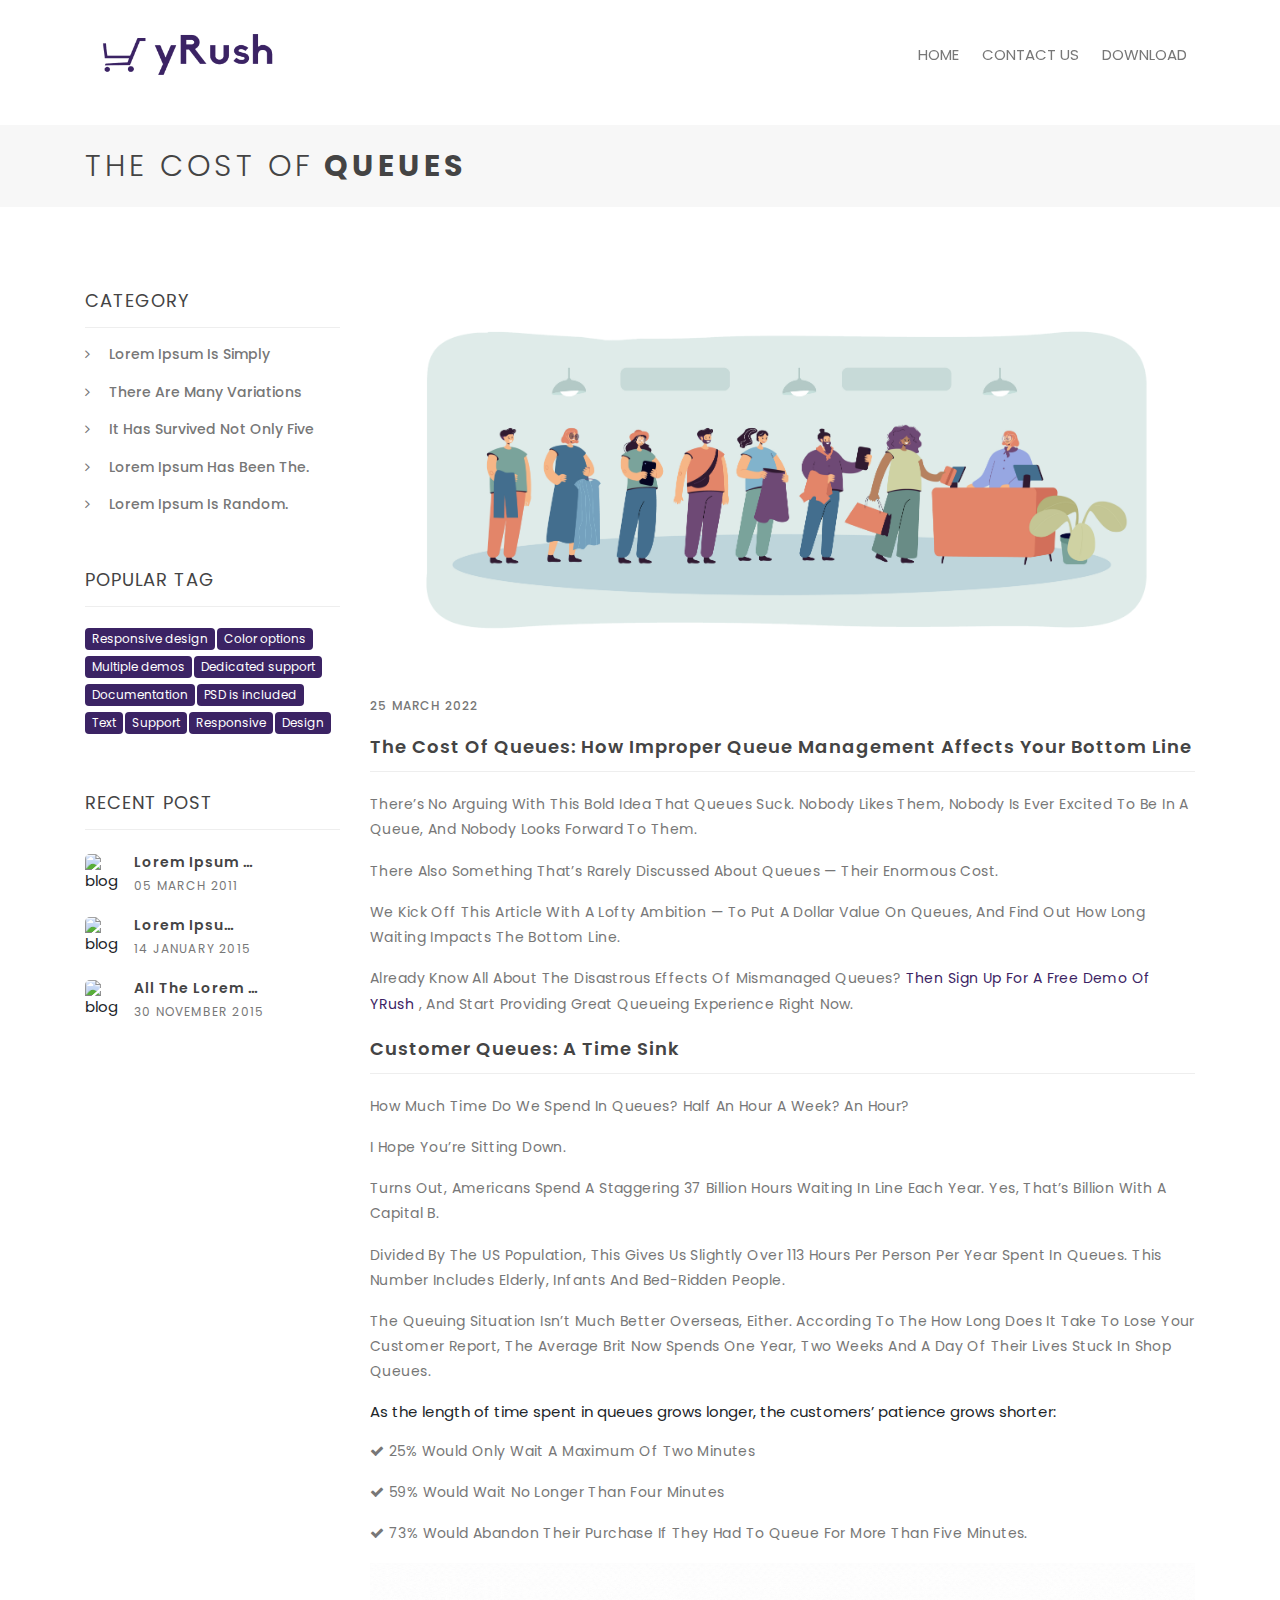
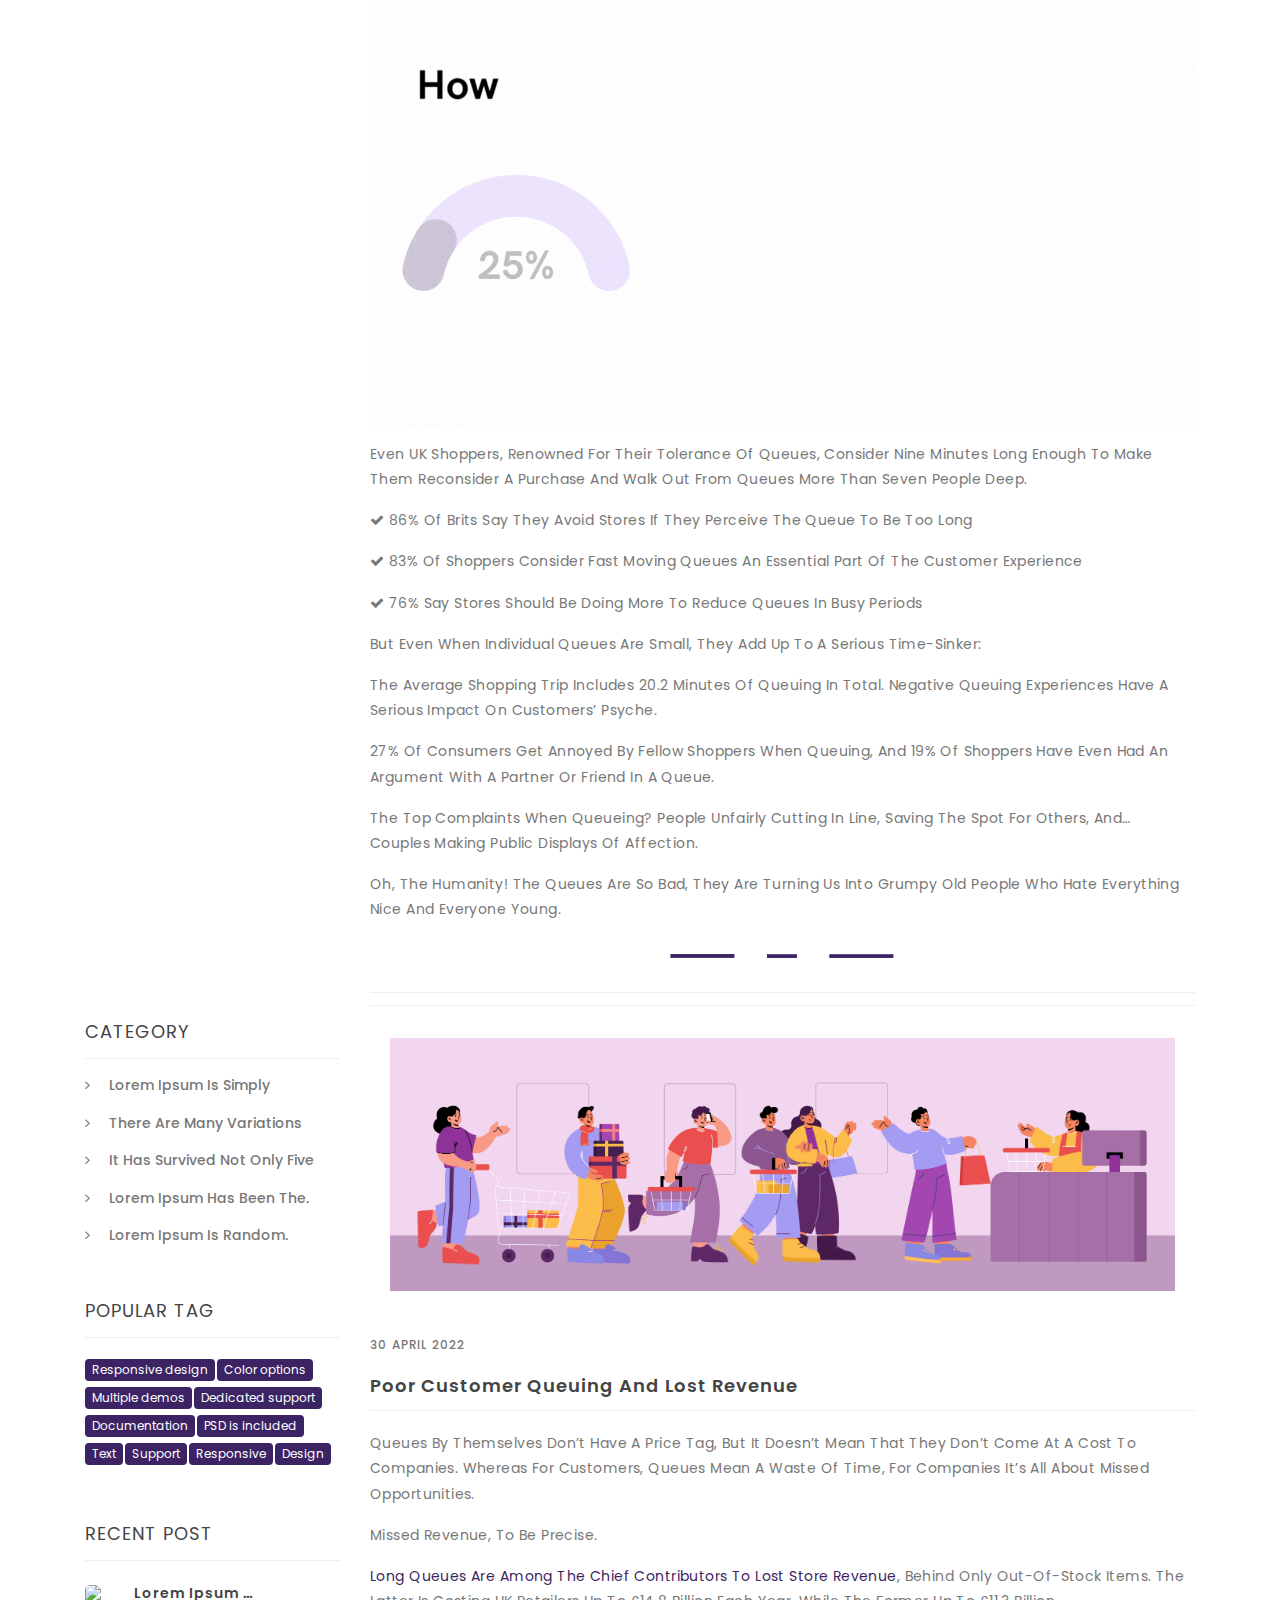
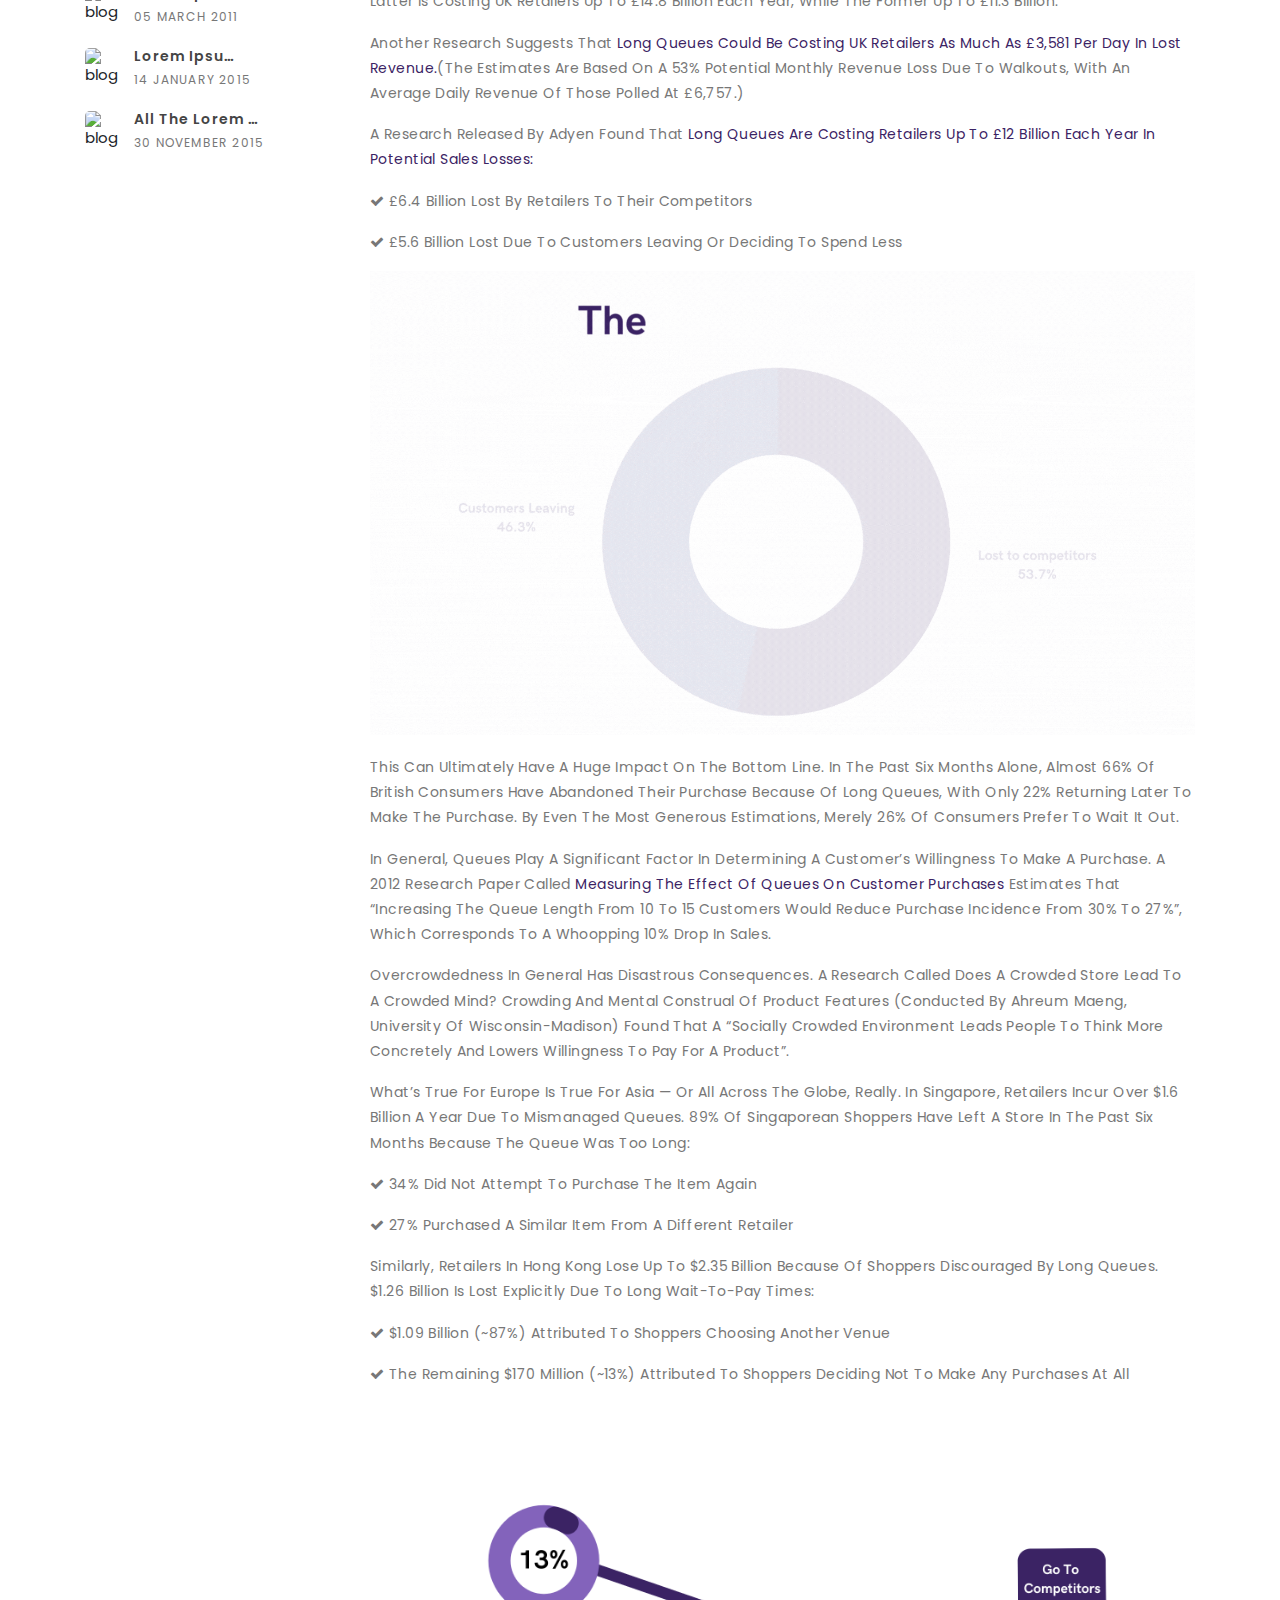
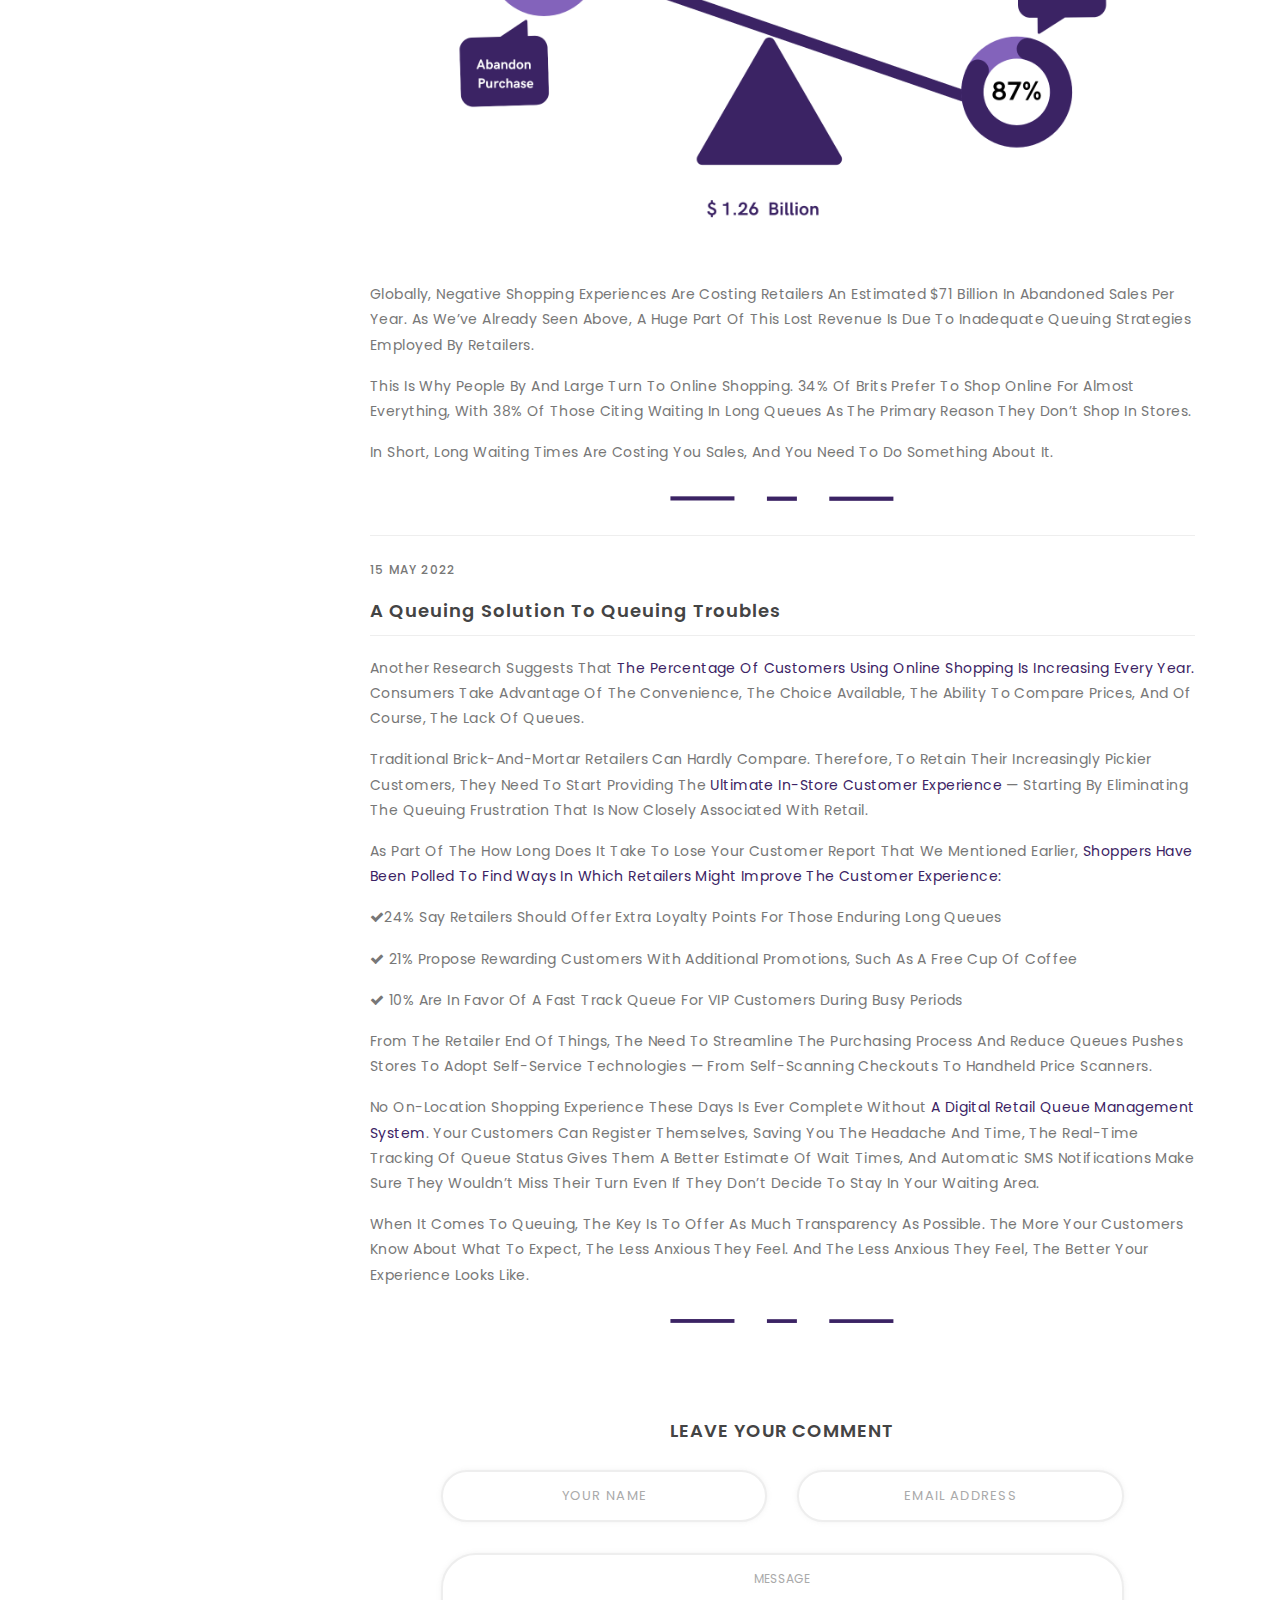
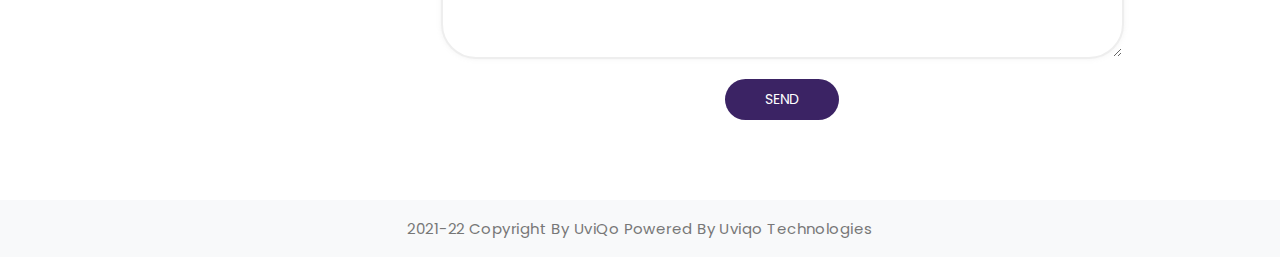
==== case-study.html @ 190d38f5 "case study update" ====
<!DOCTYPE html>
<html lang="en">
<head>
<title>yRush | The No Rush App for Shopping</title>
<meta charset="utf-8">
<meta name="author" content="uviQo">
<meta name="description" content="yRush | The No Rush App for Shopping">
<meta name="keywords" content="yRush | The No Rush App for Shopping">
<meta name="viewport"
	content="width=device-width, initial-scale=1, maximum-scale=1">
<meta http-equiv="X-UA-Compatible" content="IE=edge">
<!-- Fav icon-->
<link rel="shortcut icon" href="assets/images/favicon_trans.png">
<!-- Font Family-->
<link
	href="https://fonts.googleapis.com/css?family=Poppins:300,400,500,600,700"
	rel="stylesheet">
<!-- Font Awesome-->
<link rel="stylesheet" href="assets/css/font-awesome.min.css">
<!-- Bootstrap CSS-->
<link rel="stylesheet" href="assets/css/bootstrap.css">
<!-- Animation CSS-->
<link rel="stylesheet" href="assets/css/animate.min.css">
<!-- Owl carousel css-->
<link rel="stylesheet" href="assets/css/owl.carousel.min.css">
<link rel="stylesheet" href="assets/css/owl.theme.default.min.css">
<!-- Form validation css-->
<link rel="stylesheet" href="assets/css/validation.css">
<!-- Style css-->
<link rel="stylesheet" href="assets/css/style.css">
<!-- Responsive css-->
<link rel="stylesheet" href="assets/css/responsive.css">
<!-- color variation-->
<link id="color" rel="stylesheet" href="assets/css/color/color-1.css"
	media="screen">
</head>
<body class="blog-page blog-detail light-footer">
	<!-- Preloader-->
	<div class="loader-wrapper">
		<div class="loader"></div>
	</div>
	<!-- Preloader end-->
	<!-- Nav Start-->
	<nav class="navbar navbar-expand-lg navbar-light theme-nav fixed-top">
		<div class="container">
			<a class="navbar-brand" href="index.html"><img height="70px"
				width="200px" src="assets/images/yrush_transparent.png" alt="logo"></a>
			<button class="navbar-toggler" type="button" data-toggle="collapse"
				data-target="#navbarSupportedContent"
				aria-controls="navbarSupportedContent" aria-expanded="false"
				aria-label="Toggle navigation">
				<span class="navbar-toggler-icon"></span>
			</button>
			<div class="collapse navbar-collapse default-nav"
				id="navbarSupportedContent">
				<ul class="navbar-nav ml-auto" id="mymenu">
					<li class="nav-item"><a class="nav-link"
						href="index.html#home">Home</a></li>
					<li class="nav-item"><a class="nav-link"
						href="index.html#contact" data-menuanchor="contact">contact us</a></li>
					<li class="nav-item"><a class="nav-link"
						href="coming-soon.html">Download</a></li>
				</ul>
			</div>
		</div>
	</nav>
	<!-- Nav end-->
	<div class="page-margin">
		<!-- breadcrumb start-->
		<div class="breadcrumb-bg">
			<div class="container">
				<div class="row">
					<div class="col-md-6 col-sm-12 col-text-center d-align-center">
						<h2 class="title">
							The Cost of<span> Queues</span>
						</h2>
					</div>
				</div>
			</div>
		</div>
		<!-- breadcrumb end-->
	</div>
	<!-- blog Section starts-->
	<section>
		<div class="container">
			<div class="row">
				<!-- blog details starts-->
				<div class="col-sm-12 col-md-8 col-lg-9">
					<div class="blog-item">
						<div class="blog-block">
							<div class="blog-box">
								<div class="overflow-hidden">
									<img class="img-fluid" src="assets/images/casestudy.png"
										alt="blog">
								</div>
							</div>
						</div>
						<div class="blog-text">
							<h6>25 March 2022</h6>
							<a href="#">
								<h3 class="blog-head">The Cost of Queues: How Improper
									Queue Management Affects Your Bottom Line</h3>
							</a>
							<div class="blog-divider"></div>
							<div class="blog-description">
								<p>There’s no arguing with this bold idea that queues suck.
									Nobody likes them, nobody is ever excited to be in a queue, and
									nobody looks forward to them.</p>
								<p>There also something that’s rarely discussed about queues
									— their enormous cost.</p>
								<p>We kick off this article with a lofty ambition — to put a
									dollar value on queues, and find out how long waiting impacts
									the bottom line.</p>
								<p>
									Already know all about the disastrous effects of mismanaged
									queues? <a href="" style="color: #3b2364;"> Then sign up
										for a free demo of yRush</a> , and start providing great queueing
									experience right now.
								</p>

							</div>
						</div>
						<div class="blog-text">
							<a href="#">
								<h3 class="blog-head">Customer queues: a time sink</h3>
							</a>
							<div class="blog-divider"></div>
							<div class="blog-description">
								<p>How much time do we spend in queues? Half an hour a week?
									An hour?</p>
								<p>I hope you’re sitting down.</p>
								<p>Turns out, Americans spend a staggering 37 billion hours
									waiting in line each year. Yes, that’s billion with a capital
									B.</p>
								<p>Divided by the US population, this gives us slightly over
									113 hours per person per year spent in queues. This number
									includes elderly, infants and bed-ridden people.</p>
								<p>The queuing situation isn’t much better overseas, either.
									According to the How Long Does It Take To Lose Your Customer
									report, the average Brit now spends one year, two weeks and a
									day of their lives stuck in shop queues.</p>
								As the length of time spent in queues grows longer, the
								customers’ patience grows shorter:
								</p>
								<p>
									<i class="fa fa-check"></i> 25% would only wait a maximum of
									two minutes
								</p>
								<p>
									<i class="fa fa-check"></i> 59% would wait no longer than four
									minutes
								</p>
								<p>
									<i class="fa fa-check"></i> 73% would abandon their purchase if
									they had to queue for more than five minutes.
								</p>
								<div class="overflow-hidden">
									<img class="img-fluid" src="assets/images/data.gif" alt="blog">
								</div>
								<p>Even UK shoppers, renowned for their tolerance of queues,
									consider nine minutes long enough to make them reconsider a
									purchase and walk out from queues more than seven people deep.
								</p>
								<p>
									<i class="fa fa-check"></i> 86% of Brits say they avoid stores
									if they perceive the queue to be too long
								</p>
								<p>
									<i class="fa fa-check"></i> 83% of shoppers consider fast
									moving queues an essential part of the customer experience
								</p>
								<p>
									<i class="fa fa-check"></i> 76% say stores should be doing more
									to reduce queues in busy periods
								</p>
								<p>But even when individual queues are small, they add up to
									a serious time-sinker:</p>
								<p>The average shopping trip includes 20.2 minutes of
									queuing in total. Negative queuing experiences have a serious
									impact on customers’ psyche.</p>
								<p>27% of consumers get annoyed by fellow shoppers when
									queuing, and 19% of shoppers have even had an argument with a
									partner or friend in a queue.</p>

								<p>The top complaints when queueing? People unfairly cutting
									in line, saving the spot for others, and… couples making public
									displays of affection.</p>
								<p>Oh, the humanity! The queues are so bad, they are turning
									us into grumpy old people who hate everything nice and everyone
									young.</p>
								<div class="overflow-hidden" style="text-align: center;">
									<img width="250px" class="img-fluid"
										src="assets/images/end.png" alt="blog">
								</div>

							</div>
						</div>

					</div>
					<div class="blog-divider"></div>
					<!-- Comment section-->
					<!-- Comment section end-->
					<div class="blog-divider"></div>
					<!-- leave comment sectopn starts-->
					<!-- leave comment section end-->
				</div>
				<!-- blog details end-->
				<!-- sidebar starts-->
				<div class="col-md-4 col-lg-3 order-md-first list-sidebar">
					<div class="sidebar">
						<div class="sidebar-space">
							<h4 class="blog-title">Category</h4>
							<div class="blog-divider"></div>
							<div class="blog-cat-detail">
								<ul>
									<li class="marg-15"><a href="blog-details.html"><i
											class="fa fa-angle-right" aria-hidden="true"></i> Lorem Ipsum
											is simply</a></li>
									<li class="marg-15"><a href="blog-details.html"><i
											class="fa fa-angle-right" aria-hidden="true"></i> There Are
											Many Variations</a></li>
									<li class="marg-15"><a href="blog-details.html"><i
											class="fa fa-angle-right" aria-hidden="true"></i> it has
											survived not only five</a></li>
									<li class="marg-15"><a href="blog-details.html"><i
											class="fa fa-angle-right" aria-hidden="true"></i> Lorem Ipsum
											has been the.</a></li>
									<li class="marg-15"><a href="blog-details.html"><i
											class="fa fa-angle-right" aria-hidden="true"></i> Lorem Ipsum
											is random.</a></li>
								</ul>
							</div>
						</div>
						<div class="sidebar-space">
							<h4 class="blog-title">Popular Tag</h4>
							<div class="blog-divider"></div>
							<div class="tags marg-20">
								<a href="#"><span class="badge badge-theme">Responsive
										design</span></a><a href="#"><span class="badge badge-theme">Color
										options</span></a><a href="#"><span class="badge badge-theme">Multiple
										demos</span></a><a href="#"><span class="badge badge-theme">Dedicated
										support</span></a><a href="#"><span class="badge badge-theme">Documentation</span></a><a
									href="#"><span class="badge badge-theme">PSD is
										included</span></a><a href="#"><span class="badge badge-theme">Text</span></a><a
									href="#"><span class="badge badge-theme">Support</span></a><a
									href="#"><span class="badge badge-theme">Responsive</span></a><a
									href="#"><span class="badge badge-theme">Design</span></a>
							</div>
						</div>
						<h4 class="blog-title">Recent Post</h4>
						<div class="blog-divider"></div>
						<div class="recent-blog marg-20">
							<div class="media">
								<img class="mr-3" src="assets/images/blog/1.jpg" alt="blog">
								<div class="media-body">
									<a href="blog-details.html">
										<h5 class="mt-0">Lorem Ipsum Is Simply Dummy</h5>
									</a>
									<p class="m-0">05 March 2011</p>
								</div>
							</div>
							<div class="media">
								<img class="mr-3" src="assets/images/blog/2.jpg" alt="blog">
								<div class="media-body">
									<a href="blog-details.html">
										<h5 class="mt-0">Lorem Ipsum has been the</h5>
									</a>
									<p class="m-0">14 january 2015</p>
								</div>
							</div>
							<div class="media">
								<img class="mr-3" src="assets/images/blog/3.jpg" alt="blog">
								<div class="media-body">
									<a href="blog-details.html">
										<h5 class="mt-0">all the Lorem Ipsum Generator</h5>
									</a>
									<p class="m-0">30 November 2015</p>
								</div>
							</div>
						</div>
					</div>
				</div>
				<!-- sidebar end-->
			</div>
			<div class="row">
				<!-- blog details starts-->
				<div class="col-sm-12 col-md-8 col-lg-9">
					<div class="blog-item">
						<div class="blog-block">
							<div class="blog-box">
								<div class="overflow-hidden">
									<img class="img-fluid" src="assets/images/queue1.jpg"
										alt="blog">
								</div>
							</div>
						</div>
						<div class="blog-text">
							<h6>30 April 2022</h6>
							<a href="#">
								<h3 class="blog-head">Poor customer queuing and lost
									revenue</h3>
							</a>
							<div class="blog-divider"></div>
							<div class="blog-description">
								<p>Queues by themselves don’t have a price tag, but it
									doesn’t mean that they don’t come at a cost to companies.
									Whereas for customers, queues mean a waste of time, for
									companies it’s all about missed opportunities.</p>
								<p>Missed revenue, to be precise.</p>
								<p>
									<a
										href="https://uk.fashionnetwork.com/news/Stock-issues-and-long-queues-cost-british-retailers-102bn-each-year,1099683.html#.XVKwKegzYuU"
										style="color: #3b2364;">Long queues are among the chief
										contributors to lost store revenue</a>, behind only out-of-stock
									items. The latter is costing UK retailers up to £14.8 billion
									each year, while the former up to £11.3 billion.
								</p>
								<p>
									Another research suggests that<a
										href="https://www.sagepay.co.uk/news/queues-cost-british-retailers-3-581-per-day-as-busy-shoppers-lose-patience"
										style="color: #3b2364;"> long queues could be costing UK
										retailers as much as £3,581 per day in lost revenue.</a>(The
									estimates are based on a 53% potential monthly revenue loss due
									to walkouts, with an average daily revenue of those polled at
									£6,757.)
								</p>
								<p>
									A research released by Adyen found that<a
										href="https://www.retailtimes.co.uk/long-queues-cost-uk-retailers-up-to-12-billion-per-year/"
										style="color: #3b2364;"> long queues are costing retailers
										up to £12 billion each year in potential sales losses:</a>

								</p>
								<p>
									<i class="fa fa-check"></i> £6.4 billion lost by retailers to
									their competitors
								</p>
								<p>
									<i class="fa fa-check"></i> £5.6 billion lost due to customers
									leaving or deciding to spend less
								</p>
								<div class="overflow-hidden">
									<img class="img-fluid" src="assets/images/data1.gif" alt="blog">
								</div>
							</div>
						</div>
						<div class="blog-text">
							<div class="blog-description">
								<p>This can ultimately have a huge impact on the bottom
									line. In the past six months alone, almost 66% of British
									consumers have abandoned their purchase because of long queues,
									with only 22% returning later to make the purchase. By even the
									most generous estimations, merely 26% of consumers prefer to
									wait it out.</p>
								<p>
									In general, queues play a significant factor in determining a
									customer’s willingness to make a purchase. A 2012 research
									paper called <a
										href="https://pubsonline.informs.org/doi/abs/10.1287/mnsc.1120.1686"
										style="color: #3b2364;">Measuring the Effect of Queues on
										Customer Purchases </a> estimates that “increasing the queue
									length from 10 to 15 customers would reduce purchase incidence
									from 30% to 27%”, which corresponds to a whoopping 10% drop in
									sales.
								</p>
								<p>Overcrowdedness in general has disastrous consequences. A
									research called Does a Crowded Store Lead to a Crowded Mind?
									Crowding and Mental Construal of Product Features (conducted by
									Ahreum Maeng, University of Wisconsin-Madison) found that a
									“socially crowded environment leads people to think more
									concretely and lowers willingness to pay for a product”.</p>
								<p>What’s true for Europe is true for Asia — or all across
									the globe, really. In Singapore, retailers incur over $1.6
									billion a year due to mismanaged queues. 89% of Singaporean
									shoppers have left a store in the past six months because the
									queue was too long:</p>

								<p>
									<i class="fa fa-check"></i> 34% did not attempt to purchase the
									item again
								</p>
								<p>
									<i class="fa fa-check"></i> 27% purchased a similar item from a
									different retailer
								</p>
								<p>Similarly, retailers in Hong Kong lose up to $2.35
									billion because of shoppers discouraged by long queues. $1.26
									billion is lost explicitly due to long wait-to-pay times:</p>
								<p>
									<i class="fa fa-check"></i> $1.09 billion (~87%) attributed to
									shoppers choosing another venue
								</p>
								<p>
									<i class="fa fa-check"></i> The remaining $170 million (~13%)
									attributed to shoppers deciding not to make any purchases at
									all
								</p>
								<div class="overflow-hidden">
									<img class="img-fluid" src="assets/images/data2.png" alt="blog">
								</div>
								<p>Globally, negative shopping experiences are costing
									retailers an estimated $71 billion in abandoned sales per year.
									As we’ve already seen above, a huge part of this lost revenue
									is due to inadequate queuing strategies employed by retailers.
								</p>
								<p>This is why people by and large turn to online shopping.
									34% of Brits prefer to shop online for almost everything, with
									38% of those citing waiting in long queues as the primary
									reason they don’t shop in stores.</p>
								<p>In short, long waiting times are costing you sales, and
									you need to do something about it.</p>
								<div class="overflow-hidden" style="text-align: center;">
									<img width="250px" class="img-fluid"
										src="assets/images/end.png" alt="blog">
								</div>


							</div>
						</div>

					</div>
					<div class="blog-divider"></div>
					<div class="blog-text">
						<h6>15 May 2022</h6>

						<h3 class="blog-head">A queuing solution to queuing troubles</h3>

						<div class="blog-divider"></div>
						<div class="blog-description">

							<p>
								Another research suggests that<a
									href="https://www.tellermate.com/news-and-resources/long-queues-damage-instore-customer-experience/"
									style="color: #3b2364;"> The percentage of customers using
									online shopping is increasing every year.</a> Consumers take
								advantage of the convenience, the choice available, the ability
								to compare prices, and of course, the lack of queues.
							</p>
							<p>
								Traditional brick-and-mortar retailers can hardly compare.
								Therefore, to retain their increasingly pickier customers, they
								need to start providing the <a
									href="https://www.retailtimes.co.uk/long-queues-cost-uk-retailers-up-to-12-billion-per-year/"
									style="color: #3b2364;"> ultimate in-store customer
									experience </a> — starting by eliminating the queuing frustration
								that is now closely associated with retail.
							</p>
							<p>
								As part of the How Long Does It Take to Lose Your Customer
								report that we mentioned earlier, <a
									href="https://www.retailtimes.co.uk/shoppers-put-off-queues-seven-people-deep-box-technologies-intel-research-shows/"
									style="color: #3b2364;"> shoppers have been polled to find
									ways in which retailers might improve the customer experience:</a>

							</p>
							<p>
								<i class="fa fa-check"></i>24% say retailers should offer extra
								loyalty points for those enduring long queues
							</p>
							<p>
								<i class="fa fa-check"></i> 21% propose rewarding customers with
								additional promotions, such as a free cup of coffee
							</p>
							<p>
								<i class="fa fa-check"></i> 10% are in favor of a fast track
								queue for VIP customers during busy periods
							</p>
							<p>From the retailer end of things, the need to streamline
								the purchasing process and reduce queues pushes stores to adopt
								self-service technologies — from self-scanning checkouts to
								handheld price scanners.</p>
							<p>
								No on-location shopping experience these days is ever complete
								without <a href="https://www.yrush.in" style="color: #3b2364;">
									a digital retail queue management system</a>. Your customers can
								register themselves, saving you the headache and time, the
								real-time tracking of queue status gives them a better estimate
								of wait times, and automatic SMS notifications make sure they
								wouldn’t miss their turn even if they don’t decide to stay in
								your waiting area.
							</p>
							<p>When it comes to queuing, the key is to offer as much
								transparency as possible. The more your customers know about
								what to expect, the less anxious they feel. And the less anxious
								they feel, the better your experience looks like.</p>
							<div class="overflow-hidden" style="text-align: center;">
								<img width="250px" class="img-fluid" src="assets/images/end.png"
									alt="blog">
							</div>
						</div>
					</div>

					<!-- leave comment sectopn starts-->
					<div class="row">
						<div class="col-md-10 offset-md-1 leave-coment">
							<h3 class="text-center">Leave Your Comment</h3>
							<form class="theme-form footer-form p-0 mt-3">
								<div class="form-group">
									<div class="row">
										<div class="col-lg-6 col-md-12 md-fgrup-margin">
											<input class="form-control" type="text"
												placeholder="your name">
										</div>
										<div class="col-lg-6 col-md-12">
											<input class="form-control" id="exampleFormControlInput1"
												type="email" placeholder="email address">
										</div>
									</div>
								</div>
								<div class="form-group">
									<textarea class="form-control" id="exampleFormControlTextarea1"
										rows="4" placeholder="message"></textarea>
								</div>
								<div class="form-button">
									<button class="btn btn-custom theme-color" type="submit">send</button>
								</div>
							</form>
						</div>
					</div>
					<!-- leave comment section end-->
				</div>
				<!-- blog details end-->
				<!-- sidebar starts-->
				<div class="col-md-4 col-lg-3 order-md-first list-sidebar">
					<div class="sidebar">
						<div class="sidebar-space">
							<h4 class="blog-title">Category</h4>
							<div class="blog-divider"></div>
							<div class="blog-cat-detail">
								<ul>
									<li class="marg-15"><a href="blog-details.html"><i
											class="fa fa-angle-right" aria-hidden="true"></i> Lorem Ipsum
											is simply</a></li>
									<li class="marg-15"><a href="blog-details.html"><i
											class="fa fa-angle-right" aria-hidden="true"></i> There Are
											Many Variations</a></li>
									<li class="marg-15"><a href="blog-details.html"><i
											class="fa fa-angle-right" aria-hidden="true"></i> it has
											survived not only five</a></li>
									<li class="marg-15"><a href="blog-details.html"><i
											class="fa fa-angle-right" aria-hidden="true"></i> Lorem Ipsum
											has been the.</a></li>
									<li class="marg-15"><a href="blog-details.html"><i
											class="fa fa-angle-right" aria-hidden="true"></i> Lorem Ipsum
											is random.</a></li>
								</ul>
							</div>
						</div>
						<div class="sidebar-space">
							<h4 class="blog-title">Popular Tag</h4>
							<div class="blog-divider"></div>
							<div class="tags marg-20">
								<a href="#"><span class="badge badge-theme">Responsive
										design</span></a><a href="#"><span class="badge badge-theme">Color
										options</span></a><a href="#"><span class="badge badge-theme">Multiple
										demos</span></a><a href="#"><span class="badge badge-theme">Dedicated
										support</span></a><a href="#"><span class="badge badge-theme">Documentation</span></a><a
									href="#"><span class="badge badge-theme">PSD is
										included</span></a><a href="#"><span class="badge badge-theme">Text</span></a><a
									href="#"><span class="badge badge-theme">Support</span></a><a
									href="#"><span class="badge badge-theme">Responsive</span></a><a
									href="#"><span class="badge badge-theme">Design</span></a>
							</div>
						</div>
						<h4 class="blog-title">Recent Post</h4>
						<div class="blog-divider"></div>
						<div class="recent-blog marg-20">
							<div class="media">
								<img class="mr-3" src="assets/images/blog/1.jpg" alt="blog">
								<div class="media-body">
									<a href="blog-details.html">
										<h5 class="mt-0">Lorem Ipsum Is Simply Dummy</h5>
									</a>
									<p class="m-0">05 March 2011</p>
								</div>
							</div>
							<div class="media">
								<img class="mr-3" src="assets/images/blog/2.jpg" alt="blog">
								<div class="media-body">
									<a href="blog-details.html">
										<h5 class="mt-0">Lorem Ipsum has been the</h5>
									</a>
									<p class="m-0">14 january 2015</p>
								</div>
							</div>
							<div class="media">
								<img class="mr-3" src="assets/images/blog/3.jpg" alt="blog">
								<div class="media-body">
									<a href="blog-details.html">
										<h5 class="mt-0">all the Lorem Ipsum Generator</h5>
									</a>
									<p class="m-0">30 November 2015</p>
								</div>
							</div>
						</div>
					</div>
				</div>
				<!-- sidebar end-->
			</div>

		</div>
	</section>
	<!-- blog Section End-->
	<!-- Tap on Top-->
	<div class="tap-top">
		<div>
			<i class="fa fa-angle-double-up"></i>
		</div>
	</div>
	<!-- Tap on Ends-->
	<!-- Footer Section start-->
	<div class="copyright-section index-footer">
		<p>2021-22 copyright by uviQo powered by Uviqo Technologies</p>
	</div>
	<!-- Footer Section End-->

	<!-- js file-->
	<script src="assets/js/jquery-3.3.1.min.js"></script>
	<!-- bootstrap js file-->
	<script src="assets/js/bootstrap.min.js"></script>
	<!-- popper js file-->
	<script src="assets/js/popper.min.js"></script>
	<!-- Owl carousel js file-->
	<script src="assets/js/owl.carousel.min.js"></script>
	<!-- script js file-->
	<script src="assets/js/script.js"></script>
</body>

</html>
---- assets/css/validation.css ----
#field,label{float:left;font-family:Arial,Helvetica,sans-serif;font-size:small}#field{margin-left:.5em;float:left}label.error{padding-left:16px;margin-left:.3em;color:#9e2828;font-size:15px}label.valid{display:block;width:16px;height:16px}br{clear:both}input{border:1px solid #000;margin-bottom:.5em}input.error{border:1px solid red}
---- assets/css/style.css ----
.blog-bradcrumb li,.blog-bradcrumb li a{
    display:inline-block;
    font-size:13px;
    line-height:32px;
    color:#999;
    text-decoration:none
}
html{
    overflow-x:hidden
}
body{
    overflow-x:hidden;
    font-family:Poppins,sans-serif;
    background-color:#fff;
    position:relative;
    font-size:15px
}
body.home-style-two{
    padding:0 !important
}
body.home-style-two.modal-open .navbar{
    padding:15px 0 0 !important
}
body.home-style.three{
    padding:0 !important
}
body.home-style.three.modal-open .navbar{
    padding:15px 0 0 !important
}
section{
    padding-top:100px;
    padding-bottom:100px
}
h1{
    line-height:28px;
    font-size:63px;
    margin-top:25px;
    margin-bottom:40px;
    color:#3b2364;
    text-transform:uppercase;
    font-weight:300
}
h2{
    line-height:28px;
    font-size:30px;
    font-weight:300;
    margin-bottom:32px;
    color:#444;
    text-transform:uppercase;
    letter-spacing:4px
}
h3{
    line-height:28px;
    font-size:16px;
    font-weight:600;
    margin-top:30px;
    color:#444;
    text-transform:capitalize;
    letter-spacing:1px
}
h4{
    line-height:28px;
    font-size:15px;
    font-weight:400;
    margin-bottom:0
}
h5{
    line-height:28px;
    font-size:14px;
    font-weight:400;
    text-transform:uppercase;
    margin-top:15px;
    margin-bottom:0;
    letter-spacing:0.1em;
    color:#777
}
h6{
    line-height:28px;
    font-size:12px;
    text-transform:uppercase;
    letter-spacing:0.1em;
    margin-top:25px;
    color:#777;
    margin-bottom:25px
}
.custom-checkbox .custom-control-input:checked ~ .custom-control-label::before{
    background-color:#3b2364
}
p{
    line-height:1.8em;
    font-size:15px;
    color:#777;
    letter-spacing:0.03em;
    text-transform:capitalize
}
p.landing-caption{
    font-size:30px;
    line-height:1.5
}
p.landing-caption span{
    color:#444;
    font-weight:600
}
a:hover{
    color:#fff;
    text-decoration:none
}
a:focus{
    color:#fff;
    text-decoration:none
}
section{
    overflow:hidden
}
.navbar-light .default-nav .navbar-nav .nav-link{
    font-size:15px;
    font-weight:400;
    color:#777;
    text-transform:uppercase;
    letter-spacing:0
}
@-webkit-keyframes btn-animation{
    0%{
        -webkit-transform:translateX(4px);
        transform:translateX(4px)
    }
    50%{
        -webkit-transform:translateX(-4px);
        transform:translateX(-4px)
    }
    100%{
        -webkit-transform:translateX(0px);
        transform:translateX(0px)
    }
}
@keyframes btn-animation{
    0%{
        -webkit-transform:translateX(4px);
        transform:translateX(4px)
    }
    50%{
        -webkit-transform:translateX(-4px);
        transform:translateX(-4px)
    }
    100%{
        -webkit-transform:translateX(0px);
        transform:translateX(0px)
    }
}
.vertical-scrolling.active .price-block{
    -webkit-animation:pulse 1s ease-in-out;
    animation:pulse 1s ease-in-out
}
.vertical-scrolling.active .contact-subscribe{
    -webkit-animation:slideInLeft 1s ease-in-out;
    animation:slideInLeft 1s ease-in-out
}
.vertical-scrolling.active .feature-style li:nth-child(3){
    margin-bottom:0
}
.vertical-scrolling.active .bottom-section .footer-style{
    -webkit-animation:fadeIn 1.5s ease-in-out;
    animation:fadeIn 1.5s ease-in-out
}
.vertical-scrolling.active .map iframe{
    -webkit-animation:fadeIn 1.5s ease-in-out;
    animation:fadeIn 1.5s ease-in-out
}
#map{
    height:400px;
    width:100%
}
.home{
    background-image:url(../images/1.png);
    width:100vw;
    height:100vh !important;
    background-repeat:no-repeat;
    margin-top:0;
    display:block;
    background-size:cover;
    background-position:bottom;
    position:relative
}
.home .fp-tableCell{
    display:block
}
.gmap3{
    margin:20px auto;
    border:1px dashed #C0C0C0;
    width:1000px;
    height:500px
}
.overflow-hidden{
    overflow:hidden
}
.blog-page section{
    padding-bottom:80px;
    padding-top:80px
}
.blog-page .media h5{
    color:#444;
    font-weight:600;
    text-transform:capitalize
}
.blog-page .media p{
    line-height:24px;
    margin-bottom:0;
    font-size:14px
}
.leave-coment{
    margin-top:30px
}
.leave-coment h3{
    font-size:18px;
    text-transform:uppercase
}
.breadcrumb-bg{
    background-color:#f7f7f7;
    margin:0 auto;
    padding-top:15px;
    padding-bottom:15px
}
.breadcrumb-bg h2{
    margin:0;
    padding:0.75rem 0
}
.blog-bradcrumb{
    float:right
}
.page-margin{
    margin-top:125px
}
ul{
    list-style-type:none
}
.f-bold{
    font-weight:700
}
.f-color{
    color:#444
}
.ml-10{
    margin-left:10px
}
.btn{
    background-color:#3b2364
}
.theme-link{
    color:#3b2364;
    -webkit-transition:all 0.3s ease;
    transition:all 0.3s ease
}
.theme-link:hover,.theme-link:focus{
    color:#2cc6ff;
    -webkit-transition:all 0.3s ease;
    transition:all 0.3s ease
}
.form-group{
    position:relative
}
.form-group .show-hide{
    position:absolute;
    top:50%;
    right:20px;
    -webkit-transform:translateY(-50%);
    transform:translateY(-50%)
}
.form-group .show-hide .show:after{
    content:"";
    width:1px;
    height:35px;
    background:#444;
    position:absolute;
    top:-11px;
    left:5px;
    opacity:1;
    -webkit-transform:rotate(30deg);
    transform:rotate(30deg)
}
.form-group .show-hide span{
    width:12px;
    font-size:0;
    height:12px;
    line-height:12px;
    background:#3b2364;
    border-radius:50%;
    float:right;
    cursor:pointer
}
.form-group .show-hide span:before{
    content:"";
    width:6px;
    height:6px;
    border-radius:50%;
    background:#444444;
    margin:auto;
    position:absolute;
    top:0;
    left:0;
    bottom:0;
    right:0
}
.btn-custom{
    color:#fff;
    font-size:14px;
    border-radius:50px;
    text-transform:uppercase;
    padding:10px 25px;
    cursor:pointer;
    border:none;
    background-size:300% 100%;
    -webkit-transition:all .4s ease-in-out;
    transition:all .4s ease-in-out
}
.btn-custom.theme-color{
    background-image:-webkit-gradient(linear, left top, right top, from(#3b2364), color-stop(#3b2364), color-stop(#3b2364), to(#19d2dd));
    background-image:linear-gradient(to right, #3b2364, #3b2364, #3b2364, #a07ae3)
}
.btn-custom:hover{
    background-position:100% 0;
    -webkit-transition:all .4s ease-in-out;
    transition:all .4s ease-in-out
}
.btn-custom:focus{
    outline:none
}
.btn-back:hover i{
    -webkit-animation:btn-animation 1s linear infinite;
    animation:btn-animation 1s linear infinite;
    -webkit-transform:scale(2);
    transform:scale(2)
}
.tap-top{
    width:50px;
    height:50px;
    position:fixed;
    bottom:150px;
    right:30px;
    z-index:99;
    color:#fff;
    text-align:center;
    background:-webkit-gradient(linear, left bottom, left top, from(#3b2364), to(#3b2364));
    background:linear-gradient(to top, #3b2364, #3b2364);
    border-radius:100%;
    font-size:22px;
    cursor:pointer;
    line-height:2.2;
    display:none;
    border:1px solid #fff
}
.m-width{
    max-width:1580px
}
.back-img{
    background-image:url(../images/lannd-bg.png);
    background-position:bottom;
    background-repeat:no-repeat;
    background-size:cover;
    height:100vh
}
.landing-circle{
    position:absolute;
    top:20px;
    left:20px
}
.landing-circle1{
    -webkit-animation:movebounce 2.8s linear infinite;
    animation:movebounce 2.8s linear infinite
}
.landing-circle1 img{
    position:absolute;
    top:204px;
    left:260px
}
.landing-circle2{
    -webkit-animation:movebounce 3s linear infinite;
    animation:movebounce 3s linear infinite
}
.landing-circle2 img{
    position:absolute;
    top:235px;
    left:125px
}
.landing-page .fadeInLeft-land-caption img{
    height:50px
}
.landing-circle3{
    -webkit-animation:movebounce 3.9s linear infinite;
    animation:movebounce 3.9s linear infinite
}
.landing-circle3 img{
    position:absolute;
    top:102px;
    left:124px
}
.pt-70{
    padding-top:70px
}
.landing-title{
    font-weight:700;
    color:#333;
    text-align:center;
    letter-spacing:1px;
    margin-bottom:20px
}
.border-shape{
    display:block;
    left:0;
    margin:15px auto;
    position:relative;
    right:0;
    text-align:center;
    top:0;
    width:80px;
    height:4px
}
.demo-description{
    line-height:26px;
    text-align:center
}
.mt-35{
    margin-top:35px
}
.pc-bg{
    background-image:url(../images/screen1.png);
    width:515px;
    height:290px;
    display:inline-block;
    position:relative;
    background-repeat:no-repeat
}
.pc-bg:hover .img-scroll{
    background-position:center 100% !important
}
.img-scroll{
    -webkit-transition:all 9s ease-out 0s;
    transition:all 9s ease-out 0s;
    background-position:center 0;
    background-repeat:no-repeat;
    position:absolute;
    width:calc(100% - 50px);
    height:calc(100% - 47px);
    top:15px;
    left:25px;
    background-size:cover
}
.home-demo-wrapper{
    -webkit-box-align:center;
    -ms-flex-align:center;
    align-items:center;
    -webkit-box-pack:center;
    -ms-flex-pack:center;
    justify-content:center
}
.demo-title{
    font-size:18px;
    letter-spacing:1px;
    margin-top:20px;
    margin-bottom:0;
    color:#333;
    font-weight:700;
    line-height:1
}
.color-variation{
    margin-top:10px
}
.color-variation span{
    width:20px;
    height:20px;
    margin-right:.5rem;
    display:inline-block;
    border-radius:50%
}
.bg_grad{
    background:-webkit-gradient(linear, left top, left bottom, color-stop(0, #3b2364), color-stop(99%, #3b2364));
    background:linear-gradient(#3b2364 0, #3b2364 99%)
}
.bg_light-blue{
    background:-webkit-gradient(linear, left top, left bottom, color-stop(0, #21edff), color-stop(99%, #2cc6ff));
    background:linear-gradient(#21edff 0, #2cc6ff 99%)
}
.bg_green{
    background:-webkit-gradient(linear, left top, left bottom, color-stop(0, #20f98a), color-stop(99%, #11d89c));
    background:linear-gradient(#20f98a 0, #11d89c 99%)
}
.border-shape-two{
    background-color:#ddd;
    height:1px;
    width:100%;
    margin:55px auto 10px
}
.border-shape-two span{
    background-color:#ddd;
    height:7px;
    width:100%;
    display:block;
    left:0;
    margin:4px auto;
    text-align:center
}
.features-bg{
    background-color:#eee
}
.margin-top-bottom{
    margin-top:70px
}
.features-title{
    font-weight:700;
    color:#777;
    font-size:18px;
    text-transform:uppercase;
    text-align:center;
    margin-top:25px
}
.features-img{
    width:383px
}
.template-bg{
    background:#333
}
.tapl-title{
    font-size:36px;
    font-weight:700;
    color:#fff;
    text-transform:uppercase;
    letter-spacing:1px
}
.rounded-5{
    border-radius:5px !important
}
.tamp-d-flex{
    display:-webkit-box;
    display:-ms-flexbox;
    display:flex;
    -webkit-box-align:center;
    -ms-flex-align:center;
    align-items:center;
    -webkit-box-pack:center;
    -ms-flex-pack:center;
    justify-content:center;
    height:100%
}
.rating-title{
    color:#333;
    margin:10px auto;
    letter-spacing:1px;
    line-height:1;
    font-size:36px;
    font-weight:bold;
    text-transform:uppercase;
    text-align:center
}
.rating-star{
    margin-top:0px;
    -webkit-animation:fadeIn 1.5s ease-in-out;
    animation:fadeIn 1.5s ease-in-out
}
.rating-star img{
    margin-right:25px
}
.theme-nav .navbar{
    background-color:transparent
}
.theme-nav .nav-item{
    font-size:14px;
    padding:20px 0 20px 7px;
    color:#777;
    text-transform:uppercase;
    letter-spacing:1px
}
.theme-nav .nav-item .nav-link{
    -webkit-transition:all 0.3s ease;
    transition:all 0.3s ease
}
.theme-nav .nav-item:hover .nav-link{
    color:#3b2364;
    -webkit-transition:all 0.3s ease;
    transition:all 0.3s ease
}
.theme-nav .nav-item.dropdown .dropdown-menu{
    min-width:200px;
    background:#fff;
    display:none;
    left:15px;
    right:0;
    margin:0;
    border:0;
    opacity:0;
    padding:20px;
    visibility:hidden;
    border-radius:0;
    border-radius:3px;
    overflow:hidden;
    -webkit-box-shadow:0 6px 12px rgba(0,0,0,0.17);
    box-shadow:0 6px 12px rgba(0,0,0,0.17);
    -webkit-transition:all 0.6s ease-in;
    transition:all 0.6s ease-in
}
.theme-nav .nav-item.dropdown .dropdown-menu .nav-item .nav-link{
    padding:5px;
    font-size:13px;
    text-transform:capitalize;
    letter-spacing:0.3px;
    -webkit-transition:all 0.3s ease;
    transition:all 0.3s ease;
    cursor:pointer
}
.theme-nav .nav-item.dropdown .dropdown-menu .nav-item .nav-link.active{
    color:#3b2364 !important
}
.theme-nav .nav-item.dropdown .dropdown-menu .nav-item .nav-link:hover{
    color:#3b2364 !important;
    -webkit-transition:all 0.3s ease;
    transition:all 0.3s ease
}
.theme-nav .nav-item.dropdown:hover .dropdown-menu{
    display:block;
    opacity:1;
    visibility:visible
}
.theme-nav .nav-item:last-child .dropdown-menu{
    right:0;
    left:auto
}
.theme-nav .nav-item:first-child .dropdown-menu{
    left:15px
}
.theme-nav .dropdown-menu .nav-item{
    font-size:13px;
    padding:5px 10px;
    padding:0
}
.theme-nav .dropdown-menu .nav-link{
    color:#777 !important
}
.theme-nav.darkHeader{
    padding-top:0;
    padding-bottom:0
}
.theme-nav.darkHeader .dropdown-menu .nav-item{
    padding:0
}
.theme-nav.darkHeader .dropdown-menu .nav-item .nav-link.active{
    color:#3b2364;
    -webkit-transition:all 0.3s ease-in-out;
    transition:all 0.3s ease-in-out
}
.theme-nav .dropdown-menu .nav-item{
    padding:0
}
.theme-nav>li.dropdown{
    position:relative
}
.theme-nav.darkHeader .dropdown-menu .nav-item{
    padding:0
}
.theme-nav .navbar-nav .active>.nav-link{
    color:#3b2364;
    letter-spacing:1px;
    cursor:pointer
}
.home-style-two .navbar-light .navbar-nav .nav-link,.three .navbar-light .navbar-nav .nav-link{
    color:#fff;
    opacity:0.95
}
.home-style-two .navbar-light .navbar-nav .nav-link.active,.three .navbar-light .navbar-nav .nav-link.active{
    opacity:1
}
.home-style-two .navbar-brand,.three .navbar-brand{
    -webkit-filter:brightness(0) invert(1);
    filter:brightness(0) invert(1)
}
.home-style-two .darkHeader .navbar-brand,.three .darkHeader .navbar-brand{
    -webkit-filter:none;
    filter:none
}
.home-style-two .darkHeader.navbar-light .navbar-nav .nav-link,.three .darkHeader.navbar-light .navbar-nav .nav-link{
    color:#444
}
.home-style-two .darkHeader.navbar-light .navbar-nav .active>.nav-link,.three .darkHeader.navbar-light .navbar-nav .active>.nav-link{
    color:#fff
}
.home-style-two .home-contain,.three .home-contain{
    color:#fff
}
.home-style-two.navbar-light .navbar-nav .nav-link:focus,.three.navbar-light .navbar-nav .nav-link:focus{
    color:#fff !important
}
.home-style-two .theme-nav .navbar-nav .active>.nav-link,.three .theme-nav .navbar-nav .active>.nav-link{
    color:#fff
}
.home-style-two .navbar-nav .dropdown-menu .nav-link:hover,.three .navbar-nav .dropdown-menu .nav-link:hover{
    color:#3b2364 !important
}
.home-style-two .navbar ul.navbar li.nav-item a,.three .navbar ul.navbar li.nav-item a{
    color:#fff
}
.home-style .navbar-brand{
    -webkit-filter:brightness(0) invert(1);
    filter:brightness(0) invert(1)
}
.home-style nav.navbar .navbar-nav .nav-link{
    letter-spacing:1px
}
.home-style nav.navbar .navbar-nav .active>.nav-link{
    color:#fff
}
.home-style nav.darkHeader .navbar-nav .nav-link{
    color:#444
}
.home-style nav.darkHeader .navbar-nav .nav-link.active{
    color:#3b2364
}
.home-style nav.darkHeader .navbar-nav .active>.nav-link{
    color:#3b2364
}
.home-style .darkHeader .navbar-brand{
    -webkit-filter:none;
    filter:none
}
.fixed-top{
    padding-top:15px;
    padding-bottom:15px;
    -webkit-transition:all 0.3s ease;
    transition:all 0.3s ease
}
.darkHeader{
    background:#fff;
    -webkit-box-shadow:1px 1px 12px 1px rgba(221,221,221,0.4);
    box-shadow:1px 1px 12px 1px rgba(221,221,221,0.4);
    padding:0;
    -webkit-transition:all 0.3s ease;
    transition:all 0.3s ease
}
.darkHeader.theme-nav .nav-item{
    padding:20px 0 20px 7px
}
.store{
    margin-top:10px
}
.animated-circle.three img{
    bottom:180px;
    left:70px
}
.animated-circle.three:before{
    bottom:198px;
    left:87px;
    -webkit-animation:2.5s anim-effect-front 0s linear infinite;
    animation:2.5s anim-effect-front 0s linear infinite;
    -webkit-box-shadow:0 0 0 80px #e8e8e8;
    box-shadow:0 0 0 80px #e8e8e8
}
.animated-circle.three:after{
    bottom:210px;
    left:98px;
    -webkit-animation:2.5s anim-effect-back 0s linear infinite;
    animation:2.5s anim-effect-back 0s linear infinite;
    -webkit-box-shadow:0 0 0 10px #f4f4f4;
    box-shadow:0 0 0 10px #f4f4f4
}
.animated-circle:before{
    -webkit-animation:2.5s anim-effect-front 0s linear infinite;
    animation:2.5s anim-effect-front 0s linear infinite;
    -webkit-box-shadow:0 0 0 80px #e8e8e8;
    box-shadow:0 0 0 80px #e8e8e8;
    position:absolute;
    content:'';
    width:60px;
    height:60px;
    bottom:188px;
    left:97px;
    border-radius:50%;
    z-index:0
}
.animated-circle:after{
    -webkit-animation:2.5s anim-effect-back 0s linear infinite;
    animation:2.5s anim-effect-back 0s linear infinite;
    -webkit-box-shadow:0 0 0 10px #f4f4f4;
    box-shadow:0 0 0 10px #f4f4f4;
    position:absolute;
    content:'';
    width:35px;
    height:35px;
    bottom:205px;
    left:108px;
    border-radius:50%;
    z-index:0
}
.home-two{
    background-image:url(../images/home2/home2-slider.png);
    background-position:bottom
}
.home-two .slide-cap-desc{
    color:#fff
}
.home-two .contain{
    position:absolute;
    top:calc(50% + 5px);
    left:calc(50% + 10px);
    margin-right:-50%;
    -webkit-transform:translate(-50%, -100%);
    transform:translate(-50%, -100%)
}
.home-three{
    background-image:url(../images/home3/home3-slider.png);
    background-size:contain;
    background-position:top
}
.home-three .home-right{
    -webkit-transform:translateY(175px);
    transform:translateY(175px)
}
.home-three .contain{
    position:absolute;
    top:calc(50% - 10px);
    left:50%;
    margin-right:-50%;
    -webkit-transform:translate(-50%, -100%);
    transform:translate(-50%, -100%)
}
.home-decor .home-circle1{
    position:absolute;
    top:185px;
    left:75px
}
.home-decor .home-circle2{
    position:absolute;
    top:180px;
    right:188px
}
.home-decor .home-circle3{
    position:absolute;
    top:280px;
    right:203px
}
.home-contain{
    display:-webkit-box;
    display:-ms-flexbox;
    display:flex;
    -webkit-box-align:center;
    -ms-flex-align:center;
    align-items:center;
    height:calc(100vh - 74px);
    margin-top:-27px
}
.home-contain h4{
    text-transform:uppercase;
    font-weight:700;
    letter-spacing:0.14em;
    font-size:18px
}
.home-right{
    -webkit-transform:translateY(90px);
    transform:translateY(90px);
    width:100%;
    margin-top:-70px
}
.slide-cap-desc{
    color:#fff
}
@-webkit-keyframes anim-effect-front{
    0%{
        -webkit-box-shadow:0 0 0 15px #e0e0e0;
        box-shadow:0 0 0 15px #e0e0e0;
        opacity:1
    }
    50%{
        -webkit-box-shadow:0 0 0 30px rgba(224,224,224,0.6);
        box-shadow:0 0 0 30px rgba(224,224,224,0.6);
        opacity:1
    }
    100%{
        -webkit-box-shadow:0 0 0 40px rgba(224,224,224,0);
        box-shadow:0 0 0 40px rgba(224,224,224,0);
        opacity:0
    }
}
@keyframes anim-effect-front{
    0%{
        -webkit-box-shadow:0 0 0 15px #e0e0e0;
        box-shadow:0 0 0 15px #e0e0e0;
        opacity:1
    }
    50%{
        -webkit-box-shadow:0 0 0 30px rgba(224,224,224,0.6);
        box-shadow:0 0 0 30px rgba(224,224,224,0.6);
        opacity:1
    }
    100%{
        -webkit-box-shadow:0 0 0 40px rgba(224,224,224,0);
        box-shadow:0 0 0 40px rgba(224,224,224,0);
        opacity:0
    }
}
@-webkit-keyframes anim-effect-back{
    0%{
        -webkit-box-shadow:0 0 0 30px #ececec;
        box-shadow:0 0 0 30px #ececec;
        opacity:1
    }
    50%{
        -webkit-box-shadow:0 0 0 50px rgba(236,236,236,0.6);
        box-shadow:0 0 0 50px rgba(236,236,236,0.6);
        opacity:1
    }
    100%{
        -webkit-box-shadow:0 0 0 80px rgba(236,236,236,0);
        box-shadow:0 0 0 80px rgba(236,236,236,0);
        opacity:1
    }
}
@keyframes anim-effect-back{
    0%{
        -webkit-box-shadow:0 0 0 20px rgba(236,236,236,0.11);
        box-shadow:0 0 0 20px rgba(236,236,236,0.11);
        opacity:1
    }
    50%{
        -webkit-box-shadow:0 0 0 50px rgba(236,236,236,0.11);
        box-shadow:0 0 0 50px rgba(236,236,236,0.11);
        opacity:1
    }
    100%{
        -webkit-box-shadow:0 0 0 70px rgba(236,236,236,0.11);
        box-shadow:0 0 0 70px rgba(236,236,236,0.11);
        opacity:1
    }
}
.about{
    width:100vw;
    background-image:url(../images/about-bg.png);
    background-size:cover;
    background-repeat:no-repeat;
    margin-top:0;
    position:relative;
    -webkit-box-align:center;
    -ms-flex-align:center;
    align-items:center
}
.about-decor .about-circle1{
    position:absolute;
    top:auto;
    right:140px;
    bottom:170px
}
.about-decor .about-circle2{
    position:absolute;
    top:auto;
    right:5px;
    bottom:20px
}
.about-contain{
    -webkit-box-align:center;
    -ms-flex-align:center;
    align-items:center;
    height:100%;
    display:-webkit-box;
    display:-ms-flexbox;
    display:flex
}
.about-right{
    background:#3b2364;
    background:-webkit-gradient(linear, left top, left bottom, color-stop(0, #3b2364), color-stop(99%, #3b2364));
    background:linear-gradient(to bottom, #3b2364 0, #3b2364 99%);
    border-radius:100%;
    height:600px;
    width:600px;
    float:right;
    display:-webkit-box;
    display:-ms-flexbox;
    display:flex;
    -webkit-box-align:center;
    -ms-flex-align:center;
    align-items:center;
    -webkit-box-pack:center;
    -ms-flex-pack:center;
    justify-content:center
}
.about-icon{
    position:absolute;
    left:15px
}
.icon-hover{
    border:1px solid #e6e6e6;
    padding:10px;
    border-radius:50%;
    -webkit-transition:all 0.3s ease;
    transition:all 0.3s ease;
    width:45px;
    height:45px;
    text-align:center
}
.about-style{
    margin-bottom:20px
}
.about-style li{
    margin-bottom:27px
}
.about-style li:last-child{
    margin-bottom:0
}
.top-margin{
    margin-top:7px
}
.feature{
    width:100vw;
    min-height:855px;
    background-repeat:no-repeat;
    background-size:cover;
    background-position:0;
    margin-top:0;
    position:relative;
    display:-webkit-box;
    display:-ms-flexbox;
    display:flex;
    -webkit-box-align:center;
    -ms-flex-align:center;
    align-items:center
}
.feature-style{
    padding:0;
    margin-bottom:0
}
.feature-style p{
    margin-top:10px;
    margin-bottom:0
}
.feature-style li{
    position:relative;
    margin-bottom:45px
}
.feature-icon{
    position:absolute;
    padding:0;
    top:0
}
.feature-phone{
    position:absolute;
    top:100px;
    left:325px
}
.feature-phone img{
    width:auto;
    height:750px
}
.screenshot{
    background-image:url(../images/screenshot-bg.png);
    background-repeat:no-repeat;
    background-size:cover;
    margin-top:0;
    -webkit-box-align:center;
    -ms-flex-align:center;
    align-items:center;
    position:relative;
    background-position:center
}
.screenshot-contain{
    display:-webkit-box;
    display:-ms-flexbox;
    display:flex;
    -webkit-box-align:center;
    -ms-flex-align:center;
    align-items:center;
    height:630px
}
.screenshot-decor .screenshot-circle1{
    position:absolute;
    top:50px;
    right:645px
}
.screenshot-decor .screenshot-circle2{
    position:absolute;
    top:100px;
    right:675px
}
.screenshot-decor .screenshot-circle3{
    position:absolute;
    top:auto;
    left:35%;
    bottom:0px
}
.mob-mocup{
    position:absolute;
    z-index:2;
    width:234px;
    left:453px
}
.mobile-light-left{
    position:absolute;
    z-index:9;
    width:auto;
    left:38.4%;
    bottom:50px;
    -webkit-animation:2s ease-in 0s normal none infinite running highlight-left;
    animation:2s ease-in 0s normal none infinite running highlight-left
}
.mobile-light-right{
    position:absolute;
    z-index:9;
    width:auto;
    right:38%;
    top:0px;
    -webkit-animation:2s ease-in 0s normal none infinite running highlight-right;
    animation:2s ease-in 0s normal none infinite running highlight-right
}
.owl-carousel{
    z-index:1
}
@-webkit-keyframes highlight-left{
    0%{
        opacity:0;
        top:320px
    }
    70%{
        opacity:1
    }
    100%{
        opacity:0;
        top:0
    }
}
@keyframes highlight-left{
    0%{
        opacity:0;
        top:320px
    }
    70%{
        opacity:1
    }
    100%{
        opacity:0;
        top:0
    }
}
@-webkit-keyframes highlight-right{
    0%{
        opacity:0;
        bottom:100px;
        -webkit-transform:scale(0);
        transform:scale(0)
    }
    70%{
        opacity:1;
        -webkit-transform:scale(1);
        transform:scale(1)
    }
    100%{
        opacity:0;
        top:280px;
        -webkit-transform:scale(0);
        transform:scale(0)
    }
}
@keyframes highlight-right{
    0%{
        opacity:0;
        bottom:100px;
        -webkit-transform:scale(0);
        transform:scale(0)
    }
    70%{
        opacity:1;
        -webkit-transform:scale(1);
        transform:scale(1)
    }
    100%{
        opacity:0;
        top:400px;
        -webkit-transform:scale(0);
        transform:scale(0)
    }
}
.team{
    background-image:url(../images/team-bg.png);
    width:100vw;
    background-repeat:no-repeat;
    background-size:cover;
    position:relative;
    background-position:0 10%
}
.team .team-circle1{
    position:absolute;
    top:auto;
    left:100px;
    bottom:300px
}
.team .team-circle2{
    position:absolute;
    top:auto;
    left:180px;
    bottom:180px
}
.team .team-circle3{
    position:absolute;
    top:auto;
    left:0;
    bottom:-150px
}
.team-block{
    background-image:url(../images/team-img-bg.png);
    width:100%;
    height:auto;
    padding:50px 30px
}
.team-block .team-social{
    left:0;
    right:0;
    text-align:center
}
.team-block .team-social li a{
    border:1px solid #ddd;
    border-radius:100%;
    padding:8px;
    text-align:center;
    color:#59f7df;
    -webkit-transition:all 0.3s ease;
    transition:all 0.3s ease
}
.team-block .team-social li a i{
    width:20px;
    font-size:14px;
    color:#444444
}
.team-block .team-social li a:hover{
    background-color:#59f7df;
    border:1px solid #59f7df;
    -webkit-transition:all 0.3s ease;
    transition:all 0.3s ease
}
.team-box{
    background-color:#fff;
    padding:30px
}
.team-box .overlay{
    position:relative
}
.team-box .team-avtar img{
    height:170px;
    width:170px !important;
    border-radius:100%;
    margin:0 auto
}
.team-text h3{
    text-transform:uppercase;
    text-align:center;
    letter-spacing:0.1em;
    margin-top:30px;
    margin-bottom:13px;
    line-height:1
}
.team-text h6{
    margin-top:0;
    margin-bottom:15px;
    text-align:center;
    line-height:1
}
.team-social{
    position:absolute;
    padding-left:0;
    -webkit-box-align:center;
    -ms-flex-align:center;
    align-items:center;
    margin:0;
    -webkit-transition:.3s ease-in-out;
    transition:.3s ease-in-out;
    padding-bottom:0
}
.team-social>li{
    margin:0 2px;
    display:inline-block
}
.team-social li a:hover i{
    color:#fff
}
.team-carousel{
    margin-top:12px
}
.team-carousel .owl-dots{
    position:absolute;
    top:-80px;
    right:0
}
.team-carousel.owl-theme .owl-dots .owl-dot span{
    border:1px solid #fff;
    background:#3b2364;
    background:-webkit-gradient(linear, left top, left bottom, color-stop(0, #3b2364), to(#3b2364));
    background:linear-gradient(to bottom, #3b2364 0, #3b2364 100%);
    -webkit-transition:all 0.3s ease;
    transition:all 0.3s ease
}
.team-carousel.owl-theme .owl-dots .owl-dot.active span{
    background:#3b2364;
    background:-webkit-gradient(linear, left top, left bottom, color-stop(0, #3b2364), to(#3b2364));
    background:linear-gradient(to bottom, #3b2364 0, #3b2364 100%);
    width:25px;
    -webkit-transition:all 0.3s ease;
    transition:all 0.3s ease
}
.team-carousel button:focus{
    outline:0
}
.blog-carousel{
    margin-top:12px
}
.blog-carousel .owl-dots{
    position:absolute;
    top:-80px;
    right:0
}
.blog-carousel.owl-theme .owl-dots .owl-dot span{
    background:#3b2364;
    background:-webkit-gradient(linear, left top, left bottom, color-stop(0, #3b2364), to(#3b2364));
    background:linear-gradient(to bottom, #3b2364 0, #3b2364 100%);
    -webkit-transition:all 0.3s ease;
    transition:all 0.3s ease
}
.blog-carousel.owl-theme .owl-dots .owl-dot.active span{
    background:#3b2364;
    background:-webkit-gradient(linear, left top, left bottom, color-stop(0, #3b2364), to(#3b2364));
    background:linear-gradient(to bottom, #3b2364 0, #3b2364 100%);
    width:25px;
    -webkit-transition:all 0.3s ease;
    transition:all 0.3s ease
}
.blog-carousel button:focus{
    outline:0
}
.price-carousel .price-item{
    margin:3px
}
.price-carousel.owl-theme .owl-dots .owl-dot span{
    background:#3b2364;
    background:-webkit-gradient(linear, left top, left bottom, color-stop(0, #3b2364), to(#3b2364));
    background:linear-gradient(to bottom, #3b2364 0, #3b2364 100%);
    -webkit-transition:all 0.3s ease;
    transition:all 0.3s ease
}
.price-carousel.owl-theme .owl-dots .owl-dot.active span{
    background:#3b2364;
    background:-webkit-gradient(linear, left top, left bottom, color-stop(0, #3b2364), to(#3b2364));
    background:linear-gradient(to bottom, #3b2364 0, #3b2364 100%);
    width:25px;
    -webkit-transition:all 0.3s ease;
    transition:all 0.3s ease
}
.testimonial-carousel.owl-theme .owl-dots .owl-dot.active span{
    background:#3b2364;
    background:-webkit-gradient(linear, left top, left bottom, color-stop(0, #3b2364), to(#3b2364));
    background:linear-gradient(to bottom, #3b2364 0, #3b2364 100%);
    width:25px;
    -webkit-transition:all 0.3s ease;
    transition:all 0.3s ease
}
.testimonial-carousel.owl-theme .owl-nav [class*=owl-]:hover{
    background:none
}
.testimonial-carousel.owl-carousel button.owl-prev{
    position:absolute;
    height:100%;
    top:0;
    display:-webkit-box;
    display:-ms-flexbox;
    display:flex;
    -webkit-box-align:center;
    -ms-flex-align:center;
    align-items:center;
    left:-170px
}
.testimonial-carousel.owl-carousel button.owl-next{
    position:absolute;
    height:100%;
    top:0;
    display:-webkit-box;
    display:-ms-flexbox;
    display:flex;
    -webkit-box-align:center;
    -ms-flex-align:center;
    align-items:center;
    right:-170px
}
.testimonial-carousel button:focus{
    outline:0
}
.overlay{
    padding-top:15px;
    padding-bottom:30px
}
.d-align-center{
    -webkit-box-align:center;
    -ms-flex-align:center;
    align-items:center
}
.blog{
    width:100vw;
    margin-top:0;
    -webkit-box-align:center;
    -ms-flex-align:center;
    align-items:center
}
.blog-block{
    background-image:url(../images/team-img-bg.png);
    width:100%;
    height:auto;
    padding:15px
}
.blog-block:hover img{
    -webkit-transform:rotate(3deg) scale(1.15);
    transform:rotate(3deg) scale(1.15);
    -webkit-transition:all 0.3s ease;
    transition:all 0.3s ease
}
.blog-box{
    padding:5px;
    background-color:#fff
}
.blog-box img{
    opacity:1;
    -webkit-transition:.3s ease-in-out;
    transition:.3s ease-in-out;
    overflow:hidden
}
.blog-text h3{
    margin-top:15px;
    line-height:24px;
    font-size:17px;
    margin-bottom:15px
}
.blog-text p{
    font-size:14px;
    margin-top:15px
}
.blog-text h5{
    margin:0;
    line-height:1;
    text-transform:capitalize;
    display:inline-block;
    font-weight:600
}
.blog-text h6{
    margin-top:20px;
    margin-bottom:0
}
.blog-pagin{
    margin:0
}
.blog-pagin .page-item:first-child a.page-link{
    border-top-left-radius:unset !important;
    border-bottom-left-radius:unset !important
}
.blog-pagin .page-item:last-child .page-link{
    border-top-right-radius:unset !important;
    border-bottom-right-radius:unset !important
}
.blog-pagin a.page-link{
    color:#3b2364;
    font-size:16px;
    border:1px solid #eee;
    -webkit-transition:all 0.3s ease;
    transition:all 0.3s ease
}
.blog-pagin a.page-link:hover{
    text-decoration:none;
    background-color:#3b2364;
    border-color:#3b2364;
    color:#fff !important;
    -webkit-transition:all 0.3s ease;
    transition:all 0.3s ease
}
.blog-pagination{
    margin-top:50px
}
.blog-pagination li.page-item{
    border-radius:unset
}
.sidebar img,.reply-comment img{
    border-radius:5px
}
.sidebar-space{
    margin-bottom:50px
}
.blog-title{
    text-transform:uppercase;
    font-size:18px;
    color:#444;
    letter-spacing:1px
}
.blog-divider{
    height:1px;
    background-color:#eee;
    width:100%;
    margin-top:12px;
    margin-bottom:12px
}
.blog-description{
    margin:20px auto
}
.blog-cat-detail ul{
    padding:0;
    margin:0
}
.blog-cat-detail ul li a{
    color:#777;
    text-transform:capitalize;
    font-size:14px;
    text-decoration:none;
    -webkit-transition:0.3s ease;
    transition:0.3s ease;
    font-weight:500
}
.blog-cat-detail ul li a:hover{
    color:#3b2364;
    -webkit-transition:0.3s ease;
    transition:0.3s ease
}
.blog-cat-detail ul li i{
    margin-right:15px
}
.blog-cat-detail .marg-15{
    margin:15px auto
}
.marg-20{
    margin:20px auto
}
.reply-comment{
    margin:30px auto
}
.reply-comment>div+div{
    margin-top:20px
}
.price{
   
    position:relative;
    background-size:cover;
    background-repeat:no-repeat;
    width:100vw;
    margin-top:0;
    -webkit-box-align:center;
    -ms-flex-align:center;
    align-items:center
}
.price-block{
    background-color:#fff;
    padding:20px;
    text-align:center;
    -webkit-box-shadow:0 5px 27px 0 rgba(0,0,0,0.05);
    box-shadow:0 5px 27px 0 rgba(0,0,0,0.05);
    -webkit-transition:0.3s ease;
    transition:0.3s ease
}
.price-block:hover .mrp h2{
    color:#3b2364;
    -webkit-transition:all 0.3s ease;
    transition:all 0.3s ease
}
.price-block .btn-custom{
    width:100%;
    padding:15px 25px;
    font-weight:700;
    letter-spacing:2px
}
.price-type{
    background-image:url(../images/price-bg.png);
    padding:20px;
    background-size:cover
}
.price-type h2{
    background-color:#fff;
    padding:10px;
    text-align:center;
    color:#3b2364;
    margin-bottom:0;
    font-weight:700;
    letter-spacing:0.1em;
    font-size:24px
}
.mrp h2{
    font-size:36px;
    letter-spacing:0.1em;
    font-weight:bold;
    margin-bottom:0;
    line-height:1;
    margin-top:30px;
    color:#333;
    -webkit-transition:all 0.3s ease;
    transition:all 0.3s ease
}
.mrp h6.user-type{
    font-weight:400;
    color:#444;
    margin-bottom:25px;
    line-height:1
}
.price-year{
    font-weight:700;
    margin:5px;
    margin-bottom:30px;
    line-height:1
}
.price-devide{
    height:1px;
    background-color:#eee;
    width:245px;
    margin:0 auto
}
.price-feature{
    padding:0;
    margin:25px auto
}
.price-feature li{
    padding:10px;
    text-transform:capitalize;
    color:#777
}
.testimonial{
    background-image:url(../images/testimonial-bg.png);
    background-size:contain;
    position:relative;
    width:100vw;
    margin-top:0;
    -ms-flex-line-pack:center;
    align-content:center;
    padding:0
}
.testimonial-decor .testi-circle1{
    position:absolute;
    left:247px;
    bottom:160px
}
.testimonial-decor .testi-circle2{
    position:absolute;
    left:50px;
    top:auto;
    bottom:0px
}
.testimonial-block{
    position:relative;
    padding:80px;
    padding-left:30px;
    padding-right:30px;
    padding-bottom:0
}
.testimonial-avtar{
    background-image:url(../images/Testimonial.png);
    border-radius:100%;
    height:120px;
    width:120px;
    padding:15px;
    text-align:center;
    margin:0 auto;
    background-size:cover;
    position:absolute;
    top:20px;
    left:0;
    right:0
}
.testimonial-avtar img{
    border-radius:100%;
    height:90px
}
.testimonial-avtar:before{
    -webkit-animation:2.5s anim-effct-testi 0s linear infinite;
    animation:2.5s anim-effct-testi 0s linear infinite;
    -webkit-box-shadow:0 0 0 80px #e8e8e8;
    box-shadow:0 0 0 80px #e8e8e8;
    position:absolute;
    content:'';
    width:120px;
    height:120px;
    top:0;
    left:0;
    border-radius:50%;
    z-index:0
}
.testimonial-avtar:after{
    -webkit-animation:2.5s anim-effct-testi-back 0s linear infinite;
    animation:2.5s anim-effct-testi-back 0s linear infinite;
    -webkit-box-shadow:0 0 0 10px #f4f4f4;
    box-shadow:0 0 0 10px #f4f4f4;
    position:absolute;
    content:'';
    width:120px;
    height:120px;
    top:0;
    left:0;
    border-radius:50%;
    z-index:0
}
.testimonial-text{
    text-align:center;
    -webkit-box-shadow:0 0 65px 0 rgba(170,170,170,0.25);
    box-shadow:0 0 65px 0 rgba(170,170,170,0.25);
    background-color:#fff;
    padding-top:100px;
    padding-left:40px;
    padding-right:40px;
    padding-bottom:40px;
    margin-bottom:100px
}
.testimonial-text h3{
    color:#3b2364;
    margin-bottom:0
}
.testimonial-text h6{
    text-transform:capitalize;
    margin:0
}
.testimonial-text p{
    letter-spacing:0
}
@-webkit-keyframes anim-effct-testi{
    0%{
        -webkit-box-shadow:0 0 0 8px #e0e0e0;
        box-shadow:0 0 0 8px #e0e0e0;
        opacity:1
    }
    50%{
        -webkit-box-shadow:0 0 0 15px rgba(224,224,224,0.6);
        box-shadow:0 0 0 15px rgba(224,224,224,0.6);
        opacity:1
    }
    100%{
        -webkit-box-shadow:0 0 0 25px rgba(224,224,224,0);
        box-shadow:0 0 0 25px rgba(224,224,224,0);
        opacity:0
    }
}
@keyframes anim-effct-testi{
    0%{
        -webkit-box-shadow:0 0 0 8px #e0e0e0;
        box-shadow:0 0 0 8px #e0e0e0;
        opacity:1
    }
    50%{
        -webkit-box-shadow:0 0 0 15px rgba(224,224,224,0.6);
        box-shadow:0 0 0 15px rgba(224,224,224,0.6);
        opacity:1
    }
    100%{
        -webkit-box-shadow:0 0 0 25px rgba(224,224,224,0);
        box-shadow:0 0 0 25px rgba(224,224,224,0);
        opacity:0
    }
}
@-webkit-keyframes anim-effct-testi-back{
    0%{
        -webkit-box-shadow:0 0 0 8px rgba(236,236,236,0.11);
        box-shadow:0 0 0 8px rgba(236,236,236,0.11);
        opacity:1
    }
    50%{
        -webkit-box-shadow:0 0 0 15px rgba(236,236,236,0.11);
        box-shadow:0 0 0 15px rgba(236,236,236,0.11);
        opacity:1
    }
    100%{
        -webkit-box-shadow:0 0 0 25px rgba(236,236,236,0.11);
        box-shadow:0 0 0 25px rgba(236,236,236,0.11);
        opacity:1
    }
}
@keyframes anim-effct-testi-back{
    0%{
        -webkit-box-shadow:0 0 0 8px rgba(236,236,236,0.11);
        box-shadow:0 0 0 8px rgba(236,236,236,0.11);
        opacity:1
    }
    50%{
        -webkit-box-shadow:0 0 0 15px rgba(236,236,236,0.11);
        box-shadow:0 0 0 15px rgba(236,236,236,0.11);
        opacity:1
    }
    100%{
        -webkit-box-shadow:0 0 0 25px rgba(236,236,236,0.11);
        box-shadow:0 0 0 25px rgba(236,236,236,0.11);
        opacity:1
    }
}
.contact{
    background-image:url(../images/Contact.png);
    position:relative;
    background-repeat:no-repeat;
    background-size:cover;
    overflow:hidden
}
.contact .contact-us{
    height:100%;
    display:-webkit-box;
    display:-ms-flexbox;
    display:flex;
    -webkit-box-align:center;
    -ms-flex-align:center;
    align-items:center
}
.contact-decor .contact-circle1{
    position:absolute;
    bottom:210px;
    left:280px
}
.contact-decor .contact-circle2{
    position:absolute;
    bottom:20px;
    left:175px
}
.theme-form{
    margin-top:45px
}
.theme-form .form-control{
    font-size:12px;
    border:none;
    border-radius:20px;
    padding:12px 30px;
    -webkit-box-shadow:0 0 5px 0 rgba(170,170,170,0.15);
    box-shadow:0 0 5px 0 rgba(170,170,170,0.15)
}
.theme-form .btn-custom{
    padding:10px 40px
}
.theme-form input::-webkit-input-placeholder{
    color:#aaa !important
}
.theme-form textarea::-webkit-input-placeholder{
    color:#aaa !important
}
.theme-form .form-button{
    text-align:right
}
.theme-form .form-group{
    margin:25px auto
}
.footer-text{
    text-align:center
}
.footer-text h2{
    margin:25px auto
}
.footer-text p{
    padding-left:50px;
    padding-right:50px;
    margin-bottom:25px
}
.footer-text .footer-form{
    padding:0
}
.footer-text .footer-form .form-control{
    border-radius:50px;
    padding-top:20px;
    padding-bottom:20px;
    margin-bottom:25px
}
.footer-form{
    padding-left:50px;
    padding-right:50px
}
.footer-form .form-group{
    margin-bottom:20px
}
.footer-form .btn-custom{
    padding:10px 40px
}
.footer-form .form-button{
    text-align:center
}
.footer-form .form-control{
    border-radius:35px;
    text-transform:uppercase;
    padding-top:15px;
    padding-bottom:15px;
    border:2px solid #eee;
    font-size:12px;
    text-align:center
}
.footer-form input::-webkit-input-placeholder{
    color:#aaa !important;
    font-size:13px;
    text-align:center;
    letter-spacing:0.1em
}
.address-bar{
    background:-webkit-gradient(linear, left bottom, left top, color-stop(0, #3b2364), to(#3b2364));
    background:linear-gradient(to top, #3b2364 0, #3b2364 100%);
    padding-top:100px;
    padding-bottom:100px;
    margin:0;
    display:-webkit-box;
    display:-ms-flexbox;
    display:flex;
    -webkit-box-align:center;
    -ms-flex-align:center;
    align-items:center;
    -webkit-box-pack:center;
    -ms-flex-pack:center;
    justify-content:center
}
.footer-icon{
    position:absolute;
    top:-3px
}
.footer-style{
    padding:0;
    margin:0
}
.footer-style li{
    position:relative
}
.footer-style li+li{
    margin-top:50px
}
.footer-style li:nth-last-child(1) .footer-icon{
    margin-bottom:0
}
.loader-wrapper{
    height:100vh;
    width:100vw;
    background-color:#fff;
    display:block;
    -webkit-box-align:center;
    -ms-flex-align:center;
    align-items:center;
    -webkit-box-pack:center;
    -ms-flex-pack:center;
    justify-content:center;
    position:fixed;
    z-index:1031;
    top:0
}
.loader{
    position:absolute;
    top:50%;
    left:50%;
    -webkit-transform:translate(-50%, -50%);
    transform:translate(-50%, -50%);
    width:50px;
    height:50px;
    background-color:#3b2364;
    border-radius:50%
}
.loader:after{
    content:'';
    position:absolute;
    border-radius:50%;
    top:50%;
    left:50%;
    border:0 solid #fff;
    -webkit-transform:translate(-50%, -50%);
    transform:translate(-50%, -50%);
    -webkit-animation:loading 1000ms ease-out forwards infinite;
    animation:loading 1000ms ease-out forwards infinite;
    -webkit-transition:all 0.3s ease;
    transition:all 0.3s ease
}
@-webkit-keyframes loading{
    0%{
        border:0 solid #fff;
        -webkit-transition:all 0.3s ease;
        transition:all 0.3s ease
    }
    20%{
        border:8px solid #fff;
        width:0;
        height:0;
        -webkit-transition:all 0.3s ease;
        transition:all 0.3s ease
    }
    100%{
        border:8px solid #fff;
        width:100%;
        height:100%;
        -webkit-transition:all 0.3s ease;
        transition:all 0.3s ease
    }
}
@keyframes loading{
    0%{
        border:0 solid #fff;
        -webkit-transition:all 0.3s ease;
        transition:all 0.3s ease
    }
    20%{
        border:8px solid #fff;
        width:0;
        height:0;
        -webkit-transition:all 0.3s ease;
        transition:all 0.3s ease
    }
    100%{
        border:8px solid #fff;
        width:100%;
        height:100%;
        -webkit-transition:all 0.3s ease;
        transition:all 0.3s ease
    }
}
.fadin-blog{
    -webkit-animation:fadeIn 1.5s ease-in-out;
    animation:fadeIn 1.5s ease-in-out
}
.fade-button{
    -webkit-animation:fadeIn 1.5s ease-in-out;
    animation:fadeIn 1.5s ease-in-out
}
.fadinup{
    -webkit-animation:fadeIn 1.5s ease-in-out;
    animation:fadeIn 1.5s ease-in-out
}
.home-circle3{
    -webkit-animation:movebounce 3.9s linear infinite;
    animation:movebounce 3.9s linear infinite
}
.about-circle2{
    -webkit-animation:movebounce 3.9s linear infinite;
    animation:movebounce 3.9s linear infinite
}
.screenshot-circle3{
    -webkit-animation:moveleftbounce 3.9s linear infinite;
    animation:moveleftbounce 3.9s linear infinite
}
.team-circle3{
    -webkit-animation:movebounce 3.9s linear infinite;
    animation:movebounce 3.9s linear infinite
}
.contact-circle2{
    -webkit-animation:moveleftbounce 3.9s linear infinite;
    animation:moveleftbounce 3.9s linear infinite
}
.home-circle1{
    -webkit-animation:movebounce 3s linear infinite;
    animation:movebounce 3s linear infinite
}
.about-circle1{
    -webkit-animation:movebounce 3s linear infinite;
    animation:movebounce 3s linear infinite
}
.feature-circle1{
    -webkit-animation:movebounce 3s linear infinite;
    animation:movebounce 3s linear infinite
}
.screenshot-circle1{
    -webkit-animation:movebounce 3s linear infinite;
    animation:movebounce 3s linear infinite
}
.team-circle2{
    -webkit-animation:movebounce 3s linear infinite;
    animation:movebounce 3s linear infinite
}
.testi-circle2{
    -webkit-animation:movebounce 3s linear infinite;
    animation:movebounce 3s linear infinite
}
.contact-circle1{
    -webkit-animation:moveleftbounce 3s linear infinite;
    animation:moveleftbounce 3s linear infinite
}
.home-circle2{
    -webkit-animation:movebounce 2.8s linear infinite;
    animation:movebounce 2.8s linear infinite
}
.screenshot-circle2{
    -webkit-animation:movebounce 2.8s linear infinite;
    animation:movebounce 2.8s linear infinite
}
.team-circle1{
    -webkit-animation:movebounce 2.8s linear infinite;
    animation:movebounce 2.8s linear infinite
}
.testi-circle1{
    -webkit-animation:movebounce 2.8s linear infinite;
    animation:movebounce 2.8s linear infinite
}
@-webkit-keyframes movebounce{
    0%{
        -webkit-transform:translateY(0px);
        transform:translateY(0px)
    }
    50%{
        -webkit-transform:translateY(20px);
        transform:translateY(20px)
    }
    100%{
        -webkit-transform:translateY(0px);
        transform:translateY(0px)
    }
}
@keyframes movebounce{
    0%{
        -webkit-transform:translateY(0px);
        transform:translateY(0px)
    }
    50%{
        -webkit-transform:translateY(20px);
        transform:translateY(20px)
    }
    100%{
        -webkit-transform:translateY(0px);
        transform:translateY(0px)
    }
}
@-webkit-keyframes moveleftbounce{
    0%{
        -webkit-transform:translateX(0px);
        transform:translateX(0px)
    }
    50%{
        -webkit-transform:translateX(20px);
        transform:translateX(20px)
    }
    100%{
        -webkit-transform:translateX(0px);
        transform:translateX(0px)
    }
}
@keyframes moveleftbounce{
    0%{
        -webkit-transform:translateX(0px);
        transform:translateX(0px)
    }
    50%{
        -webkit-transform:translateX(20px);
        transform:translateX(20px)
    }
    100%{
        -webkit-transform:translateX(0px);
        transform:translateX(0px)
    }
}
.color-1{
    background:#3b2364;
    background:-webkit-gradient(linear, left top, right top, from(#3b2364), to(#14bdb4));
    background:linear-gradient(to right, #3b2364, #14bdb4)
}
.color-2{
    background:-webkit-gradient(linear, left top, right top, color-stop(0, #21edff), color-stop(99%, #2cc6ff));
    background:linear-gradient(to right, #21edff 0, #2cc6ff 99%)
}
.color-3{
    background:#11d89c
}
.color-picker{
    position:fixed;
    right:-190px;
    top:200px;
    width:190px;
    z-index:9;
    -webkit-transition:all .3s ease;
    transition:all .3s ease
}
.color-picker .settings-header{
    background:-webkit-gradient(linear, left top, left bottom, from(#3b2364), to(#3b2364));
    background:linear-gradient(#3b2364, #3b2364);
    padding:5px 15px
}
.color-picker .settings-header h3{
    color:#fff;
    margin:0;
    font-size:20px;
    padding:4px 9px
}
.color-picker .section{
    background:#fff;
    padding:20px;
    border:1px solid #3b2364;
    overflow:auto
}
.color-picker .section i{
    font-size:16px;
    margin-right:10px
}
.color-picker a.handle{
    position:absolute;
    right:190px;
    width:50px;
    height:49px;
    color:#fff;
    -webkit-transition:all ease-in 0.3s;
    transition:all ease-in 0.3s;
    display:-webkit-box;
    display:-ms-flexbox;
    display:flex;
    -webkit-box-align:center;
    -ms-flex-align:center;
    align-items:center;
    -webkit-box-pack:center;
    -ms-flex-pack:center;
    justify-content:center;
    font-size:25px;
    z-index:-1;
    border-radius:50%;
    text-decoration:none;
    background:#3b2364;
    top:-80px;
    border:1px solid #fff
}
.color-picker .colors a{
    width:35px;
    height:35px;
    margin:0 7px;
    float:left;
    -webkit-transition:all ease-in 0.3s;
    transition:all ease-in 0.3s
}
.color-picker .skin a{
    display:block;
    width:70px;
    height:30px;
    margin-left:0;
    margin-top:0;
    margin-right:5px;
    float:left;
    text-align:center;
    line-height:30px;
    border:2px transparent solid
}
.color-picker .skin a.actt{
    border:2px #fff solid
}
.handle i{
    -webkit-animation:ring-rotate 3s infinite linear;
    animation:ring-rotate 3s infinite linear
}
.handle:hover{
    background-color:#fff
}
@-webkit-keyframes ring-rotate{
    0%{
        -webkit-transform:rotate(0deg);
        transform:rotate(0deg)
    }
    100%{
        -webkit-transform:rotate(360deg);
        transform:rotate(360deg)
    }
}
@keyframes ring-rotate{
    0%{
        -webkit-transform:rotate(0deg);
        transform:rotate(0deg)
    }
    100%{
        -webkit-transform:rotate(360deg);
        transform:rotate(360deg)
    }
}
.sec-position{
    position:relative;
    top:-80px
}
.title span{
    font-weight:700
}
img.main-logo{
    margin-bottom:45px
}
.pages-space>div+div+div+div{
    margin-top:50px
}
.features li{
    display:-webkit-inline-box;
    display:-ms-inline-flexbox;
    display:inline-flex;
    -webkit-box-pack:center;
    -ms-flex-pack:center;
    justify-content:center;
    -webkit-box-align:center;
    -ms-flex-align:center;
    align-items:center;
    padding:50px 0;
    text-align:center;
    border-right:1px solid #ddd;
    border-bottom:1px solid #ddd
}
.features li:nth-child(4){
    border-right:none
}
.features li:nth-child(8){
    border-right:none
}
.features li:nth-child(12){
    border-right:none
}
.features li:nth-child(13){
    border-bottom:none
}
.features li:nth-child(14){
    border-bottom:none
}
.features li:nth-child(15){
    border-bottom:none
}
.features li:nth-child(16){
    border-bottom:none
}
.features li:last-child{
    border-right:none
}
.features li img{
    -webkit-transition:all 0.9s ease-out;
    transition:all 0.9s ease-out
}
.features li h3{
    -webkit-transition:all 0.9s ease-out;
    transition:all 0.9s ease-out
}
.features li:hover img{
    -webkit-box-shadow:0 0 35px #33333326;
    box-shadow:0 0 35px #33333326;
    -webkit-transition:all 0.3s ease-in-out;
    transition:all 0.3s ease-in-out
}
.features li:hover h3{
    color:#333;
    -webkit-transition:all 0.3s ease;
    transition:all 0.3s ease
}
.garb-img ul li{
    display:inline-block
}
.navbar-nav>li.dropdown{
    position:relative
}
.navbar-light .default-nav .navbar-nav .nav-link.active{
    color:#3b2364
}
.navbar-light .navbar-nav>.nav-link{
    color:#444;
    -webkit-transition:all 0.3s ease-in-out;
    transition:all 0.3s ease-in-out;
    cursor:pointer
}
.navbar-light .navbar-nav>.nav-link.active{
    color:#fff
}
.navbar-light.darkHeader .navbar-nav .nav-link.active{
    color:#3b2364;
    -webkit-transition:all 0.3s ease-in-out;
    transition:all 0.3s ease-in-out
}
.home-style-two .navbar-light .default-nav .navbar-nav .nav-link.active,.three .navbar-light .default-nav .navbar-nav .nav-link.active{
    color:#fff
}
.home-style-two .navbar-light.darkHeader .default-nav .navbar-nav .nav-link.active,.three .navbar-light.darkHeader .default-nav .navbar-nav .nav-link.active{
    color:#3b2364
}
.three .navbar-nav .dropdown-menu .nav-link:hover{
    color:#3b2364 !important
}
.video-play .modal-content{
    background-color:transparent;
    border:none
}
iframe.video-play{
    width:1200px;
    height:700px;
    margin:0 auto;
    border:none
}
.play-button img{
    position:absolute;
    bottom:170px;
    left:80px;
    z-index:9
}
.abt-hover:hover .icon-hover{
    background:-webkit-gradient(linear, left top, left bottom, color-stop(0, #3b2364), to(#3b2364));
    background:linear-gradient(to bottom, #3b2364 0, #3b2364 100%);
    -webkit-transition:all 0.2s ease;
    transition:all 0.2s ease
}
.abt-hover:hover img{
    -webkit-filter:brightness(0) invert(1);
    filter:brightness(0) invert(1);
    -webkit-transition:all 0.2s ease;
    transition:all 0.2s ease
}
.about-text h3{
    padding-left:20px;
    padding-top:7px;
    padding-bottom:7px;
    margin:0
}
.feature-decor .feature-circle1{
    position:absolute;
    top:auto;
    right:100px;
    bottom:100px
}
.feature-subtitle h3{
    padding-left:35px;
    margin-top:8px
}
.screenshot-carousel .owl-item.active{
    -webkit-filter:grayscale(100%);
    filter:grayscale(100%)
}
.screenshot-carousel .owl-item.active.center{
    opacity:1;
    -webkit-filter:grayscale(0%);
    filter:grayscale(0%)
}
.screenshot-carousel .owl-item.cloned{
    -webkit-filter:grayscale(100%);
    filter:grayscale(100%)
}
.blog-list>div+div+div .blog-item{
    margin-top:50px
}
.blog-detail .blog-text h3{
    font-size:18px
}
.page-item.active .page-link{
    color:#fff;
    background-color:#3b2364;
    border-color:transparent;
    border:1px solid #3b2364
}
.tags .badge-theme{
    padding:5px 7px;
    font-size:12px;
    background-color:#3b2364;
    margin-right:2px;
    margin-bottom:5px;
    color:#fff;
    font-weight:400;
    -webkit-transition:0.3s ease;
    transition:0.3s ease
}
.tags .badge-theme:hover{
    background-color:#444;
    -webkit-transition:0.3s ease;
    transition:0.3s ease
}
.recent-blog .media{
    margin-bottom:15px;
    -webkit-box-align:center;
    -ms-flex-align:center;
    align-items:center
}
.recent-blog .media h5{
    line-height:24px;
    font-size:14px;
    font-weight:600;
    color:#444;
    text-transform:capitalize;
    letter-spacing:1px;
    overflow:hidden;
    text-overflow:ellipsis;
    white-space:nowrap;
    max-width:50%
}
.recent-blog .media p{
    font-size:12px;
    text-transform:uppercase;
    letter-spacing:0.1em;
    color:#777
}
.bottom-section iframe{
    width:100%;
    height:100%;
    border:0
}
.footer-address a{
    padding-left:35px;
    color:#fff !important;
    letter-spacing:0.03em;
    line-height:22px;
    margin-bottom:0;
    display:block
}
.copyright-section p{
    text-align:center;
    width:100%;
    padding:15px;
    margin-bottom:0
}
.social-btns .btn{
    margin:0 10px
}
.social-btns .fb{
    background-color:#3b5998;
    background-image:-webkit-gradient(linear, left top, right top, from(#3b5998), color-stop(#3c769c), color-stop(#3b5b98), to(#3c749c));
    background-image:linear-gradient(to right, #3b5998, #3c769c, #3b5b98, #3c749c)
}
.social-btns .ggl{
    background-color:#d85040;
    background-image:-webkit-gradient(linear, left top, right top, from(#d85040), color-stop(#ff6e63), color-stop(#d85040), to(#f9695d));
    background-image:linear-gradient(to right, #d85040, #ff6e63, #d85040, #f9695d)
}
.authentication-form{
    min-height:100vh;
    display:-webkit-box;
    display:-ms-flexbox;
    display:flex;
    -webkit-box-align:center;
    -ms-flex-align:center;
    align-items:center;
    -webkit-box-pack:center;
    -ms-flex-pack:center;
    justify-content:center;
    background:#fafafa;
    background-repeat:no-repeat
}
.authentication-form .or-saparator{
    position:relative;
    padding:10px 0;
    text-align:center
}
.authentication-form .or-saparator:before{
    position:absolute;
    top:50%;
    left:0;
    height:1px;
    margin-top:1px;
    width:100%;
    content:'';
    background:rgba(40,56,76,0.1);
    z-index:1
}
.authentication-form .or-saparator span{
    position:relative;
    display:inline-block;
    text-transform:uppercase;
    font-size:0.81em;
    padding:0 8px;
    background:#fff;
    color:#868686;
    z-index:2
}
.authentication-form .card{
    border:0;
    padding:30px 50px 50px;
    width:500px;
    margin:0 auto;
    border-top:3px solid #1ad7dd;
    border-radius:0
}
.authentication-form .title{
    margin-bottom:20px
}
.authentication-form p{
    width:70%;
    margin:0 auto 30px
}
.authentication-form .theme-form{
    margin-top:0
}
.authentication-form .theme-form .form-control{
    -webkit-box-shadow:0 0 5px 0 rgba(170,170,170,0.35);
    box-shadow:0 0 5px 0 rgba(170,170,170,0.35)
}
.authentication-form .innerpage-decor .innerpage-circle1{
    bottom:180px
}
.authentication-form .innerpage-decor .innerpage-circle2{
    bottom:20px
}
.error-font{
    font-size:230px;
    line-height:1;
    font-weight:900;
    color:#3b2364;
    letter-spacing:-32px
}
.error-font span{
    display:inline-block;
    color:#444
}
.sub-content{
    font-weight:600
}
.innerpage-decor .innerpage-circle1{
    position:absolute;
    left:247px;
    bottom:250px;
    -webkit-animation:movebounce 2s linear infinite;
    animation:movebounce 2s linear infinite
}
.innerpage-decor .innerpage-circle2{
    position:absolute;
    left:50px;
    top:auto;
    bottom:80px;
    -webkit-animation:movebounce 4s linear infinite;
    animation:movebounce 4s linear infinite
}
.margin-bottom>div+div+div+div .review-box{
    margin-top:30px
}
.review-box{
    -webkit-box-shadow:0px 11px 35px 2px rgba(0,0,0,0.1);
    box-shadow:0px 11px 35px 2px rgba(0,0,0,0.1);
    padding:30px;
    text-align:center;
    background-color:#fff
}
.review-box img{
    height:60px;
    border-radius:100%
}
.review-box h5{
    color:#3b2364;
    font-size:18px;
    margin-top:20px;
    margin-bottom:5px;
    text-transform:capitalize;
    font-weight:600
}
.review-box p{
    font-size:14px;
    margin-top:10px
}
.review-box i{
    color:#eeb829
}
.faq .card{
    border-radius:25px;
    border-color:#f1f1f1
}
.faq a i{
    float:right;
    -webkit-transition:all 0.3s ease;
    transition:all 0.3s ease;
    padding-top:3px;
    font-size:20px
}
.faq .card-body{
    line-height:1.7
}
.faq .card-header{
    background-color:transparent;
    border-bottom:1px solid #f1f1f1;
    cursor:pointer;
    padding:15px 35px;
    border-radius:25px
}
.faq .card-header a{
    font-size:16px;
    font-weight:600;
    color:#797979
}
.faq .card-header[aria-expanded="true"] a{
    color:#3b2364
}
.faq .card-header[aria-expanded="true"] a i:before{
    content:"\f106"
}
.thanks-section img{
    margin-bottom:15px
}
.thanks-section h2{
    font-weight:600
}
.thanks-section h3{
    font-weight:400
}
.full-page{
    max-height:100vh;
    overflow:hidden;
    height:100vh;
    background-color:#e9eff0
}
.download .downlod-img{
    margin-bottom:50px
}
.download h2{
    font-weight:600;
    line-height:1.5
}
.download h3{
    font-weight:400
}
.manual-down{
    color:#00bac3;
    text-decoration:underline
}
.manual-down:hover{
    color:#444;
    text-decoration:underline
}
.footer-bg{
    background-color:#fff
}
.light-footer .copyright-section{
    background-color:#f8f9fa !important
}
.login-form{
    min-height:770px;
    display:-webkit-box;
    display:-ms-flexbox;
    display:flex;
    -webkit-box-align:center;
    -ms-flex-align:center;
    align-items:center;
    padding-bottom:0
}
.main{
    background-color:#fff;
    -webkit-box-shadow:0px 11px 35px 2px rgba(0,0,0,0.1);
    box-shadow:0px 11px 35px 2px rgba(0,0,0,0.1);
    padding:30px;
    text-align:center
}
.main .custom-select.is-valid{
    border-color:#ddd
}
.main .custom-select.is-invalid{
    border-color:#ddd
}
.form-control.is-valid{
    border-color:#ddd
}
.was-validated .custom-select:valid{
    border-color:#ddd
}
.was-validated .custom-select:invalid{
    border-color:#ddd
}
.was-validated .form-control:valid{
    border-color:#ddd
}
.was-validated .form-control:invalid{
    border-color:#ddd
}
.form-control.is-invalid{
    border-color:#ddd
}
.thanks-bg{
    background-color:#e9eff0;
    text-align:center
}
.bg-thanks{
    background:#e9eff0
}
.bg-thanks p{
    color:#444
}
.clock-box h3{
    font-size:28px;
    margin-bottom:10px
}
.clock-box li{
    display:inline-block;
    width:100px;
    margin:0px 10px 20px
}
.clock-box li span{
    display:block;
    margin-bottom:10px;
    font-size:24px;
    color:#fff;
    border-radius:100%;2bd4df
    line-height:2.3;
    background-image:-webkit-gradient(linear, left top, right top, from(#3b2364), color-stop(#3b2364), to(#3b2364));
    background-image:linear-gradient(to right, #3b2364, #3b2364, #3b2364)
}
.coming-soon{
    position:relative
}
.coming-soon .logo{
    height:50px
}
.theme-form .alert{
    margin-left:15px
}
---- assets/css/responsive.css ----
@media (min-width: 2500px){
    .screenshot{
        background-size:unset
    }
}
@media (min-width: 1670px) and (max-width: 1800px){
    .home-decor .home-circle2{
        top:150px;
        right:25px
    }
    .home-decor .home-circle3{
        top:235px;
        right:55px
    }
    .home-right{
        width:90%
    }
    .team .team-circle3{
        top:657px;
        right:1540px
    }
}
@media (min-width: 1367px) and (max-width: 1669px){
    .home-decor .home-circle2{
        top:150px;
        right:25px
    }
    .home-decor .home-circle3{
        top:235px;
        right:55px
    }
    .home-right{
        width:80%
    }
    .home-two{
        background-size:unset
    }
    .feature-phone{
        top:110px;
        left:185px
    }
    .feature-phone img{
        width:70%
    }
    .features{
        text-align:center
    }
    .features-img{
        width:284px
    }
    .pc-bg{
        width:400px;
        height:240px;
        background-size:contain
    }
    .img-scroll{
        left:20px;
        width:calc(100% - 40px);
        height:calc(100% - 57px);
        top:11px
    }
    .border-shape-two{
        width:95%
    }
    .darkHeader.theme-nav .nav-item{
        padding:15px 0 15px 7px
    }
    .team .team-circle3{
        top:678px;
        right:1201px
    }
    .contact-right img{
        width:70%;
        top:0
    }
    .screenshot-decor .screenshot-circle3{
        bottom:0;
        left:50px;
        top:auto
    }
}
@media (min-width: 2000px){
    .home-right{
        -webkit-transform:translateY(0px);
        transform:translateY(0px)
    }
}
@media (min-width: 1500px) and (max-width: 1366px){
    .home-right{
        margin-top:-30px
    }
}
@media (max-width: 1366px){
    .home-right{
        width:90%
    }
    .back-img .home-contain{
        margin-top:-60px
    }
    .home-contain{
        margin-top:10px
    }
    .home-two{
        background-size:auto;
        padding-bottom:0;
        height:auto !important
    }
    .contact-right{
        width:70%
    }
    .screenshot-contain{
        height:500px
    }
    .about{
        background-position:right
    }
    .feature{
        background-position:bottom;
        min-height:730px
    }
    .feature-phone img{
        height:600px
    }
    .about-right{
        height:500px;
        width:500px
    }
    .home-right{
        width:65%;
        float:right;
        position:absolute;
        right:0;
        top:-50px
    }
    .home-decor .home-circle1{
        top:120px;
        left:30px
    }
    .home-decor .home-circle2{
        top:130px;
        right:-30px
    }
    .home-decor .home-circle3{
        top:200px;
        right:25px
    }
    .feature-phone{
        top:126px;
        left:50px
    }
    .feature-phone img{
        width:65%
    }
    .team-block{
        padding:20px
    }
    .team-block:hover .team-social li:nth-child(1){
        -webkit-animation:none;
        animation:none
    }
    .team-block:hover .team-social li:nth-child(2){
        -webkit-animation:none;
        animation:none
    }
    .team-block:hover .team-social li:nth-child(3){
        -webkit-animation:none;
        animation:none
    }
    .team-block:hover .team-social li:nth-child(4){
        -webkit-animation:none;
        animation:none
    }
    .team-block:hover .team-social li:nth-child(5){
        -webkit-animation:none;
        animation:none
    }
    .team .team-circle1{
        top:auto;
        left:60px
    }
    .team .team-circle2{
        top:auto;
        left:10px
    }
    .team .team-circle3{
        right:0;
        left:unset;
        bottom:90px
    }
    .screenshot{
        background-size:unset
    }
    .screenshot-decor .screenshot-circle2{
        top:120px;
        right:20%
    }
    .screenshot-decor .screenshot-circle1{
        top:110px;
        right:30%
    }
    .screenshot-decor .screenshot-circle3{
        left:29%
    }
    .price-type{
        padding:10px
    }
    .price-feature{
        margin:20px auto
    }
    .blog-text h3{
        margin-bottom:10px
    }
    .blog-text h5{
        font-size:12px
    }
    .home-two{
        background-size:auto
    }
    .home-three{
        background-size:cover
    }
    .landing-caption{
        line-height:1.5 !important
    }
    .pc-bg{
        width:360px;
        height:210px;
        background-size:contain
    }
    .img-scroll{
        width:calc(100% - 34px);
        height:calc(100% - 40px);
        left:17px;
        top:10px
    }
    .border-shape-two{
        width:95%
    }
    .features-img{
        width:284px
    }
    .coming-title{
        margin-top:70px
    }
    .features{
        text-align:center
    }
    .features img{
        width:100px
    }
    .features-title{
        font-size:14px
    }
    .tapl-title{
        font-size:32px
    }
    .home-style .modal.video-play .modal-dialog{
        -webkit-transform:translate(-20%, 0);
        transform:translate(-20%, 0)
    }
    .darkHeader.theme-nav .nav-item{
        padding:20px 0
    }
    .home-contain p{
        line-height:22px
    }
    .feature-decor .feature-circle1{
        top:auto
    }
    .about-decor .about-circle1{
        right:0
    }
    .price-block .btn-custom{
        padding:11px 25px
    }
    .testimonial-carousel.owl-carousel button.owl-prev{
        left:-80px
    }
    .testimonial-carousel.owl-carousel button.owl-next{
        right:-80px
    }
    .footer-form .form-control{
        padding-top:15px;
        padding-bottom:15px
    }
    .footer-text h2{
        margin:15px auto
    }
    iframe.video-play{
        width:700px;
        height:600px
    }
    .animated-circle.three img{
        bottom:50px
    }
    .animated-circle.three:before{
        bottom:68px
    }
    .animated-circle.three:after{
        bottom:68px
    }
    img.main-logo{
        width:100%
    }
    .landing-circle3 img{
        top:0;
        left:14px
    }
    .landing-circle2 img{
        top:160px;
        left:125px
    }
    .landing-circle1 img{
        top:10px;
        left:200px
    }
}
@media (max-width: 1200px){
    img.main-logo{
        width:unset
    }
    .home-contain{
        margin-top:0
    }
}
@media (max-width: 1199px){
    .coming-soon .innerpage-decor{
        opacity:0.1
    }
    .mob-mocup{
        width:248px;
        left:355px
    }
    .home-three .contain{
        left:calc(50% + 10px)
    }
    .footer-style li+li{
        margin-top:30px
    }
    h1{
        font-size:46px
    }
    h2{
        font-size:26px
    }
    h4{
        font-size:14px
    }
    section{
        padding-top:80px;
        padding-bottom:80px
    }
    .testimonial-text{
        margin-bottom:80px
    }
    .about-text h3{
        padding-top:0;
        padding-bottom:0
    }
    .footer{
        padding-top:80px
    }
    .team .team-circle3{
        display:none
    }
    .home-right{
        -webkit-transform:translateY(70px) !important;
        transform:translateY(70px) !important
    }
    .home-decor .home-circle1{
        top:125px;
        left:65px
    }
    .home-decor .home-circle2{
        right:-30px
    }
    .home-decor .home-circle3{
        top:211px;
        right:5px
    }
    .feature-phone{
        top:126px;
        left:75px
    }
    .top-margin{
        margin-top:20px
    }
    .mobile-light-left{
        left:35%
    }
    .mobile-light-right{
        right:35%
    }
    @-webkit-keyframes highlight-left{
        0%{
            opacity:0;
            top:320px
        }
        70%{
            opacity:1
        }
        100%{
            opacity:0;
            top:-120px
        }
    }
    @keyframes highlight-left{
        0%{
            opacity:0;
            top:320px
        }
        70%{
            opacity:1
        }
        100%{
            opacity:0;
            top:-120px
        }
    }
    @-webkit-keyframes highlight-right{
        0%{
            opacity:0;
            bottom:0;
            -webkit-transform:scale(0);
            transform:scale(0)
        }
        70%{
            opacity:1;
            -webkit-transform:scale(1);
            transform:scale(1)
        }
        100%{
            opacity:0;
            top:320px;
            -webkit-transform:scale(0);
            transform:scale(0)
        }
    }
    @keyframes highlight-right{
        0%{
            opacity:0;
            bottom:0;
            -webkit-transform:scale(0);
            transform:scale(0)
        }
        70%{
            opacity:1;
            -webkit-transform:scale(1);
            transform:scale(1)
        }
        100%{
            opacity:0;
            top:320px;
            -webkit-transform:scale(0);
            transform:scale(0)
        }
    }
    .screenshot-decor .screenshot-circle1{
        top:30px;
        right:25%
    }
    .screenshot-decor .screenshot-circle2{
        top:70px;
        right:13%
    }
    .screenshot-decor .screenshot-circle3{
        left:19%;
        bottom:0
    }
    .team .team-circle1{
        top:auto;
        right:-70px;
        left:auto
    }
    .team .team-circle2{
        left:0
    }
    .team-box{
        padding:15px
    }
    .blog-text h3{
        margin-bottom:10px
    }
    .blog-text h6{
        margin-top:15px
    }
    .blog-text h5{
        margin:0;
        line-height:20px
    }
    .price-item{
        padding-top:0;
        padding-bottom:0
    }
    .address-bar{
        padding-top:70px;
        padding-bottom:70px
    }
    .contact-decor .contact-circle2{
        top:auto
    }
    .contact-decor .contact-circle1{
        position:absolute;
        top:auto;
        left:280px
    }
    .testimonial-decor .testi-circle1{
        left:0;
        top:10%
    }
    .testimonial-decor .testi-circle2{
        left:auto;
        top:auto;
        bottom:0
    }
    .index-footer{
        margin:0 auto;
        position:absolute;
        width:100%
    }
    .footer-text{
        padding-top:0
    }
    .sidebar-space{
        margin-bottom:30px
    }
    .marg-20{
        margin:10px auto
    }
    .blog-block{
        padding:5px
    }
    .home-two{
        background-size:cover;
        background-position:70%
    }
    .coming-title{
        font-size:28px
    }
    .margin-top-bottom{
        margin-top:70px
    }
    .tapl-title{
        font-size:28px
    }
    .features-img{
        width:230px
    }
    .theme-nav .nav-item{
        font-size:13px;
        padding:30px 0
    }
    .home-contain h4{
        font-size:14px
    }
    .about-text p{
        line-height:1.5
    }
    .about-style li{
        margin-bottom:15px;
        min-height:50px
    }
    .team-social li{
        margin:0 2px
    }
    .team-block .team-social{
        opacity:1
    }
    .team-block .team-social li a{
        padding:5px
    }
    .blog-pagin a.page-link{
        font-size:14px
    }
    .contact-right img{
        width:85%
    }
    .testimonial-text h6{
        margin-bottom:0
    }
    .blog-detail .blog-text h5{
        font-size:14px
    }
    .breadcrumb-bg h2{
        font-size:20px
    }
    .blog-list>div+div+div .blog-item{
        margin-top:40px
    }
    .blog-cat-detail ul li i{
        margin-right:5px
    }
    .pages-space>div+div+div{
        margin-top:50px
    }
    @-webkit-keyframes movebounce{
        0%{
            -webkit-transform:translateX(0px);
            transform:translateX(0px)
        }
        50%{
            -webkit-transform:translateX(20px);
            transform:translateX(20px)
        }
        100%{
            -webkit-transform:translateX(0px);
            transform:translateX(0px)
        }
    }
    @keyframes movebounce{
        0%{
            -webkit-transform:translateX(0px);
            transform:translateX(0px)
        }
        50%{
            -webkit-transform:translateX(20px);
            transform:translateX(20px)
        }
        100%{
            -webkit-transform:translateX(0px);
            transform:translateX(0px)
        }
    }
}
@media (max-width: 1024px){
    .feature-phone{
        top:100px
    }
    .about{
        background-size:contain
    }
    .about-decor .about-circle1{
        top:0
    }
    .about-decor .about-circle2{
        bottom:0;
        right:-150px
    }
    .feature-phone{
        left:0;
        top:unset
    }
    .testimonial-text{
        padding-left:20px;
        padding-right:20px;
        padding-bottom:20px
    }
    .testimonial-text p{
        font-size:14px;
        letter-spacing:1px;
        line-height:1.5
    }
    .mobile-light-left{
        left:35%
    }
    .mobile-light-right{
        right:35%
    }
    .contact{
        background-size:cover
    }
    @-webkit-keyframes highlight-left{
        0%{
            opacity:0;
            top:330px
        }
        70%{
            opacity:1
        }
        100%{
            opacity:0;
            top:-120px
        }
    }
    @keyframes highlight-left{
        0%{
            opacity:0;
            top:330px
        }
        70%{
            opacity:1
        }
        100%{
            opacity:0;
            top:-120px
        }
    }
    @-webkit-keyframes highlight-right{
        0%{
            opacity:0;
            bottom:100px;
            -webkit-transform:scale(0);
            transform:scale(0)
        }
        70%{
            opacity:1;
            -webkit-transform:scale(1);
            transform:scale(1)
        }
        100%{
            opacity:0;
            top:330px;
            -webkit-transform:scale(0);
            transform:scale(0)
        }
    }
    @keyframes highlight-right{
        0%{
            opacity:0;
            bottom:0;
            -webkit-transform:scale(0);
            transform:scale(0)
        }
        70%{
            opacity:1;
            -webkit-transform:scale(1);
            transform:scale(1)
        }
        100%{
            opacity:0;
            top:330px;
            -webkit-transform:scale(0);
            transform:scale(0)
        }
    }
    .index-footer{
        position:relative
    }
    .home-two{
        background-position:62%
    }
    .pc-bg{
        width:300px;
        height:180px
    }
    .img-scroll{
        left:15px;
        top:9px;
        width:calc(100% - 29px);
        height:calc(100% - 38px)
    }
    .template-bg{
        height:auto
    }
    .home-decor .home-circle1{
        top:auto;
        left:65px;
        bottom:0
    }
    .contact-decor .contact-circle2{
        top:auto;
        bottom:0;
        left:10%
    }
    .features li{
        padding:40px 0
    }
}
@media (max-width: 992px){
    .feature .feature-style li:last-child{
        margin-bottom:30px
    }
    .feature .sm-m-top .feature-style li:last-child{
        margin-bottom:0px
    }
    .testimonial{
        background-size:cover
    }
    .footer-text{
        margin-top:0
    }
    .feature-phone{
        top:100px
    }
    .feature-decor .feature-circle1{
        display:none
    }
    .team .team-circle3{
        display:none
    }
    .contact-right img{
        width:67%
    }
    section *{
        -webkit-animation:none !important;
        animation:none !important
    }
    .mobile-light-right,.mobile-light-left{
        display:none
    }
    img#imgbg {
    visibility: hidden;
}
    .d-align-center{
        display:-webkit-box;
        display:-ms-flexbox;
        display:flex;
        -webkit-box-align:center;
        -ms-flex-align:center;
        align-items:center
    }
}
@media (max-width: 991px){
    .not-found .innerpage-decor{
        display:none
    }
    .not-found .error-font{
        font-size:180px
    }
    .mob-mocup{
        width:245px;
        left:237px
    }
    .home-three .contain{
        left:calc(50% + 0px)
    }
    .home-two .contain{
        top:calc(50% + 5px)
    }
    .home-style nav.navbar .navbar-nav .active>.nav-link{
        color:#17f3d4
    }
    .about-right{
        height:350px;
        width:350px
    }
    .feature{
        min-height:auto
    }
    .team{
        background-position:bottom
    }
    #navbarSupportedContent{
        background:#fff
    }
    #navbarSupportedContent .nav-item{
        padding:0;
        margin-left:15px;
        margin-right:15px
    }
    .darkHeader{
        padding:0.5rem 1rem
    }
    .darkHeader.navbar-light .navbar-nav .nav-link.active{
        color:#000 !important
    }
    .feature{
        background-size:auto
    }
    .feature-style li{
        margin-bottom:30px
    }
    .feature-style li:last-child{
        margin-bottom:0
    }
    .feature-style p{
        margin:0 auto;
        line-height:20px
    }
    .price{
        background-size:contain;
        background-position:top
    }
    .contact{
        background-position:center
    }
    .footer{
        padding-bottom:0 !important
    }
    .mrp h2{
        font-size:28px;
        margin-top:20px
    }
    .mrp h6.user-type{
        margin:20px
    }
    .price-year{
        margin-bottom:20px
    }
    .md-margin-top{
        margin-top:20px !important
    }
    h2{
        font-size:22px;
        margin-top:0;
        margin-bottom:25px
    }
    h2.title{
        margin-top:0;
        line-height:1;
        text-align:left
    }
    h1{
        font-size:40px;
        margin:20px auto
    }
    h4{
        font-size:13px
    }
    p{
        font-size:13px;
        line-height:20px
    }
    p.caption-about{
        text-align:left
    }
    p.slide-cap-desc{
        font-size:14px
    }
    .home-right{
        width:100%;
        -webkit-transform:translateY(0px);
        transform:translateY(0px)
    }
    .about-decor .about-circle1{
        left:auto;
        right:-50px;
        top:auto
    }
    .about-decor .about-circle2{
        right:-50px
    }
    .screenshot-decor .screenshot-circle1{
        right:23%
    }
    .screenshot-decor .screenshot-circle2{
        right:15%
    }
    .feature-phone{
        display:none
    }
    .d-medium-none-lg{
        display:none
    }
    .mobile-light-left{
        left:30%
    }
    .mobile-light-right{
        right:30%
    }
    @-webkit-keyframes highlight-left{
        0%{
            opacity:0;
            top:350px
        }
        70%{
            opacity:1
        }
        100%{
            opacity:0;
            top:-140px
        }
    }
    @keyframes highlight-left{
        0%{
            opacity:0;
            top:350px
        }
        70%{
            opacity:1
        }
        100%{
            opacity:0;
            top:-140px
        }
    }
    @-webkit-keyframes highlight-right{
        0%{
            opacity:0;
            bottom:0;
            -webkit-transform:scale(0);
            transform:scale(0)
        }
        70%{
            opacity:1;
            -webkit-transform:scale(1);
            transform:scale(1)
        }
        100%{
            opacity:0;
            top:350px;
            -webkit-transform:scale(0);
            transform:scale(0)
        }
    }
    @keyframes highlight-right{
        0%{
            opacity:0;
            bottom:0;
            -webkit-transform:scale(0);
            transform:scale(0)
        }
        70%{
            opacity:1;
            -webkit-transform:scale(1);
            transform:scale(1)
        }
        100%{
            opacity:0;
            top:350px;
            -webkit-transform:scale(0);
            transform:scale(0)
        }
    }
    .team .team-circle2{
        top:auto;
        left:-10px;
        bottom:150px
    }
    .team .team-circle3{
        top:50%;
        left:auto;
        right:0
    }
    .blog-page section{
        padding-bottom:50px;
        padding-top:50px
    }
    .leave-coment{
        margin-top:0
    }
    .blog-text h5{
        line-height:1.6
    }
    .md-height{
        height:100%
    }
    .page-margin{
        margin-top:100px
    }
    .d-align-center{
        display:-webkit-box;
        display:-ms-flexbox;
        display:flex
    }
    .reply-comment>div+div{
        margin-top:20px
    }
    .details-sidebar{
        margin-top:100px
    }
    .home-two{
        background-position:30%;
        background-size:cover
    }
    .navbarSupportedContent{
        color:#777
    }
    .home-style-two .navbar-light .navbar-nav .nav-link{
        color:#777
    }
    .home-style-two .darkHeader .navbar-nav .active>.nav-link{
        color:#18e7d3
    }
    .img-scroll{
        left:19px;
        top:11px;
        width:calc(100% - 38px);
        height:calc(100% - 39px)
    }
    .pc-bg{
        width:400px;
        height:230px
    }
    .mt-70{
        text-align:center
    }
    .blog-detail .md-fgrup-margin{
        margin-bottom:25px
    }
    .blog-detail .blog-text h3{
        font-size:16px
    }
    .home .container{
        margin-top:0 !important
    }
    .nav-item.dropdown .dropdown-menu{
        -webkit-box-shadow:none;
        box-shadow:none;
        padding:0 0 0 15px
    }
    .dropdown-menu .nav-item{
        margin-left:0
    }
    #mymenu .dropdown-menu{
        display:none;
        -webkit-transition:0.5s ease;
        transition:0.5s ease
    }
    #mymenu .dropdown-menu.show{
        display:block;
        -webkit-transition:0.5s ease;
        transition:0.5s ease
    }
    #mymenu .dropdown-menu .nav-item{
        margin-left:0
    }
    .navbar-light .navbar-nav .nav-link{
        color:#777
    }
    .price-feature li{
        padding:5px
    }
    .about-text p{
        padding-left:5px
    }
    .about-style li{
        margin-bottom:20px
    }
    .feature-subtitle h3{
        margin-top:0
    }
    .feature-decor .feature-circle1{
        top:570px;
        right:13px
    }
    .team-social li{
        margin:0 3px
    }
    .team-block .team-social li a{
        padding:7px
    }
    .team-carousel .owl-dots{
        position:relative;
        top:10px
    }
    .blog-carousel .owl-dots{
        position:relative;
        top:10px
    }
    .price-carousel .owl-dots{
        position:relative;
        top:10px
    }
    .price-block:hover{
        -webkit-transform:unset;
        transform:unset
    }
    .contact-right img{
        top:0
    }
    .blog-sec .blog-list>div+div .blog-item{
        margin-top:40px
    }
    .blog-description p{
        font-size:14px
    }
    .testimonial-carousel .owl-dots{
        position:absolute;
        bottom:40px;
        left:0;
        right:0
    }
    .home-style nav.navbar .navbar-nav .nav-link{
        color:#777
    }
    .home-style nav.darkHeader .navbar-nav .active>.nav-link{
        color:#18e7d3
    }
    .features img{
        width:80px
    }
    .mt-35>div+div{
        margin-top:70px
    }
    .error-wrapper .error-heading .cloud-second{
        margin-top:-100px
    }
    .error-wrapper .error-heading .cloud-second .cloud-first{
        width:700px
    }
    .error-wrapper .error-heading .cloud-second .headline{
        font-size:235px
    }
    .margin-bottom>div+div+div .review-box{
        margin-top:30px
    }
}
@media (max-width: 768px){
    body{
        overflow-x:hidden
    }
    .full-page{
        overflow:auto
    }
    .home{
        min-height:100vh
    }
    .mobile-light-right{
        top:-150px
    }
    @-webkit-keyframes highlight-left{
        0%{
            opacity:0;
            top:330px
        }
        70%{
            opacity:1
        }
        100%{
            opacity:0;
            top:-90px
        }
    }
    @keyframes highlight-left{
        0%{
            opacity:0;
            top:330px
        }
        70%{
            opacity:1
        }
        100%{
            opacity:0;
            top:-90px
        }
    }
    @-webkit-keyframes highlight-right{
        0%{
            opacity:0;
            bottom:0;
            -webkit-transform:scale(0);
            transform:scale(0)
        }
        70%{
            opacity:1;
            -webkit-transform:scale(1);
            transform:scale(1)
        }
        100%{
            opacity:0;
            top:490px;
            -webkit-transform:scale(0);
            transform:scale(0)
        }
    }
    @keyframes highlight-right{
        0%{
            opacity:0;
            bottom:0;
            -webkit-transform:scale(0);
            transform:scale(0)
        }
        70%{
            opacity:1;
            -webkit-transform:scale(1);
            transform:scale(1)
        }
        100%{
            opacity:0;
            top:320px;
            -webkit-transform:scale(0);
            transform:scale(0)
        }
    }
    .testimonial-block{
        padding-top:80px;
        padding-bottom:30px
    }
    .home-two{
        background-position:top;
        background-color:#19d6dc
    }
    .features-img{
        width:250px
    }
    .screenshot-decor .screenshot-circle3{
        left:0;
        bottom:0
    }
    .testimonial-carousel.owl-carousel button.owl-prev{
        left:-20px
    }
    .testimonial-carousel.owl-carousel button.owl-next{
        right:-20px
    }
    .footer-icon img{
        width:60%;
        margin-left:8px
    }
    .features li:nth-child(even){
        border-right:none
    }
    .features li:nth-child(13){
        border-bottom:1px solid #ddd
    }
    .features li:nth-child(14){
        border-bottom:1px solid #ddd
    }
    .features li:last-child{
        border-bottom:none
    }
    .error-wrapper .error-heading{
        margin-top:100px
    }
    .error-wrapper .error-heading .cloud-first{
        width:100%;
        margin-top:0px
    }
    .error-wrapper .error-heading .headline{
        font-size:235px;
        margin-top:-130px
    }
    .error-wrapper .error-heading .cloud-second{
        margin-top:-90px
    }
    .error-wrapper .sub-content{
        margin-top:100px
    }
    .theme-form .form-control{
        -webkit-box-shadow:0 0 5px 0 #18e7d3;
        box-shadow:0 0 5px 0 #18e7d3
    }
    .theme-form .form-control{
        -webkit-box-shadow:0 0 5px 0 #18e7d3;
        box-shadow:0 0 5px 0 #4d3873
    }
}
@media (max-width: 767px){
    .faq .card-body{
        font-size:13px
    }
    .mob-mocup{
        width:280px;
        left:128px
    }
    .testimonial-carousel .owl-dots{
        bottom:60px
    }
    .home-three{
        background-color:#19d8db
    }
    .home-three .contain{
        position:relative;
        top:unset;
        left:unset;
        margin-right:auto;
        -webkit-transform:none;
        transform:none
    }
    .animated-circle.three img{
        left:0
    }
    .home-two .contain{
        position:relative;
        margin-right:auto;
        top:auto;
        left:auto;
        -webkit-transform:none;
        transform:none
    }
    .animated-circle:after{
        -webkit-animation:none;
        animation:none;
        -webkit-box-shadow:none;
        box-shadow:none
    }
    .home-contain{
        margin-top:0
    }
    .leave-coment h3.text-center{
        text-align:left !important
    }
    .leave-coment .footer-form input::-webkit-input-placeholder{
        text-align:left
    }
    .leave-coment .footer-form textarea::-webkit-input-placeholder{
        text-align:left
    }
    .leave-coment .footer-form .form-control{
        text-align:left
    }
    .garb-img{
        text-align:center;
        margin-top:30px
    }
    .price-type{
        margin:0 auto
    }
    .testimonial{
        background-size:contain
    }
    .testimonial-avtar{
        height:100px;
        width:100px
    }
    .testimonial-avtar:before{
        height:100px;
        width:100px
    }
    .testimonial-avtar:after{
        height:100px;
        width:100px
    }
    .testimonial-avtar img{
        height:70px
    }
    .testimonial-text{
        padding:60px 20px 20px
    }
    .testimonial-text p{
        font-size:14px
    }
    .testimonial-text h3{
        line-height:1;
        margin-top:20px
    }
    .d-medium-none-lg{
        display:none
    }
    .price-block{
        padding:30px
    }
    .price-block .btn-custom{
        width:50%
    }
    .breadcrumb-bg{
        padding-top:10px;
        padding-bottom:10px
    }
    .d-medium-none{
        display:none
    }
    .mobile-light-left{
        left:20%
    }
    .mobile-light-right{
        right:21%
    }
    .home-right{
        display:none
    }
    .home-contain{
        text-align:center
    }
    .home-contain>div{
        width:100%
    }
    .home-decor .home-circle2{
        right:-76px
    }
    .home-decor .home-circle3{
        top:211px;
        right:-47px
    }
    .about-phone{
        display:none
    }
    .index-footer{
        bottom:unset;
        padding-bottom:0
    }
    .md-fgrup-margin{
        margin-bottom:25px
    }
    .blog-bradcrumb{
        float:unset;
        padding-bottom:5px
    }
    .blog-bradcrumb .breadcrumb{
        -webkit-box-pack:center;
        -ms-flex-pack:center;
        justify-content:center;
        -webkit-box-align:center;
        -ms-flex-align:center;
        align-items:center;
        padding:10px;
        padding-bottom:0
    }
    .blog-bradcrumb li{
        line-height:1.5
    }
    .blog-bradcrumb li a{
        line-height:1.5
    }
    .col-text-center{
        text-align:center
    }
    .d-align-center{
        -webkit-box-pack:center;
        -ms-flex-pack:center;
        justify-content:center
    }
    .blog-page.blog-detail .media h5{
        max-width:100%
    }
    .blog-cat-detail .marg-15{
        margin:10px auto
    }
    .blog-cat-detail ul li a{
        font-size:14px
    }
    @-webkit-keyframes highlight-left{
        0%{
            opacity:0;
            top:380px
        }
        70%{
            opacity:1
        }
        100%{
            opacity:0;
            top:-120px
        }
    }
    @keyframes highlight-left{
        0%{
            opacity:0;
            top:380px
        }
        70%{
            opacity:1
        }
        100%{
            opacity:0;
            top:-120px
        }
    }
    @-webkit-keyframes highlight-right{
        0%{
            opacity:0;
            bottom:0;
            -webkit-transform:scale(0);
            transform:scale(0)
        }
        70%{
            opacity:1;
            -webkit-transform:scale(1);
            transform:scale(1)
        }
        100%{
            opacity:0;
            top:370px;
            -webkit-transform:scale(0);
            transform:scale(0)
        }
    }
    @keyframes highlight-right{
        0%{
            opacity:0;
            bottom:0;
            -webkit-transform:scale(0);
            transform:scale(0)
        }
        70%{
            opacity:1;
            -webkit-transform:scale(1);
            transform:scale(1)
        }
        100%{
            opacity:0;
            top:370px;
            -webkit-transform:scale(0);
            transform:scale(0)
        }
    }
    .team-block{
        padding:30px
    }
    .md-height{
        height:200px
    }
    .list-sidebar{
        margin-top:50px
    }
    .mb-xs-4{
        margin-bottom:1.5rem
    }
    .animated-circle:before{
        left:0;
        right:0;
        margin:0 auto;
        width:40px;
        height:40px;
        bottom:50px
    }
    .animated-circle:after{
        left:0;
        right:0;
        margin:0 auto;
        bottom:50px
    }
    .animated-circle.three:before{
        left:0;
        right:0;
        margin:0 auto
    }
    .animated-circle.three:after{
        display:none
    }
    @-webkit-keyframes anim-effect-back{
        0%{
            -webkit-box-shadow:0 0 0 20px #e0e0e0;
            box-shadow:0 0 0 20px #e0e0e0;
            opacity:1
        }
        50%{
            -webkit-box-shadow:0 0 0 50px #e0e0e0;
            box-shadow:0 0 0 50px #e0e0e0;
            opacity:1
        }
        100%{
            -webkit-box-shadow:0 0 0 70px #e0e0e0;
            box-shadow:0 0 0 70px #e0e0e0;
            opacity:1
        }
    }
    @keyframes anim-effect-back{
        0%{
            -webkit-box-shadow:0 0 0 20px #e0e0e0;
            box-shadow:0 0 0 20px #e0e0e0;
            opacity:1
        }
        50%{
            -webkit-box-shadow:0 0 0 50px #e0e0e0;
            box-shadow:0 0 0 50px #e0e0e0;
            opacity:1
        }
        100%{
            -webkit-box-shadow:0 0 0 70px #e0e0e0;
            box-shadow:0 0 0 70px #e0e0e0;
            opacity:1
        }
    }
    @-webkit-keyframes anim-effect-front{
        0%{
            -webkit-box-shadow:0 0 0 15px #e0e0e0;
            box-shadow:0 0 0 15px #e0e0e0;
            opacity:1
        }
        50%{
            -webkit-box-shadow:0 0 0 30px rgba(224,224,224,0.6);
            box-shadow:0 0 0 30px rgba(224,224,224,0.6);
            opacity:1
        }
        100%{
            -webkit-box-shadow:0 0 0 40px rgba(224,224,224,0);
            box-shadow:0 0 0 40px rgba(224,224,224,0);
            opacity:0
        }
    }
    @keyframes anim-effect-front{
        0%{
            -webkit-box-shadow:0 0 0 15px #e0e0e0;
            box-shadow:0 0 0 15px #e0e0e0;
            opacity:1
        }
        50%{
            -webkit-box-shadow:0 0 0 30px rgba(224,224,224,0.6);
            box-shadow:0 0 0 30px rgba(224,224,224,0.6);
            opacity:1
        }
        100%{
            -webkit-box-shadow:0 0 0 40px rgba(224,224,224,0);
            box-shadow:0 0 0 40px rgba(224,224,224,0);
            opacity:0
        }
    }
    .margin-top-bottom{
        margin-top:50px
    }
    .demo-description{
        line-height:20px
    }
    .sm-d-none{
        display:none
    }
    .coming-title{
        font-size:22px
    }
    .landing-title{
        margin-bottom:0
    }
    .border-shape-two{
        margin:20px auto 10px
    }
    .tapl-title{
        font-size:24px
    }
    .center-sm{
        text-align:center
    }
    .price-feature li{
        padding:5px
    }
    .about-style li{
        margin-bottom:30px
    }
    .about-text p{
        text-align:left
    }
    .testimonial-decor .testi-circle2{
        bottom:0
    }
    .testimonial-carousel.owl-carousel button.owl-prev{
        left:-40px
    }
    .testimonial-carousel.owl-carousel button.owl-next{
        right:-40px
    }
    .about-contain>div{
        width:100%;
        text-align:center
    }
    .feature-decor .feature-circle1{
        display:none
    }
    .team .team-circle3{
        display:none
    }
    .blog-list>div+div .blog-item{
        margin-top:40px
    }
    .blog-text h6{
        margin-top:15px
    }
    .blog-page .media h5{
        font-size:13px
    }
    .video-play iframe{
        height:280px
    }
    .play-button img{
        left:0;
        right:0;
        margin:0 auto;
        bottom:30px;
        width:80px
    }
    .mt-35>div+div{
        margin-top:40px
    }
    .testimonial-avtar:after{
        display:none
    }
    .testimonial-avtar:before{
        display:none
    }
    .margin-bottom>div+div+div .review-box{
        margin-top:30px
    }
    .margin-bottom>div+div .review-box{
        margin-top:30px
    }
}
@media (max-width: 600px){
    .margin-bottom>div .review-box{
        padding:20px 15px
    }
    .testimonial-text{
        -webkit-box-shadow:0 0 10px 0 rgba(170,170,170,0.25);
        box-shadow:0 0 10px 0 rgba(170,170,170,0.25)
    }
    .landing-circle{
        display:none
    }
    .reply-comment .media img{
        width:70px
    }
    .sm-mb{
        margin-bottom:15px
    }
    .home-decor .home-circle3{
        display:none
    }
    .home-decor .home-circle2{
        right:-56px
    }
    .about-phone{
        display:none
    }
    .team .team-circle1{
        display:none
    }
    .team .team-circle2{
        display:none
    }
    .team .team-circle3{
        display:none
    }
    .list-sidebar{
        margin-top:50px
    }
    @-webkit-keyframes anim-effct-testi{
        0%{
            -webkit-box-shadow:0 0 0 8px #e0e0e0;
            box-shadow:0 0 0 8px #e0e0e0;
            opacity:1
        }
        50%{
            -webkit-box-shadow:0 0 0 15px rgba(224,224,224,0.6);
            box-shadow:0 0 0 15px rgba(224,224,224,0.6);
            opacity:1
        }
        100%{
            -webkit-box-shadow:0 0 0 25px rgba(224,224,224,0);
            box-shadow:0 0 0 25px rgba(224,224,224,0);
            opacity:0
        }
    }
    @keyframes anim-effct-testi{
        0%{
            -webkit-box-shadow:0 0 0 8px #e0e0e0;
            box-shadow:0 0 0 8px #e0e0e0;
            opacity:1
        }
        50%{
            -webkit-box-shadow:0 0 0 15px rgba(224,224,224,0.6);
            box-shadow:0 0 0 15px rgba(224,224,224,0.6);
            opacity:1
        }
        100%{
            -webkit-box-shadow:0 0 0 25px rgba(224,224,224,0);
            box-shadow:0 0 0 25px rgba(224,224,224,0);
            opacity:0
        }
    }
    @-webkit-keyframes anim-effct-testi-back{
        0%{
            -webkit-box-shadow:0 0 0 8px #e0e0e0;
            box-shadow:0 0 0 8px #e0e0e0;
            opacity:1
        }
        50%{
            -webkit-box-shadow:0 0 0 15px #e0e0e0;
            box-shadow:0 0 0 15px #e0e0e0;
            opacity:1
        }
        100%{
            -webkit-box-shadow:0 0 0 25px #e0e0e0;
            box-shadow:0 0 0 25px #e0e0e0;
            opacity:1
        }
    }
    @keyframes anim-effct-testi-back{
        0%{
            -webkit-box-shadow:0 0 0 8px #e0e0e0;
            box-shadow:0 0 0 8px #e0e0e0;
            opacity:1
        }
        50%{
            -webkit-box-shadow:0 0 0 15px #e0e0e0;
            box-shadow:0 0 0 15px #e0e0e0;
            opacity:1
        }
        100%{
            -webkit-box-shadow:0 0 0 25px #e0e0e0;
            box-shadow:0 0 0 25px #e0e0e0;
            opacity:1
        }
    }
    .home-style-two .modal.video-play .modal-dialog{
        -webkit-transform:translate(0%, 0);
        transform:translate(0%, 0)
    }
    .home-style .modal.video-play .modal-dialog{
        -webkit-transform:translate(0%, 0);
        transform:translate(0%, 0)
    }
    .video-play iframe{
        height:280px;
        width:480px
    }
    .about-style li{
        margin-bottom:25px
    }
    p.caption-about{
        margin-bottom:22px
    }
    .owl-theme .owl-nav.disabled+.owl-dots{
        margin-top:17px !important
    }
    .price-carousel .owl-dots{
        margin-top:17px !important
    }
    .about-decor .about-circle2{
        display:none
    }
    .landing-circle2 img{
        display:none
    }
    .about-contain>div{
        width:100%;
        text-align:center
    }
    .blog-text h3{
        font-size:14px
    }
    .footer-text h2{
        margin:20px
    }
    .animated-circle.three img{
        bottom:20px
    }
    .animated-circle.three:before{
        bottom:38px
    }
    .animated-circle.three:after{
        bottom:38px
    }
}
@media (max-width: 576px){
    .clock-box li{
        width:50px;
        margin:0px 5px 20px
    }
    .clock-box li span{
        font-size:18px;
        width:50px;
      
    }
    .authentication-form .theme-form .form-control{
        padding:12px 20px
    }
    .not-found .error-font{
        font-size:120px;
        letter-spacing:-22px
    }
    .not-found .mt-5{
        margin-top:35px !important
    }
    .download{
        padding-bottom:0;
        min-height:auto
    }
    .download .innerpage-decor{
        display:none
    }
    .download .downlod-img{
        margin-bottom:20px;
        height:125px
    }
    .download h3{
        margin-top:0
    }
    .authentication-form .social-btns .fb{
        margin-bottom:10px
    }
    .authentication-form .card{
        padding:15px;
        width:290px
    }
    .authentication-form p{
        width:90%;
        margin-bottom:15px
    }
    .testimonial-block{
        margin-top:-20px
    }
    .testimonial-carousel .owl-dots{
        bottom:30px
    }
    .mob-mocup{
        display:none
    }
    .screenshot-item{
        border:2px solid #ddd;
        border-radius:10px;
        overflow:hidden
    }
    section,.address-bar{
        padding-top:50px;
        padding-bottom:50px
    }
    .testimonial-text{
        margin-bottom:50px
    }
    .footer{
        padding-top:50px
    }
    .marg-20{
        margin:7px auto
    }
    .mb-xs-4{
        margin-bottom:15px
    }
    @-webkit-keyframes highlight-left{
        0%{
            opacity:0;
            top:370px
        }
        70%{
            opacity:1
        }
        100%{
            opacity:0;
            top:-120px
        }
    }
    @keyframes highlight-left{
        0%{
            opacity:0;
            top:370px
        }
        70%{
            opacity:1
        }
        100%{
            opacity:0;
            top:-120px
        }
    }
    @-webkit-keyframes highlight-right{
        0%{
            opacity:0;
            bottom:0;
            -webkit-transform:scale(0);
            transform:scale(0)
        }
        70%{
            opacity:1;
            -webkit-transform:scale(1);
            transform:scale(1)
        }
        100%{
            opacity:0;
            top:350px;
            -webkit-transform:scale(0);
            transform:scale(0)
        }
    }
    @keyframes highlight-right{
        0%{
            opacity:0;
            bottom:0;
            -webkit-transform:scale(0);
            transform:scale(0)
        }
        70%{
            opacity:1;
            -webkit-transform:scale(1);
            transform:scale(1)
        }
        100%{
            opacity:0;
            top:350px;
            -webkit-transform:scale(0);
            transform:scale(0)
        }
    }
    .features-img{
        width:214px
    }
    .coming-title{
        font-size:18px;
        line-height:1.5
    }
    .tapl-title{
        font-size:18px
    }
    .rating-star img{
        margin-right:15px;
        width:40px
    }
    h2.title{
        letter-spacing:2px
    }
    .feature h2{
        font-size:20px
    }
    .home-contain p{
        line-height:18px;
        padding:0 15px
    }
    .footer-text p{
        line-height:18px
    }
    .blog-list>div+div .blog-item{
        margin-top:40px
    }
    .theme-form .form-group{
        margin:15px auto
    }
    .video-play iframe{
        height:280px
    }
    section .about-contain{
        -webkit-animation:none;
        animation:none
    }
    section .about-phone{
        -webkit-animation:none;
        animation:none
    }
    section .feature-phone{
        -webkit-animation:none;
        animation:none
    }
    section .screenshot-contain{
        -webkit-animation:none;
        animation:none
    }
    section .price-block{
        -webkit-animation:none;
        animation:none
    }
    section .contact-right{
        -webkit-animation:none;
        animation:none
    }
    section .contact-us{
        -webkit-animation:none;
        animation:none
    }
    section .footer-text{
        -webkit-animation:none;
        animation:none
    }
    section .contact-subscribe{
        -webkit-animation:none;
        animation:none
    }
    section .feature-style li:nth-child(1){
        -webkit-animation:none;
        animation:none
    }
    section .feature-style li:nth-child(2){
        -webkit-animation:none;
        animation:none
    }
    section .feature-style li:nth-child(3){
        -webkit-animation:none;
        animation:none
    }
    section .team-carousel .team-item{
        -webkit-animation:none;
        animation:none
    }
    section .blog-carousel .blog-item{
        -webkit-animation:none;
        animation:none
    }
    section .testimonial-carousel .testimonial-item{
        -webkit-animation:none;
        animation:none
    }
    section .bottom-section .footer-style{
        -webkit-animation:none;
        animation:none
    }
    section .map iframe{
        -webkit-animation:none;
        animation:none
    }
    .team-block:hover .team-social li:nth-child(1){
        -webkit-animation:none;
        animation:none
    }
    .team-block:hover .team-social li:nth-child(2){
        -webkit-animation:none;
        animation:none
    }
    .team-block:hover .team-social li:nth-child(3){
        -webkit-animation:none;
        animation:none
    }
    .team-block:hover .team-social li:nth-child(4){
        -webkit-animation:none;
        animation:none
    }
    .team-block:hover .team-social li:nth-child(5){
        -webkit-animation:none;
        animation:none
    }
}
@media (max-width: 575.98px){
    .about-style li{
        min-height:auto
    }
    .screenshot{
        background-size:cover
    }
    .home-style-two .modal.video-play .modal-dialog{
        -webkit-transform:translate(0%, 0);
        transform:translate(0%, 0)
    }
    .home-style .modal.video-play .modal-dialog{
        -webkit-transform:translate(0%, 0);
        transform:translate(0%, 0)
    }
}
@media (max-width: 480px){
    .testimonial-carousel.owl-theme .owl-nav.disabled+.owl-dots{
        position:absolute;
        top:80%
    }
    .home-two{
        background-position:35%;
        background-size:cover
    }
    .mobile-light-right{
        right:20%
    }
    @-webkit-keyframes highlight-left{
        0%{
            opacity:0;
            top:310px
        }
        70%{
            opacity:1
        }
        100%{
            opacity:0;
            top:-100px
        }
    }
    @keyframes highlight-left{
        0%{
            opacity:0;
            top:310px
        }
        70%{
            opacity:1
        }
        100%{
            opacity:0;
            top:-100px
        }
    }
    @-webkit-keyframes highlight-right{
        0%{
            opacity:0;
            bottom:0;
            -webkit-transform:scale(0);
            transform:scale(0)
        }
        70%{
            opacity:1;
            -webkit-transform:scale(1);
            transform:scale(1)
        }
        100%{
            opacity:0;
            top:300px;
            -webkit-transform:scale(0);
            transform:scale(0)
        }
    }
    @keyframes highlight-right{
        0%{
            opacity:0;
            bottom:0;
            -webkit-transform:scale(0);
            transform:scale(0)
        }
        70%{
            opacity:1;
            -webkit-transform:scale(1);
            transform:scale(1)
        }
        100%{
            opacity:0;
            top:300px;
            -webkit-transform:scale(0);
            transform:scale(0)
        }
    }
    .pc-bg{
        width:270px;
        height:150px
    }
    .img-scroll{
        left:12px;
        top:7px;
        width:calc(100% - 29px);
        height:calc(100% - 23px)
    }
    .landing-caption{
        line-height:1.2 !important
    }
    .testimonial-block{
        padding-bottom:30px;
        padding-left:10px;
        padding-right:10px
    }
    .feature-subtitle h3{
        font-size:14px;
        letter-spacing:0;
        line-height:18px;
        padding-top:5px;
        padding-bottom:5px;
        margin:0
    }
    .feature-style p{
        line-height:18px
    }
    .team-carousel .owl-dots{
        top:-54px
    }
    .breadcrumb-bg h2{
        font-size:18px
    }
    .blog-sec .blog-list>div+div .blog-item{
        margin-top:30px
    }
    .owl-theme .owl-nav.disabled+.owl-dots{
        margin-top:15px;
        position:relative;
        left:0;
        right:0;
        top:0;
        bottom:auto
    }
    .price-block .btn-custom{
        width:auto
    }
    .video-play iframe{
        height:250px;
        width:auto
    }
    img.main-logo{
        width:60%
    }
    .features li{
        padding:20px 0
    }
    .features li:nth-child(15){
        border-bottom:1px solid #ddd
    }
    .testimonial-text p{
        font-size:12px
    }
    .testimonial-carousel.owl-carousel button.owl-prev{
        left:0;
        position:relative
    }
    .testimonial-carousel.owl-carousel button.owl-next{
        right:0;
        position:relative
    }
    .coming-soon .footer-text .footer-form .form-control{
        padding-top:15px;
        padding-bottom:15px
    }
}
@media (max-width: 480px) and (max-width: 479.5px){
    .features li{
        border-right:none
    }
}
@media (max-width: 480px) and (max-width: 400px){
    h1{
        font-size:34px
    }
    .feature-subtitle{
        margin-bottom:5px
    }
    .mobile-light-left{
        display:none
    }
    .mobile-light-right{
        display:none
    }
    .testi-circle1{
        display:none
    }
    .testi-circle2{
        display:none
    }
    .coming-title{
        margin-top:50px
    }
    .tap-top{
        width:40px;
        height:40px;
        line-height:1.7
    }
    .feature-style p{
        font-size:12px
    }
    .testimonial-carousel.owl-carousel button.owl-next{
        display:none
    }
    .testimonial-carousel.owl-carousel button.owl-prev{
        display:none
    }
    .team-block .team-social li a{
        padding:5px
    }
    .video-play iframe{
        height:200px
    }
    .footer-text h2{
        margin:10px auto;
        font-size:17px
    }
    .features li{
        border-right:none
    }
    .mt-35>div+div{
        margin-top:50px
    }
    .rating-star img{
        margin-right:10px;
        width:20px
    }
}
@media (max-width: 480px) and (max-width: 360px){
    .blog-list>div+div .blog-item{
        margin-top:30px
    }
    .blog-page.blog-detail .media h5{
        max-width:150px;
        overflow:hidden;
        text-overflow:ellipsis;
        white-space:nowrap
    }
    .blog-page.blog-detail .media p{
        font-size:13px
    }
    .feature-subtitle h3{
        line-height:15px
    }
    .feature-subtitle p{
        font-size:9px
    }
    .home-decor .home-circle1{
        left:50px
    }
    .home-decor .home-circle2{
        right:-62px;
        top:100px
    }
    .marg-20{
        margin:5px auto
    }
    .blog-text h6{
        margin-top:10px;
        font-size:11px
    }
    .blog-text h5{
        font-size:11px
    }
    .blog-text h3.blog-head{
        font-size:14px
    }
    .testimonial-text h3{
        font-size:15px;
        margin-top:0
    }
    .testimonial-text h6{
        line-height:2
    }
    .team-block{
        padding:5px
    }
    .blog-sec .blog-list>div+div .blog-item{
        margin-top:30px
    }
    .recent-blog .media p{
        font-size:11px
    }
}
@media (max-width: 480px) and (max-width: 340px){
    .footer-form{
        padding:0
    }
    .team-social li{
        margin:0 2px
    }
    .footer-address a{
        padding-left:54px;
        line-height:18px
    }
    .footer-icon img{
        width:30%;
        margin-left:30px
    }
}
@media (max-width: 480px) and (max-width: 320px){
    .home-three .play-button{
        margin-top:70px
    }
    .team-social li{
        margin:0
    }
    .animated-circle:before{
        bottom:20px
    }
    .play-button img{
        bottom:0
    }
}
@media (max-width: 1669px) and (min-width: 1367px){
    .rtl .feature-phone{
        top:110px;
        right:90px
    }
    .rtl .feature-phone img{
        width:70%
    }
}
@media (max-width: 1366px){
    .rtl .about{
        background-position:left
    }
    .rtl .feature-phone{
        top:126px;
        right:0
    }
}
@media (max-width: 991px){
    .rtl .testimonial-carousel-rtl.owl-theme .owl-dots .owl-dot.active span,.rtl .price-carousel-rtl.owl-theme .owl-dots .owl-dot.active span{
        background:#18e7d3;
        background:-webkit-gradient(linear, left top, left bottom, color-stop(0, #18e7d3), to(#19d0de));
        background:linear-gradient(to bottom, #18e7d3 0, #19d0de 100%);
        width:25px;
        -webkit-transition:all 0.3s ease;
        transition:all 0.3s ease
    }
    .rtl .testimonial-carousel-rtl.owl-theme .owl-dots .owl-dot span,.rtl .price-carousel-rtl.owl-theme .owl-dots .owl-dot span{
        background:#18e7d3;
        background:-webkit-gradient(linear, left top, left bottom, color-stop(0, #18e7d3), to(#19d0de));
        background:linear-gradient(to bottom, #18e7d3 0, #19d0de 100%);
        -webkit-transition:all 0.3s ease;
        transition:all 0.3s ease
    }
    .rtl .about-decor .about-circle1{
        right:unset;
        left:50px;
        top:auto
    }
}
@media (max-width: 768px){
    .rtl .home-two,.rtl .home-three{
        background-color:#19d8db
    }
    .rtl .home-contain{
        text-align:center
    }
}
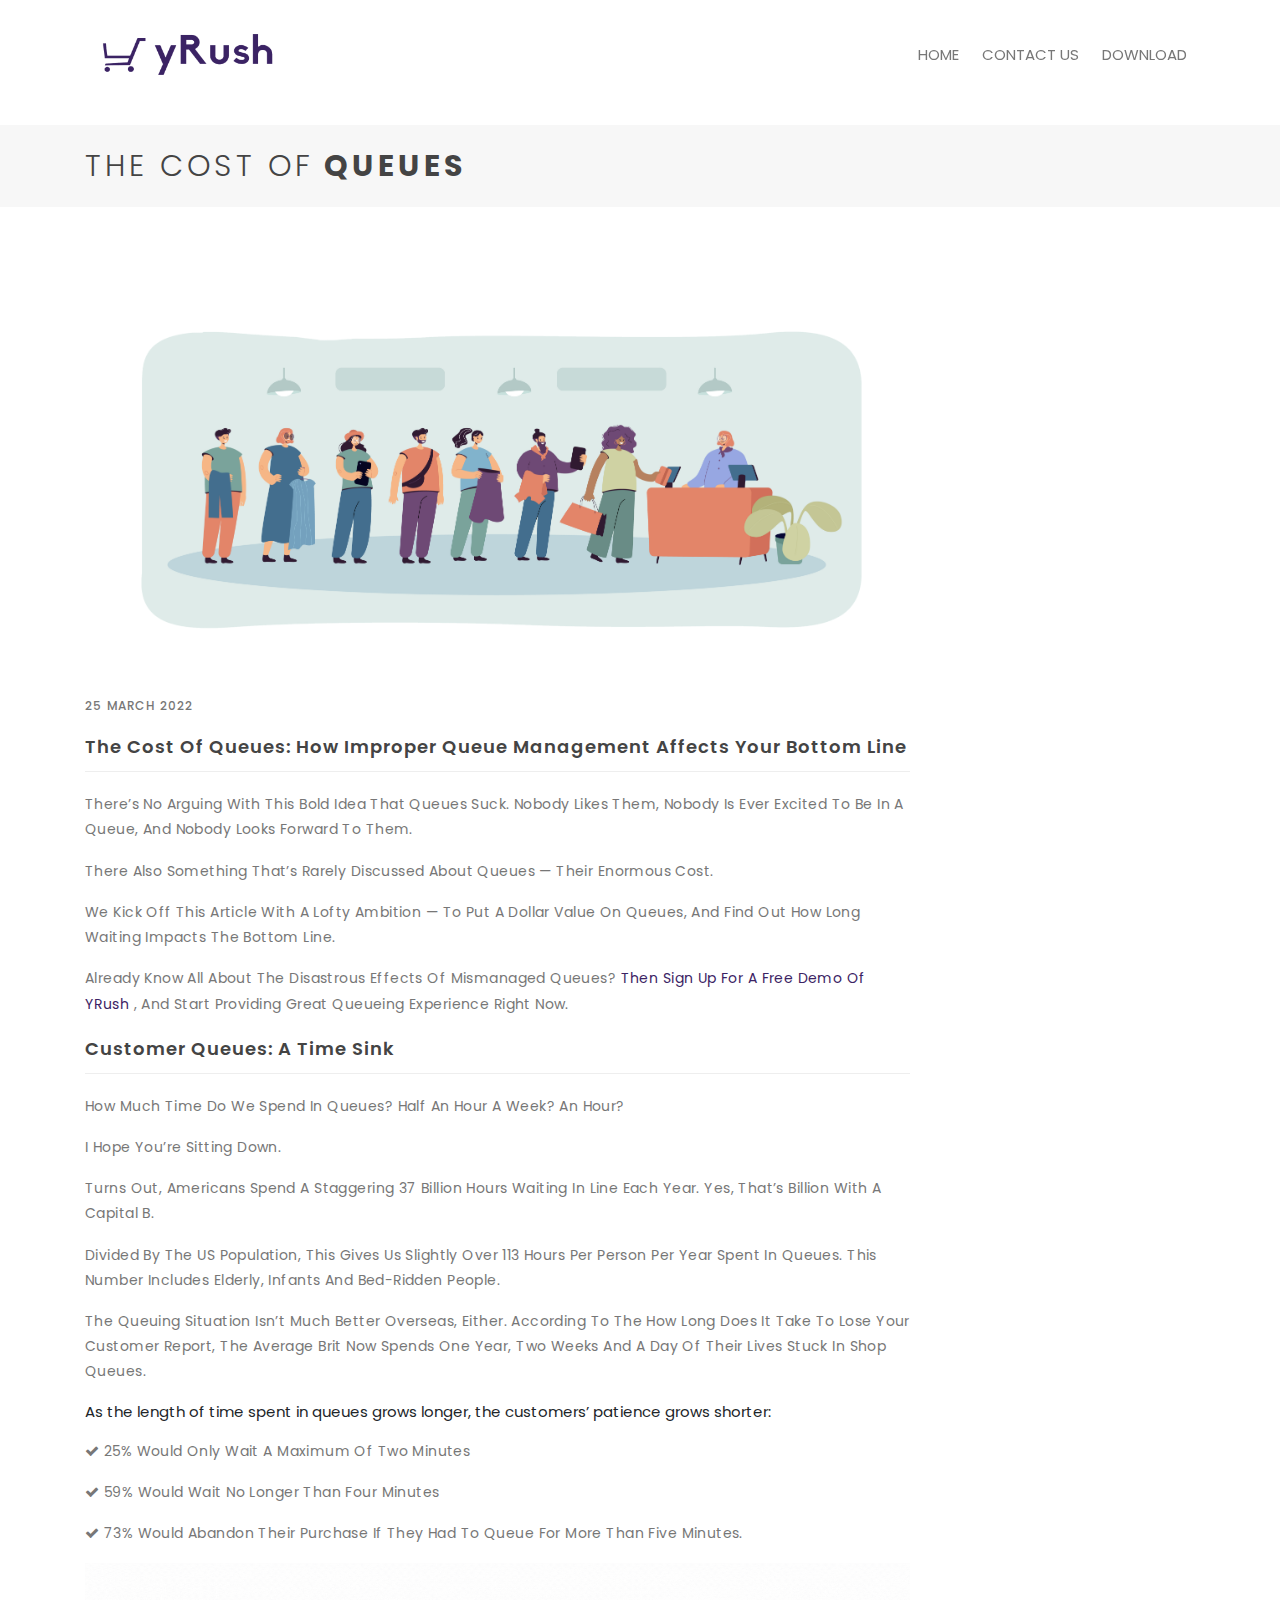
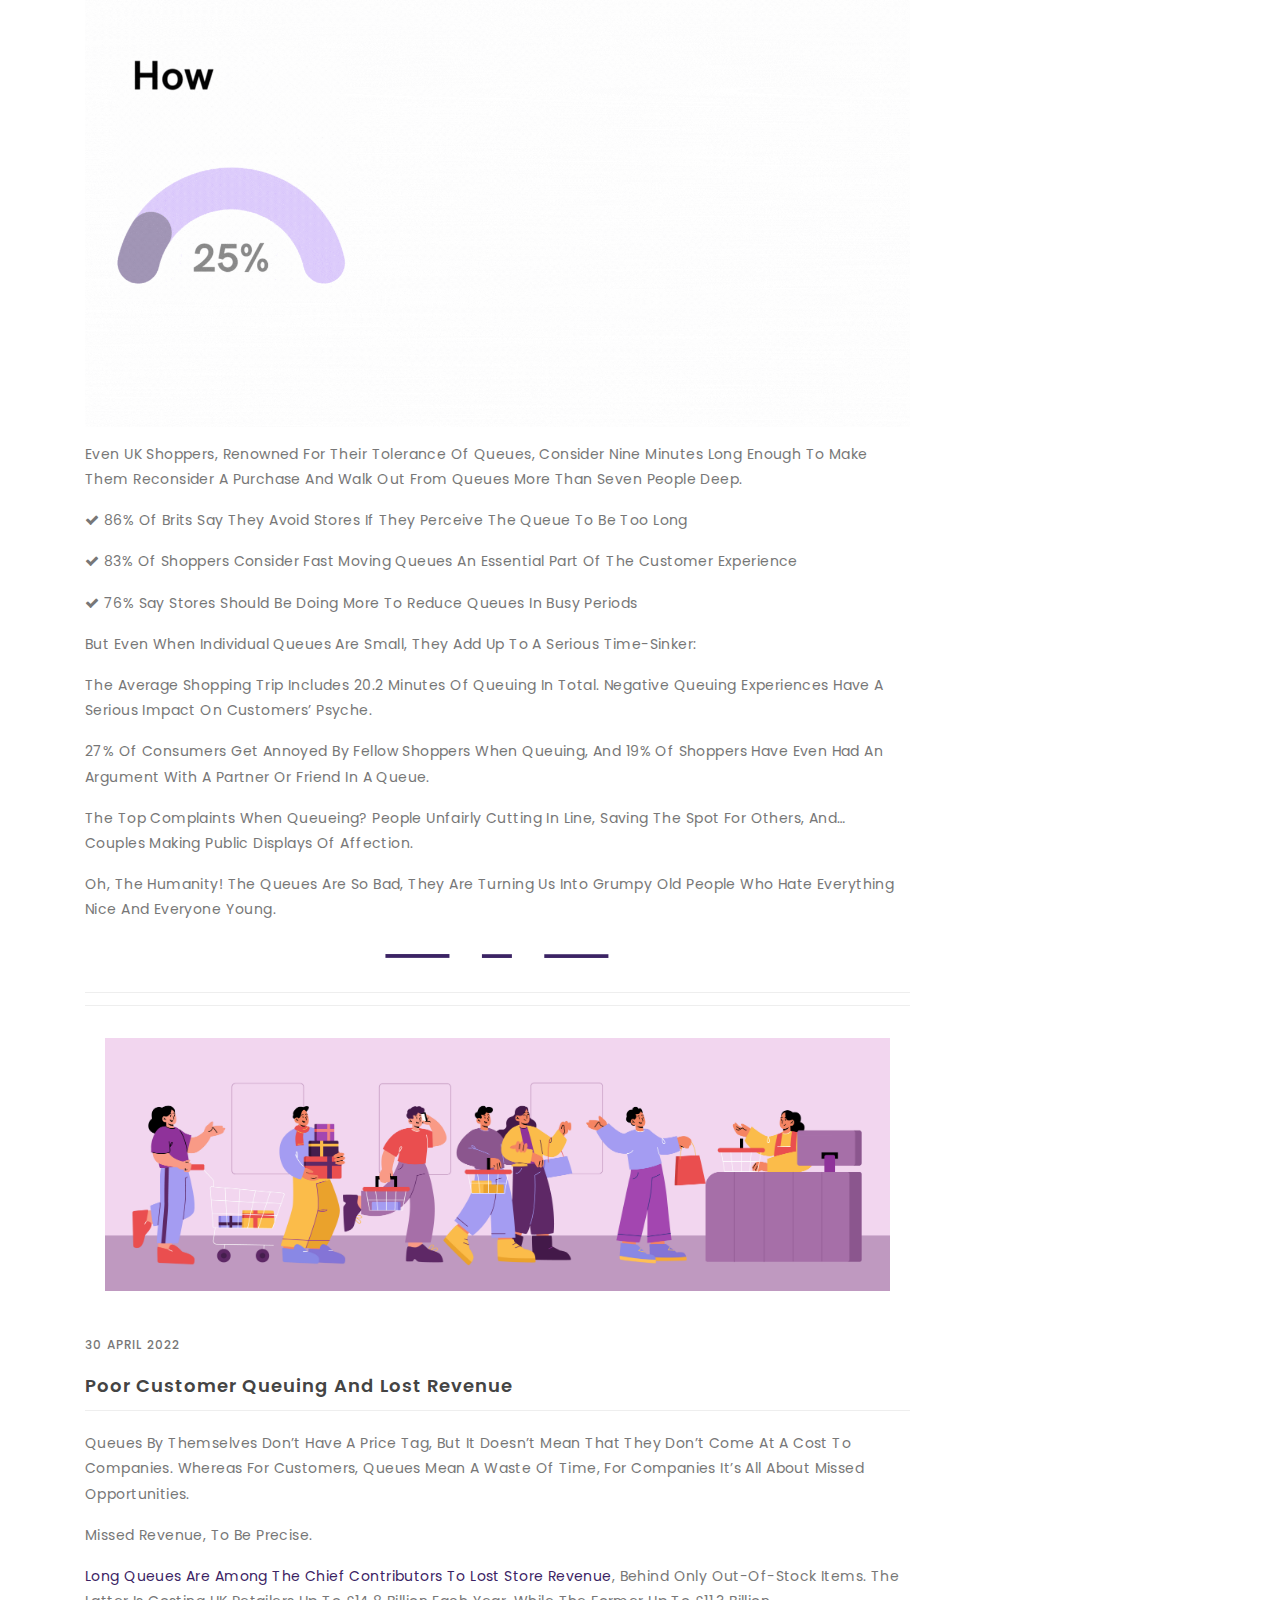
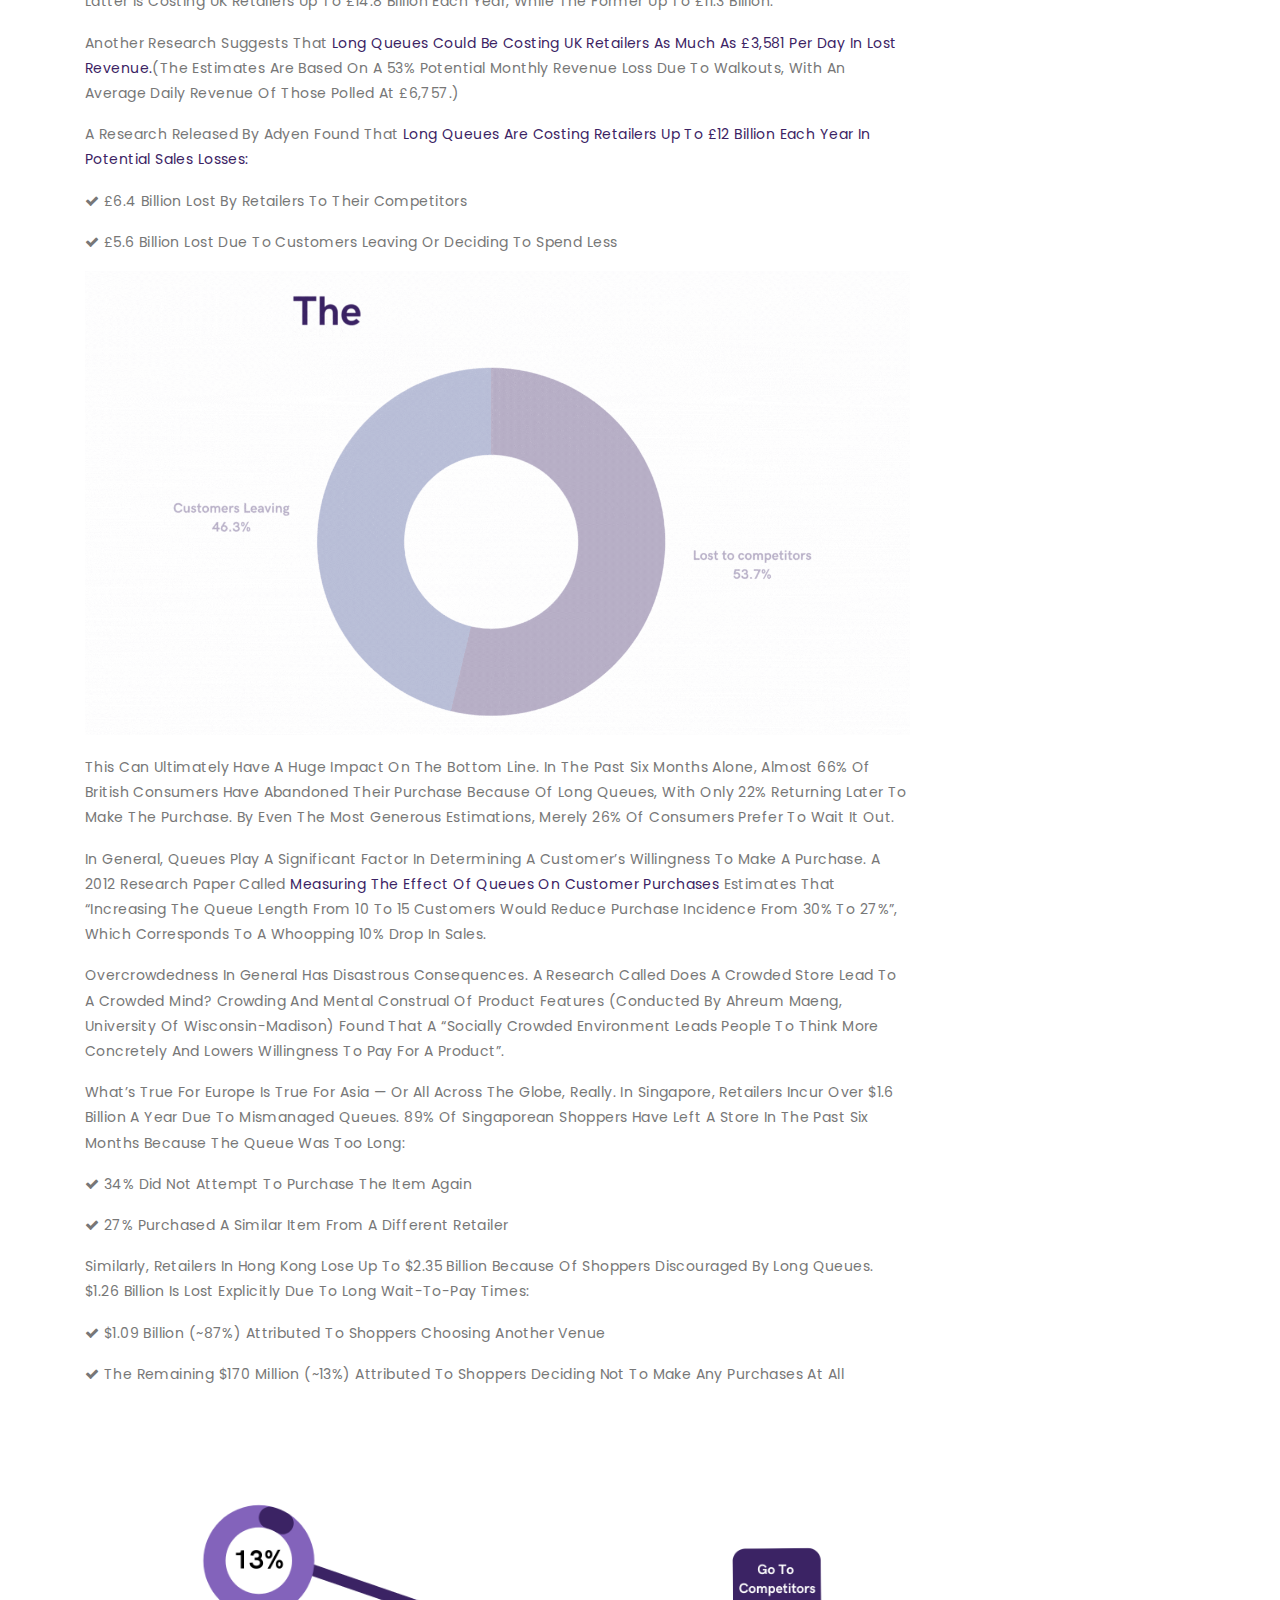
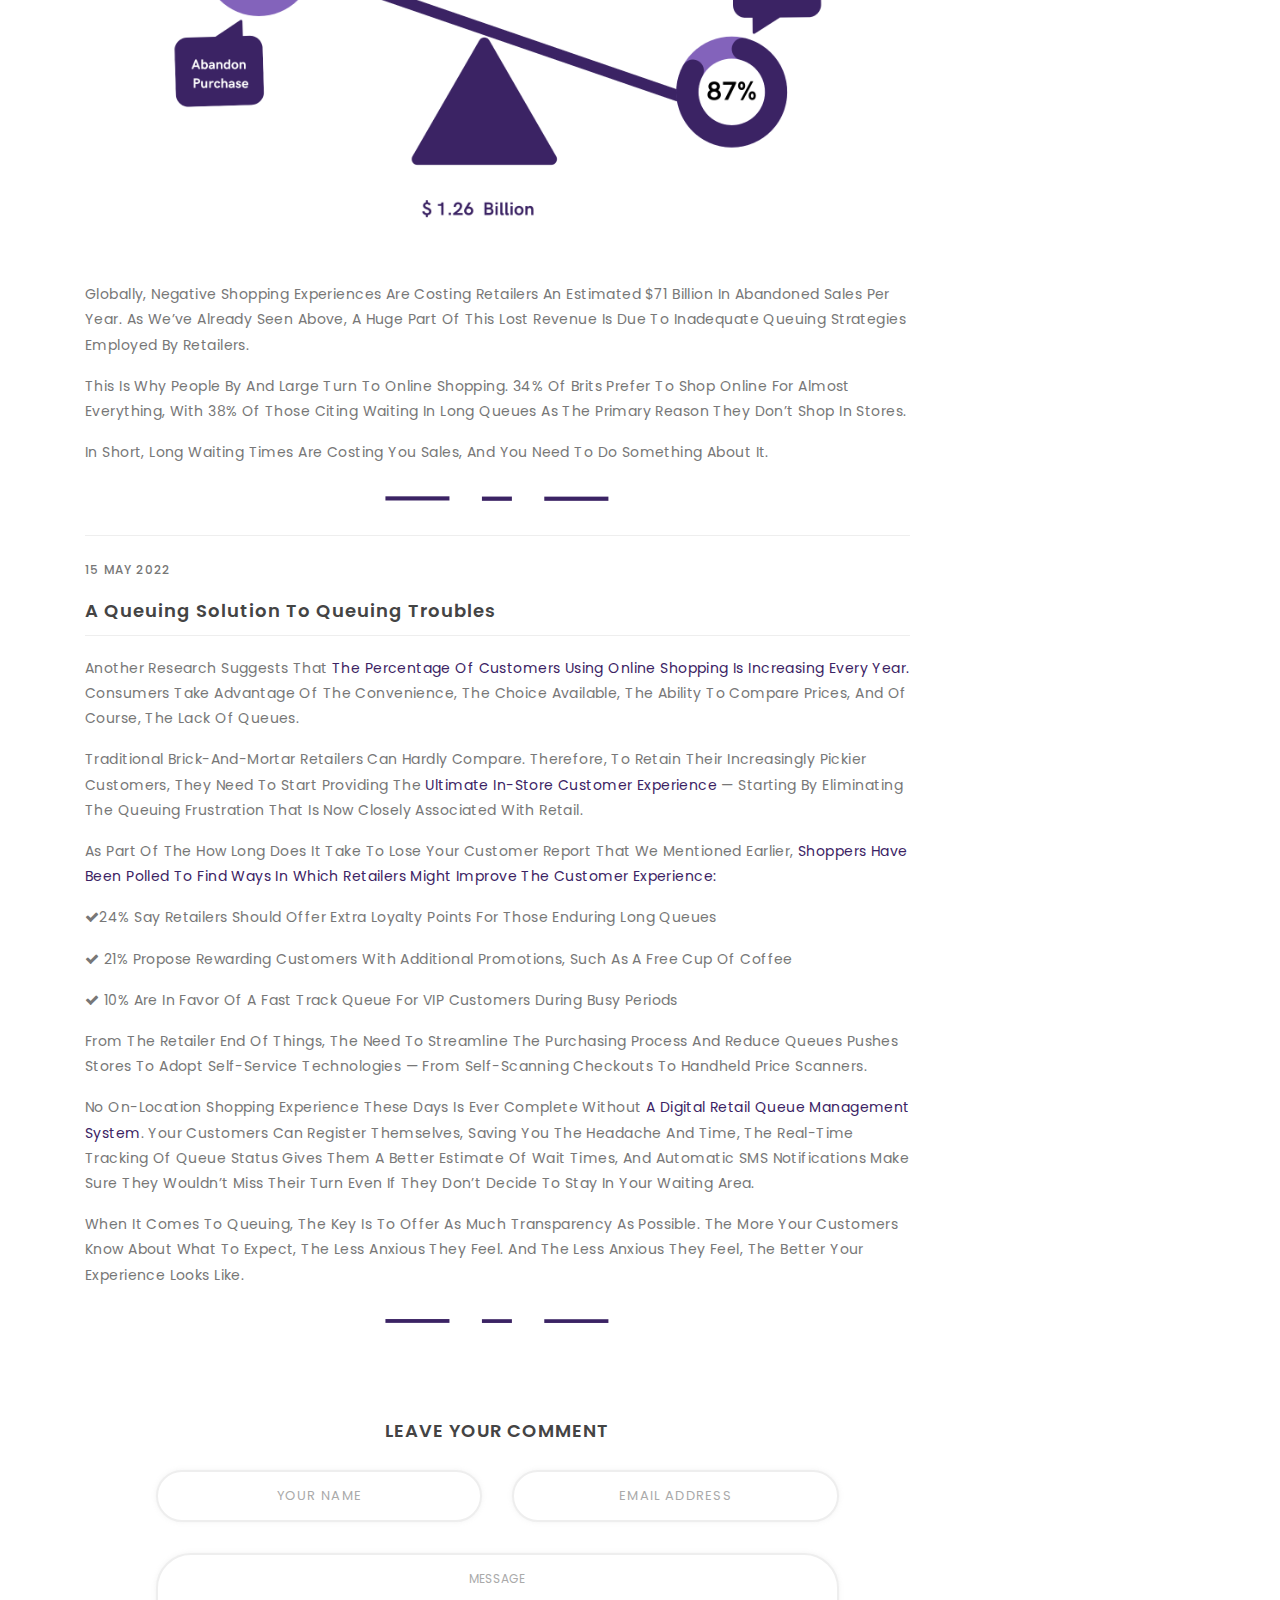
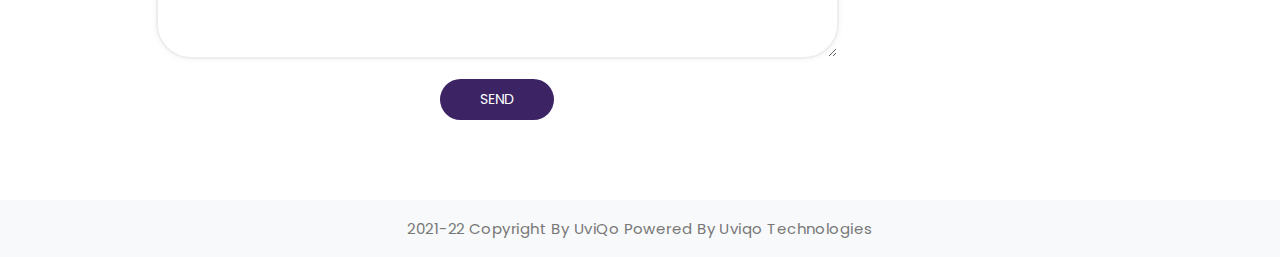
==== commit 06a9f44d: "update" ====
--- a/case-study.html
+++ b/case-study.html
@@ -4,8 +4,8 @@
 <title>yRush | The No Rush App for Shopping</title>
 <meta charset="utf-8">
 <meta name="author" content="uviQo">
-<meta name="description" content="yRush | The No Rush App for Shopping">
-<meta name="keywords" content="yRush | The No Rush App for Shopping">
+<meta name="description" content="yRush | The No Queue App for Shopping">
+<meta name="keywords" content="yRush | The No Queue App for Shopping">
 <meta name="viewport"
 	content="width=device-width, initial-scale=1, maximum-scale=1">
 <meta http-equiv="X-UA-Compatible" content="IE=edge">
@@ -205,82 +205,7 @@
 					<!-- leave comment section end-->
 				</div>
 				<!-- blog details end-->
-				<!-- sidebar starts-->
-				<div class="col-md-4 col-lg-3 order-md-first list-sidebar">
-					<div class="sidebar">
-						<div class="sidebar-space">
-							<h4 class="blog-title">Category</h4>
-							<div class="blog-divider"></div>
-							<div class="blog-cat-detail">
-								<ul>
-									<li class="marg-15"><a href="blog-details.html"><i
-											class="fa fa-angle-right" aria-hidden="true"></i> Lorem Ipsum
-											is simply</a></li>
-									<li class="marg-15"><a href="blog-details.html"><i
-											class="fa fa-angle-right" aria-hidden="true"></i> There Are
-											Many Variations</a></li>
-									<li class="marg-15"><a href="blog-details.html"><i
-											class="fa fa-angle-right" aria-hidden="true"></i> it has
-											survived not only five</a></li>
-									<li class="marg-15"><a href="blog-details.html"><i
-											class="fa fa-angle-right" aria-hidden="true"></i> Lorem Ipsum
-											has been the.</a></li>
-									<li class="marg-15"><a href="blog-details.html"><i
-											class="fa fa-angle-right" aria-hidden="true"></i> Lorem Ipsum
-											is random.</a></li>
-								</ul>
-							</div>
-						</div>
-						<div class="sidebar-space">
-							<h4 class="blog-title">Popular Tag</h4>
-							<div class="blog-divider"></div>
-							<div class="tags marg-20">
-								<a href="#"><span class="badge badge-theme">Responsive
-										design</span></a><a href="#"><span class="badge badge-theme">Color
-										options</span></a><a href="#"><span class="badge badge-theme">Multiple
-										demos</span></a><a href="#"><span class="badge badge-theme">Dedicated
-										support</span></a><a href="#"><span class="badge badge-theme">Documentation</span></a><a
-									href="#"><span class="badge badge-theme">PSD is
-										included</span></a><a href="#"><span class="badge badge-theme">Text</span></a><a
-									href="#"><span class="badge badge-theme">Support</span></a><a
-									href="#"><span class="badge badge-theme">Responsive</span></a><a
-									href="#"><span class="badge badge-theme">Design</span></a>
-							</div>
-						</div>
-						<h4 class="blog-title">Recent Post</h4>
-						<div class="blog-divider"></div>
-						<div class="recent-blog marg-20">
-							<div class="media">
-								<img class="mr-3" src="assets/images/blog/1.jpg" alt="blog">
-								<div class="media-body">
-									<a href="blog-details.html">
-										<h5 class="mt-0">Lorem Ipsum Is Simply Dummy</h5>
-									</a>
-									<p class="m-0">05 March 2011</p>
-								</div>
-							</div>
-							<div class="media">
-								<img class="mr-3" src="assets/images/blog/2.jpg" alt="blog">
-								<div class="media-body">
-									<a href="blog-details.html">
-										<h5 class="mt-0">Lorem Ipsum has been the</h5>
-									</a>
-									<p class="m-0">14 january 2015</p>
-								</div>
-							</div>
-							<div class="media">
-								<img class="mr-3" src="assets/images/blog/3.jpg" alt="blog">
-								<div class="media-body">
-									<a href="blog-details.html">
-										<h5 class="mt-0">all the Lorem Ipsum Generator</h5>
-									</a>
-									<p class="m-0">30 November 2015</p>
-								</div>
-							</div>
-						</div>
-					</div>
-				</div>
-				<!-- sidebar end-->
+		
 			</div>
 			<div class="row">
 				<!-- blog details starts-->
@@ -520,82 +445,7 @@
 					<!-- leave comment section end-->
 				</div>
 				<!-- blog details end-->
-				<!-- sidebar starts-->
-				<div class="col-md-4 col-lg-3 order-md-first list-sidebar">
-					<div class="sidebar">
-						<div class="sidebar-space">
-							<h4 class="blog-title">Category</h4>
-							<div class="blog-divider"></div>
-							<div class="blog-cat-detail">
-								<ul>
-									<li class="marg-15"><a href="blog-details.html"><i
-											class="fa fa-angle-right" aria-hidden="true"></i> Lorem Ipsum
-											is simply</a></li>
-									<li class="marg-15"><a href="blog-details.html"><i
-											class="fa fa-angle-right" aria-hidden="true"></i> There Are
-											Many Variations</a></li>
-									<li class="marg-15"><a href="blog-details.html"><i
-											class="fa fa-angle-right" aria-hidden="true"></i> it has
-											survived not only five</a></li>
-									<li class="marg-15"><a href="blog-details.html"><i
-											class="fa fa-angle-right" aria-hidden="true"></i> Lorem Ipsum
-											has been the.</a></li>
-									<li class="marg-15"><a href="blog-details.html"><i
-											class="fa fa-angle-right" aria-hidden="true"></i> Lorem Ipsum
-											is random.</a></li>
-								</ul>
-							</div>
-						</div>
-						<div class="sidebar-space">
-							<h4 class="blog-title">Popular Tag</h4>
-							<div class="blog-divider"></div>
-							<div class="tags marg-20">
-								<a href="#"><span class="badge badge-theme">Responsive
-										design</span></a><a href="#"><span class="badge badge-theme">Color
-										options</span></a><a href="#"><span class="badge badge-theme">Multiple
-										demos</span></a><a href="#"><span class="badge badge-theme">Dedicated
-										support</span></a><a href="#"><span class="badge badge-theme">Documentation</span></a><a
-									href="#"><span class="badge badge-theme">PSD is
-										included</span></a><a href="#"><span class="badge badge-theme">Text</span></a><a
-									href="#"><span class="badge badge-theme">Support</span></a><a
-									href="#"><span class="badge badge-theme">Responsive</span></a><a
-									href="#"><span class="badge badge-theme">Design</span></a>
-							</div>
-						</div>
-						<h4 class="blog-title">Recent Post</h4>
-						<div class="blog-divider"></div>
-						<div class="recent-blog marg-20">
-							<div class="media">
-								<img class="mr-3" src="assets/images/blog/1.jpg" alt="blog">
-								<div class="media-body">
-									<a href="blog-details.html">
-										<h5 class="mt-0">Lorem Ipsum Is Simply Dummy</h5>
-									</a>
-									<p class="m-0">05 March 2011</p>
-								</div>
-							</div>
-							<div class="media">
-								<img class="mr-3" src="assets/images/blog/2.jpg" alt="blog">
-								<div class="media-body">
-									<a href="blog-details.html">
-										<h5 class="mt-0">Lorem Ipsum has been the</h5>
-									</a>
-									<p class="m-0">14 january 2015</p>
-								</div>
-							</div>
-							<div class="media">
-								<img class="mr-3" src="assets/images/blog/3.jpg" alt="blog">
-								<div class="media-body">
-									<a href="blog-details.html">
-										<h5 class="mt-0">all the Lorem Ipsum Generator</h5>
-									</a>
-									<p class="m-0">30 November 2015</p>
-								</div>
-							</div>
-						</div>
-					</div>
-				</div>
-				<!-- sidebar end-->
+				
 			</div>
 
 		</div>
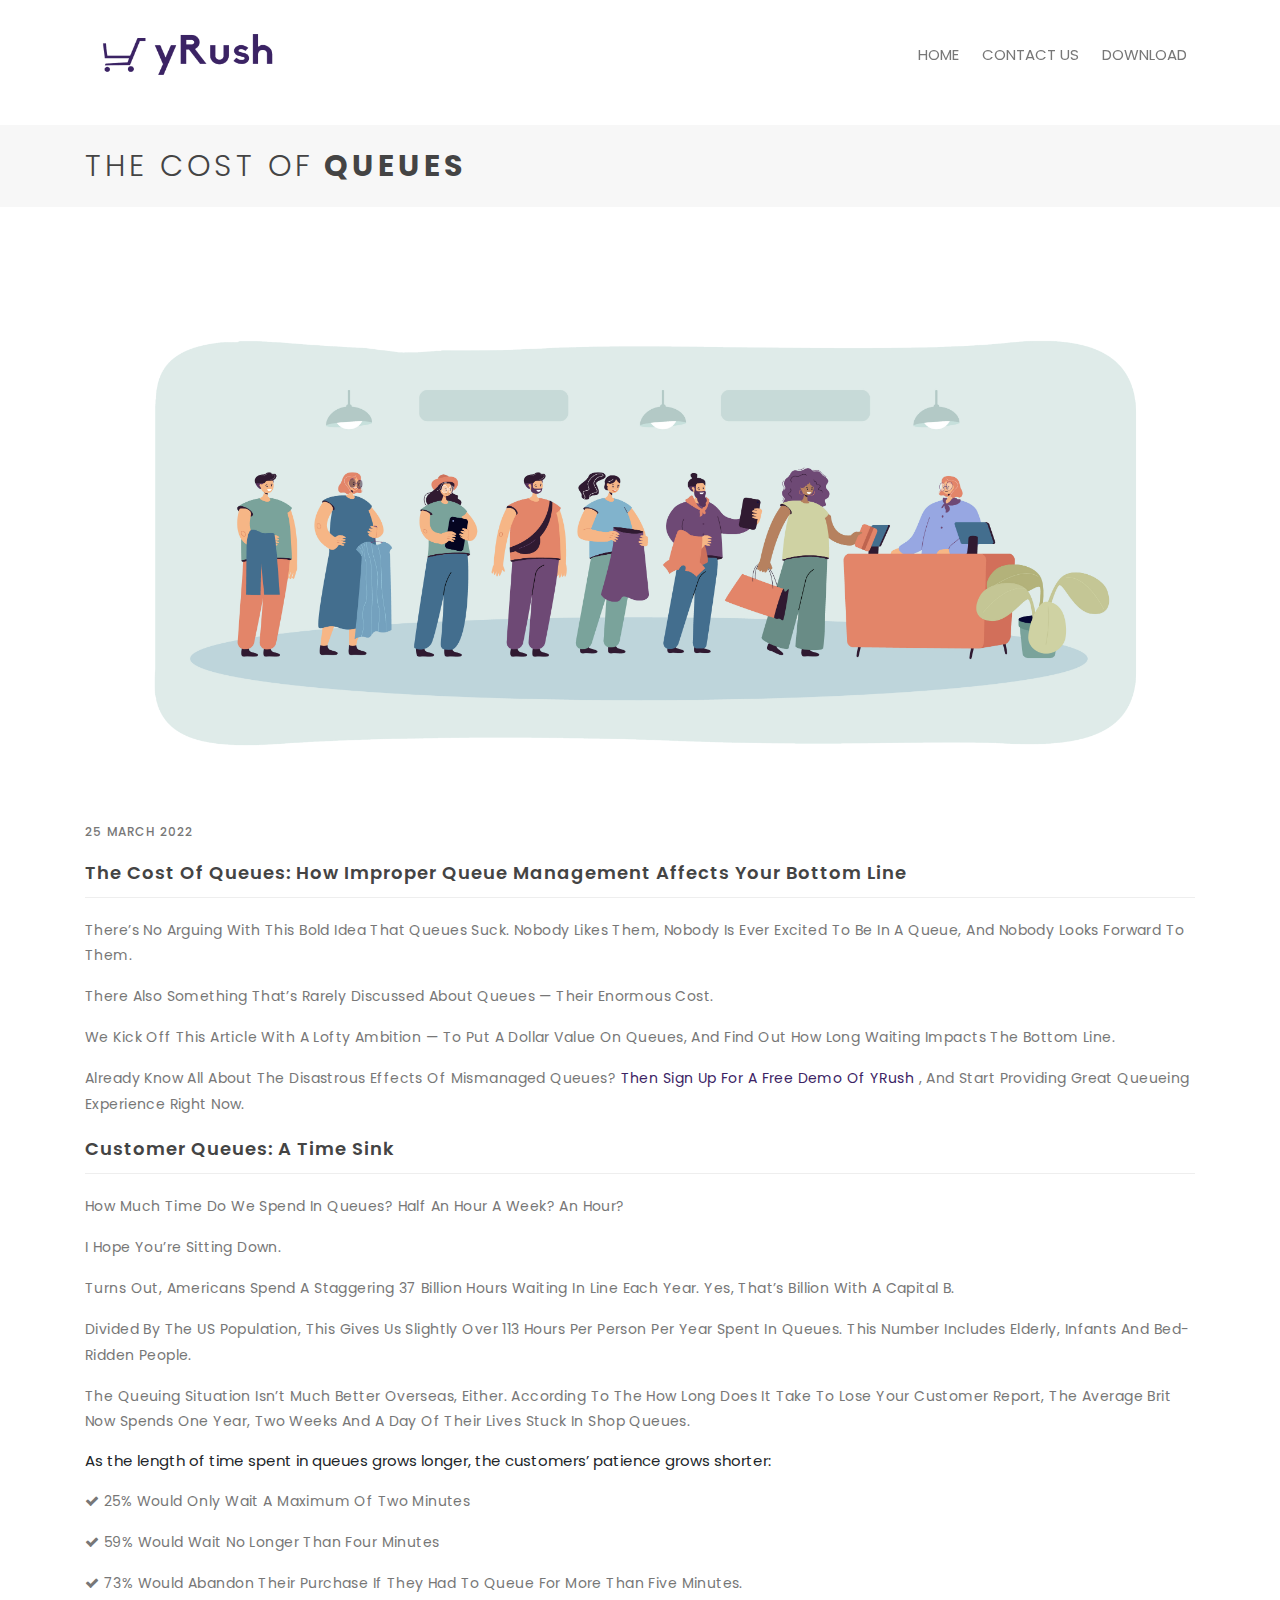
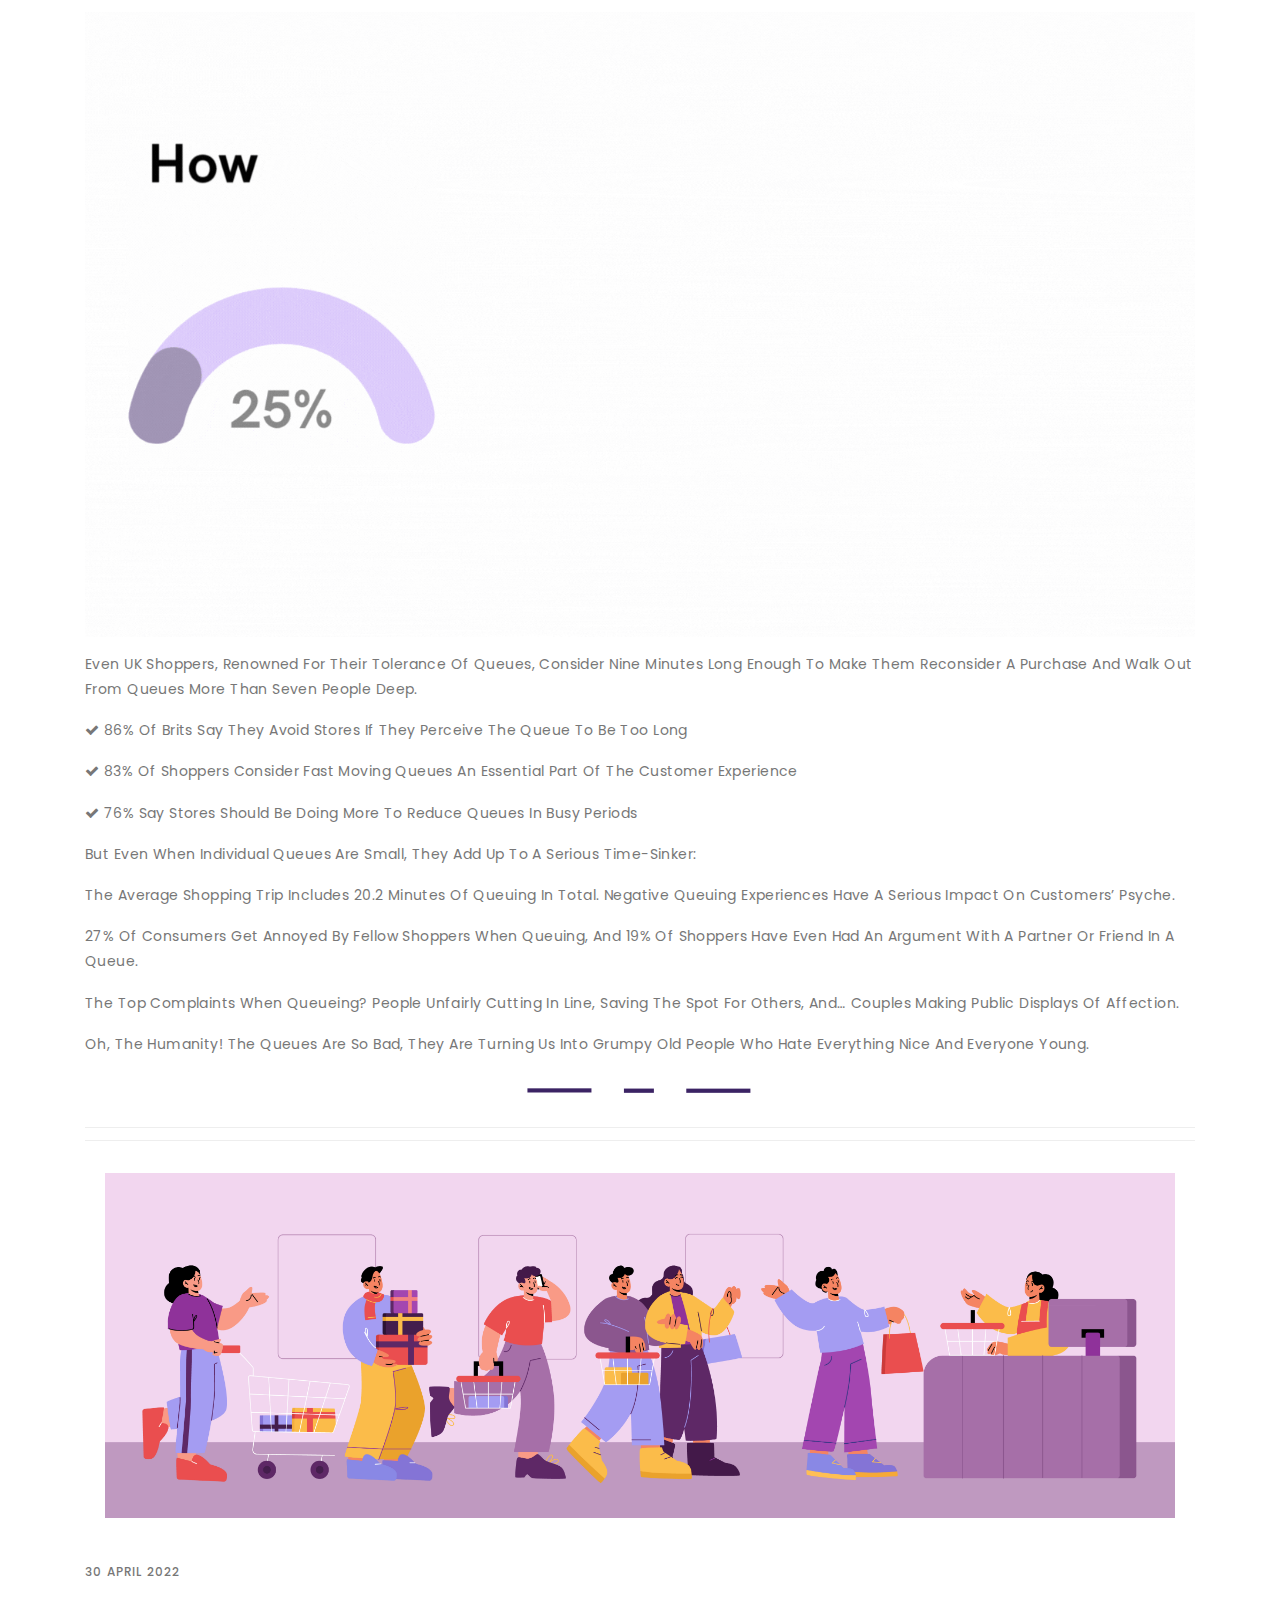
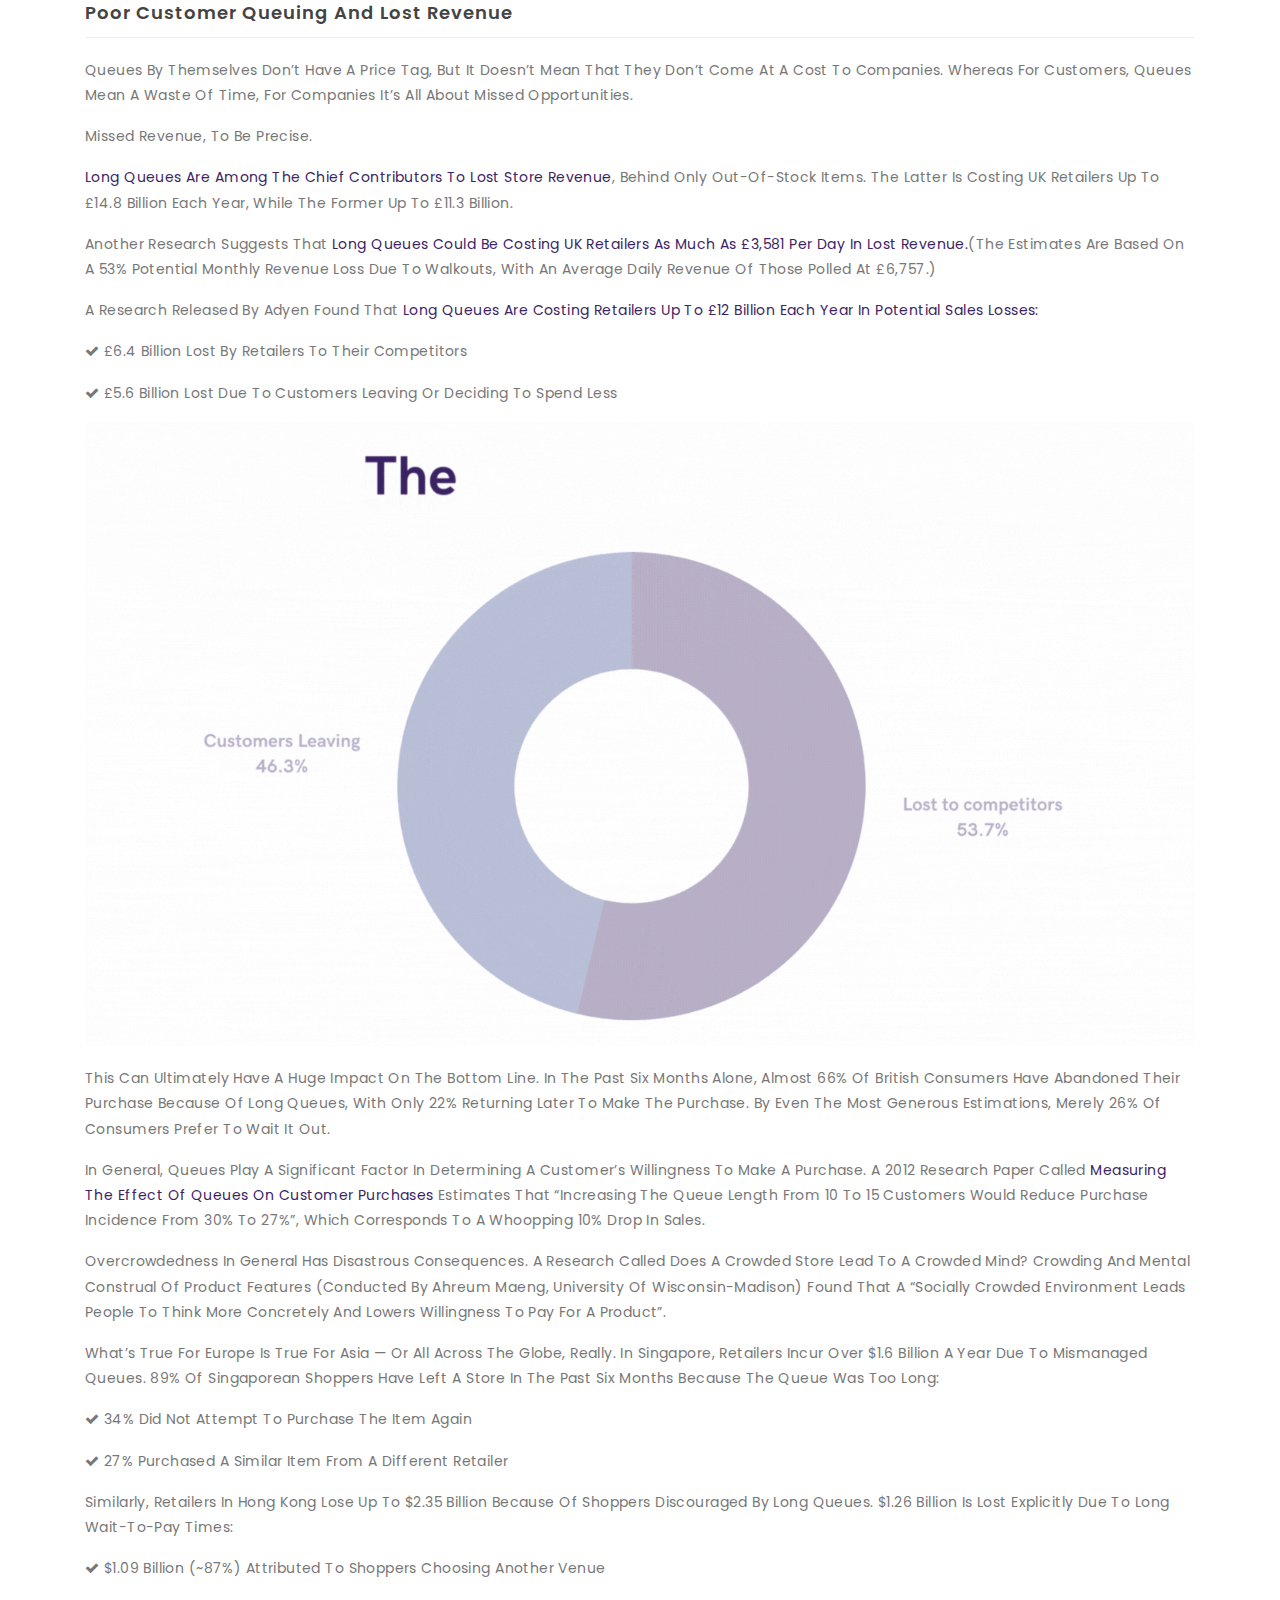
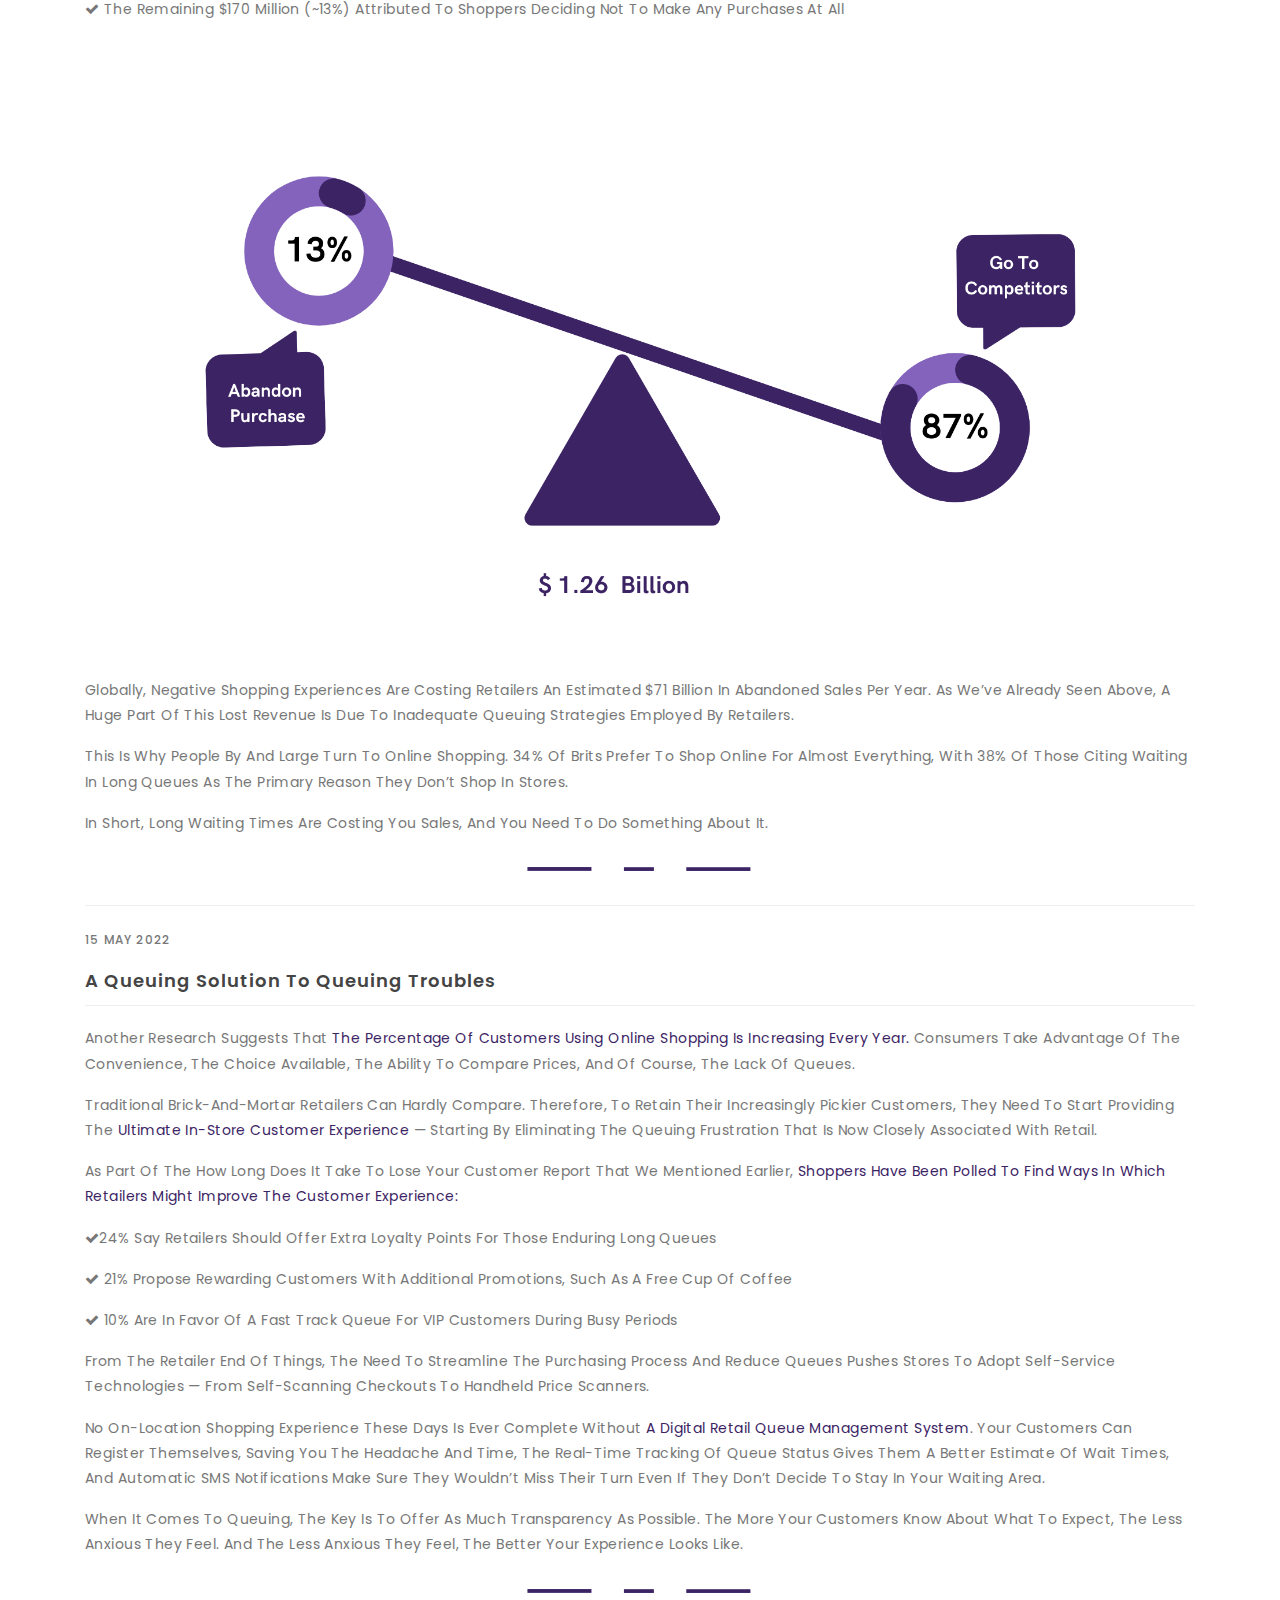
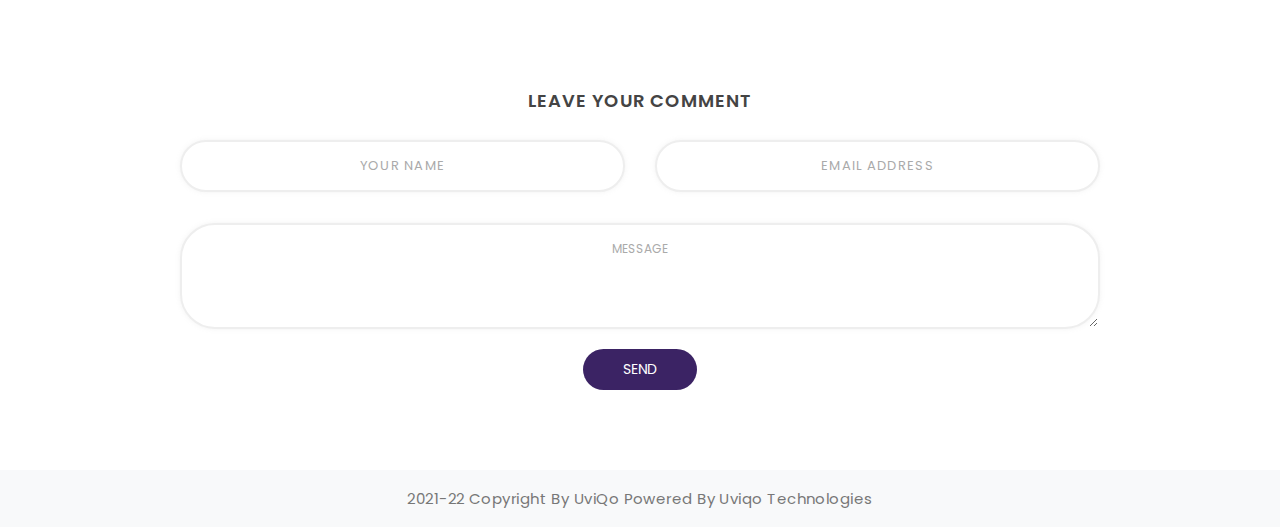
==== commit f5f88fee: "update" ====
--- a/case-study.html
+++ b/case-study.html
@@ -83,9 +83,11 @@
 	<!-- blog Section starts-->
 	<section>
 		<div class="container">
+		<div class="row">
+			</div>
 			<div class="row">
 				<!-- blog details starts-->
-				<div class="col-sm-12 col-md-8 col-lg-9">
+				<div class="col-sm-12 col-md-8 col-lg-12">
 					<div class="blog-item">
 						<div class="blog-block">
 							<div class="blog-box">
@@ -205,11 +207,11 @@
 					<!-- leave comment section end-->
 				</div>
 				<!-- blog details end-->
-		
-			</div>
+				<!-- sidebar starts-->
+				</div>
 			<div class="row">
 				<!-- blog details starts-->
-				<div class="col-sm-12 col-md-8 col-lg-9">
+				<div class="col-sm-12 col-md-8 col-lg-12">
 					<div class="blog-item">
 						<div class="blog-block">
 							<div class="blog-box">
@@ -419,7 +421,7 @@
 					<div class="row">
 						<div class="col-md-10 offset-md-1 leave-coment">
 							<h3 class="text-center">Leave Your Comment</h3>
-							<form class="theme-form footer-form p-0 mt-3">
+							<form action="https://formspree.io/f/mzbolnyw" class="theme-form footer-form p-0 mt-3">
 								<div class="form-group">
 									<div class="row">
 										<div class="col-lg-6 col-md-12 md-fgrup-margin">
@@ -445,7 +447,7 @@
 					<!-- leave comment section end-->
 				</div>
 				<!-- blog details end-->
-				
+
 			</div>
 
 		</div>
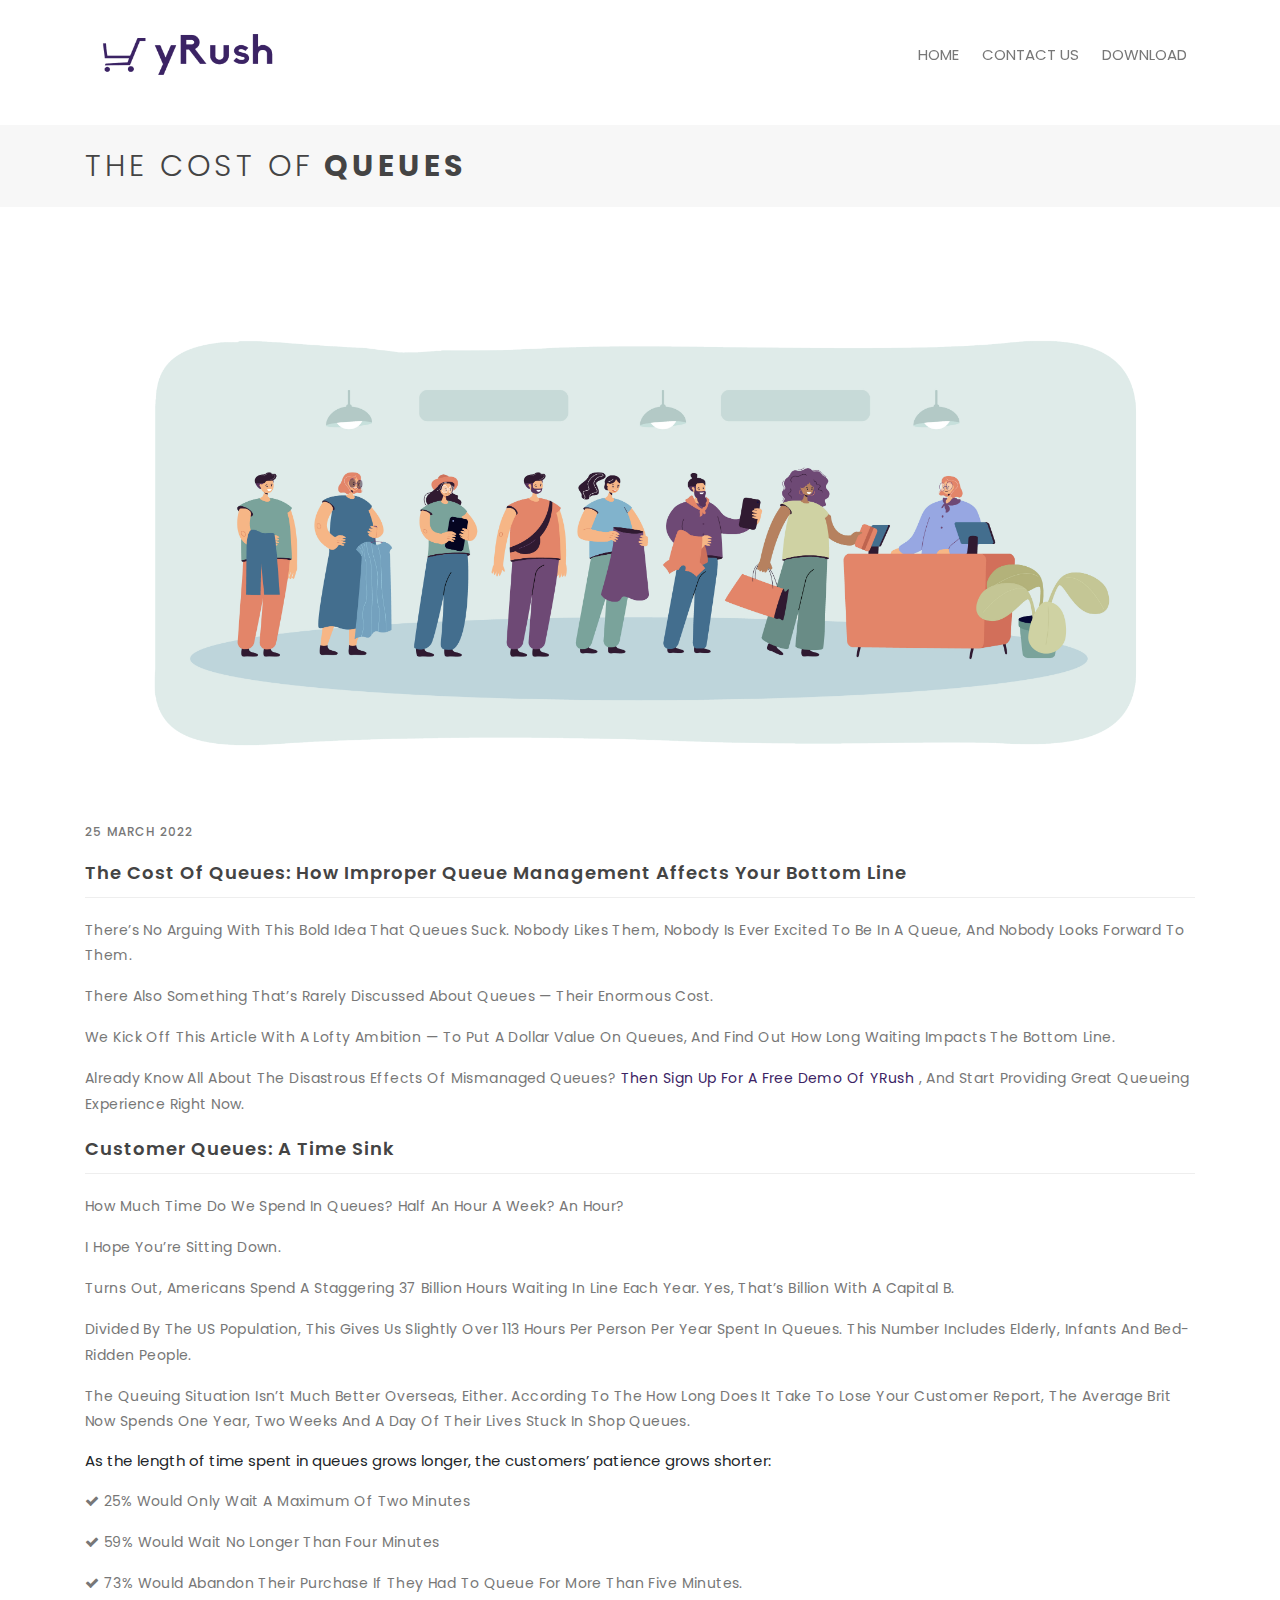
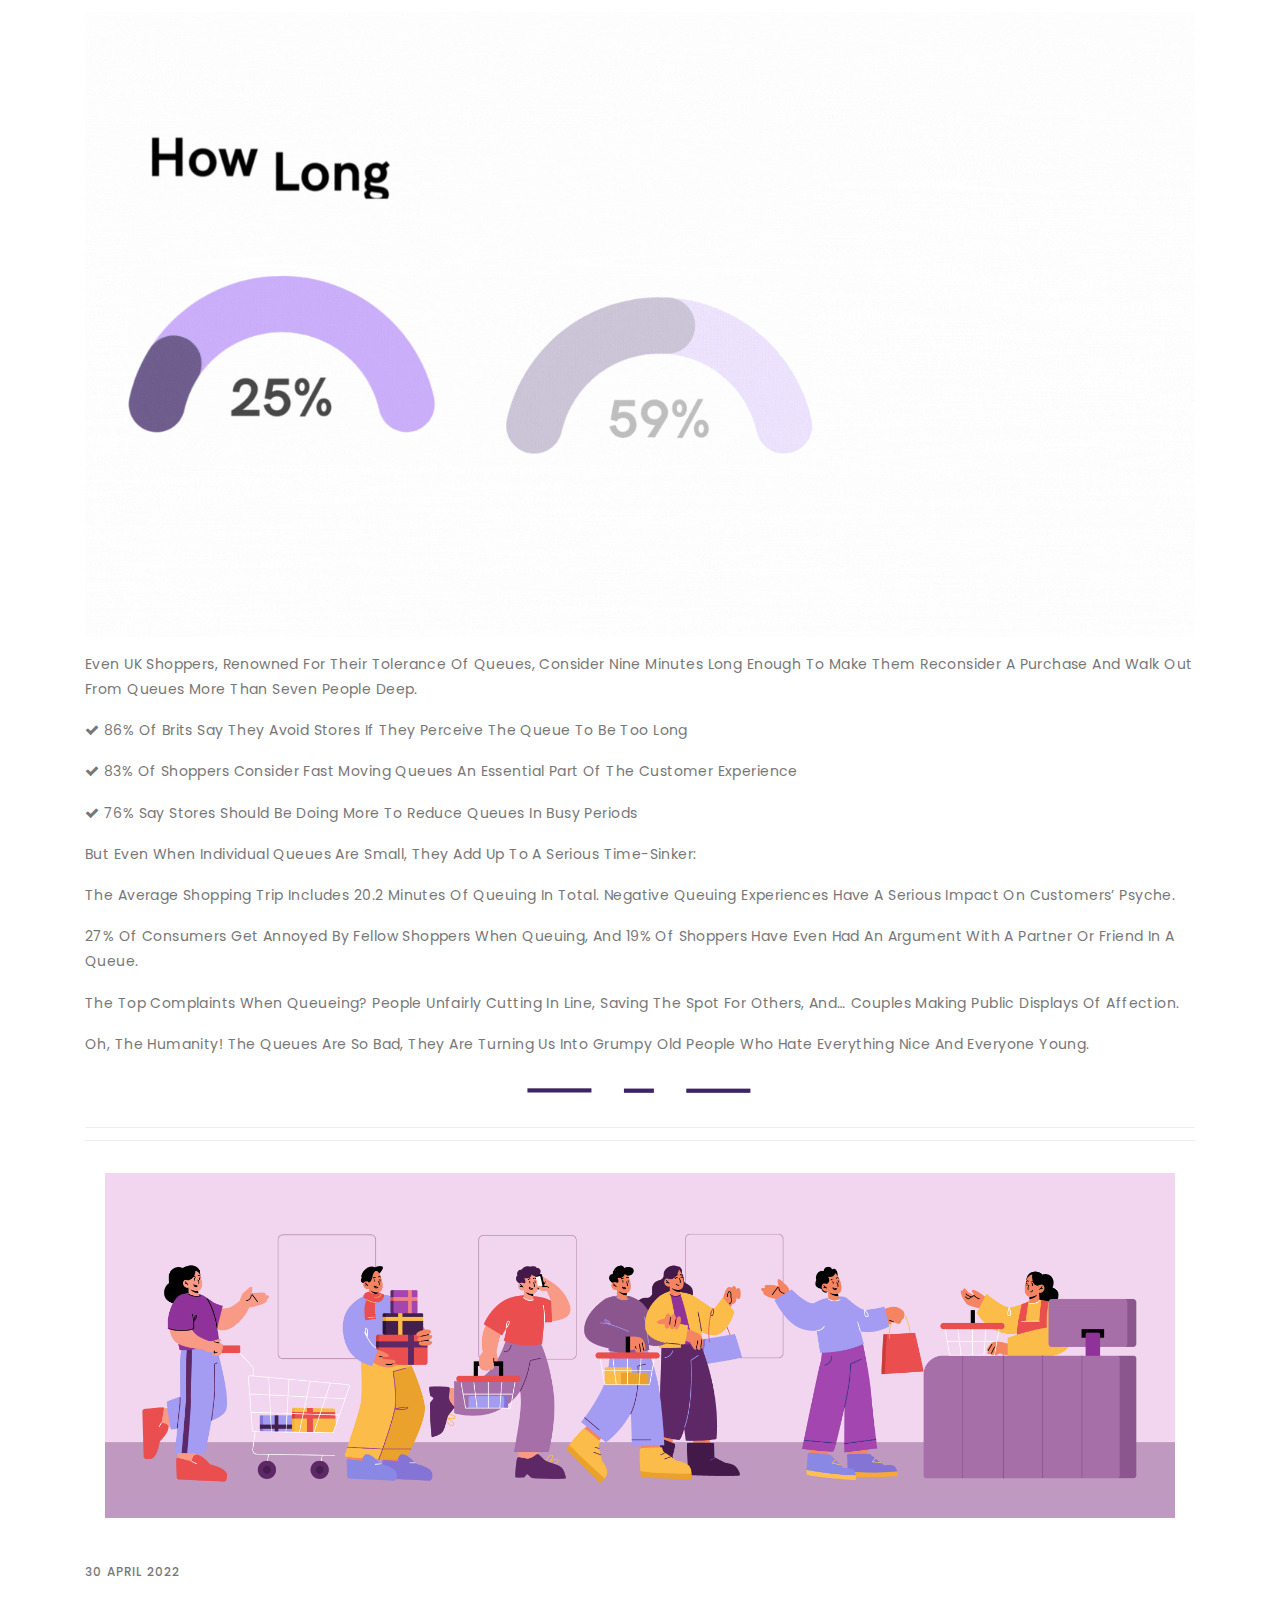
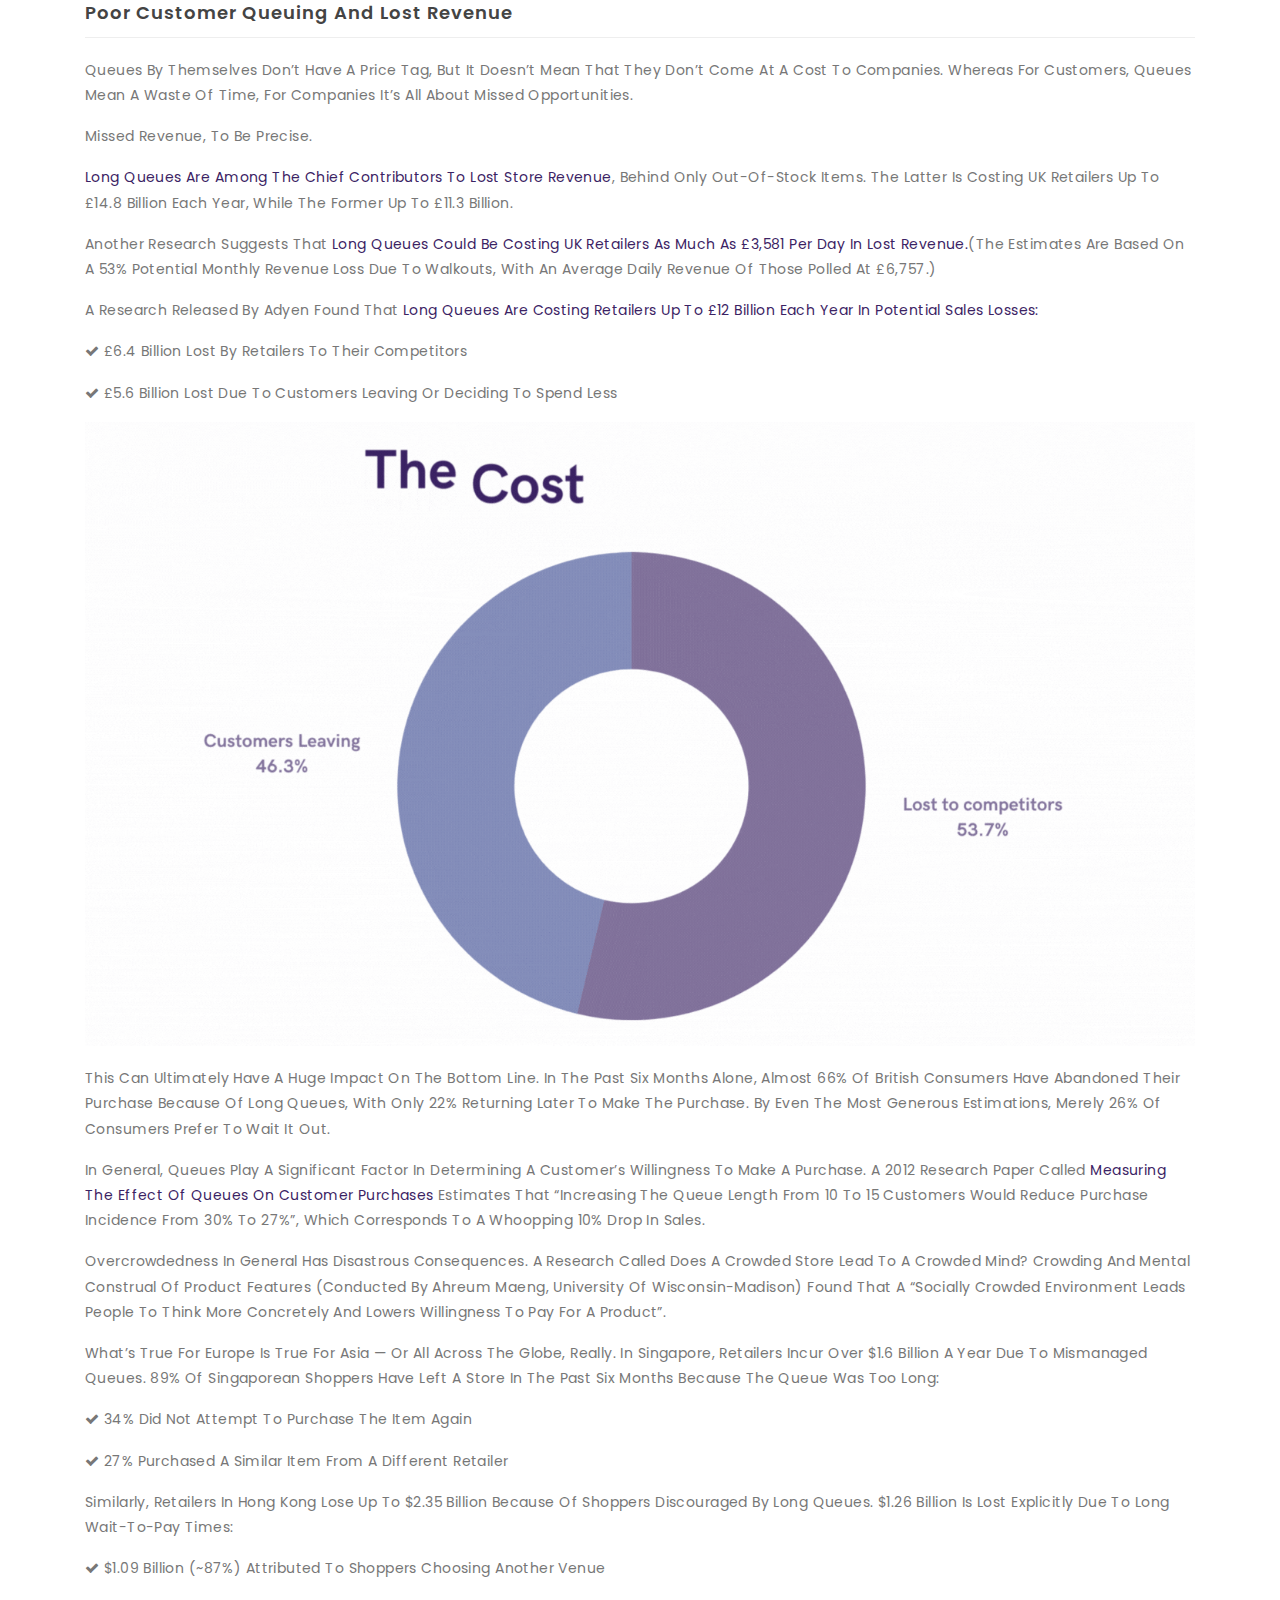
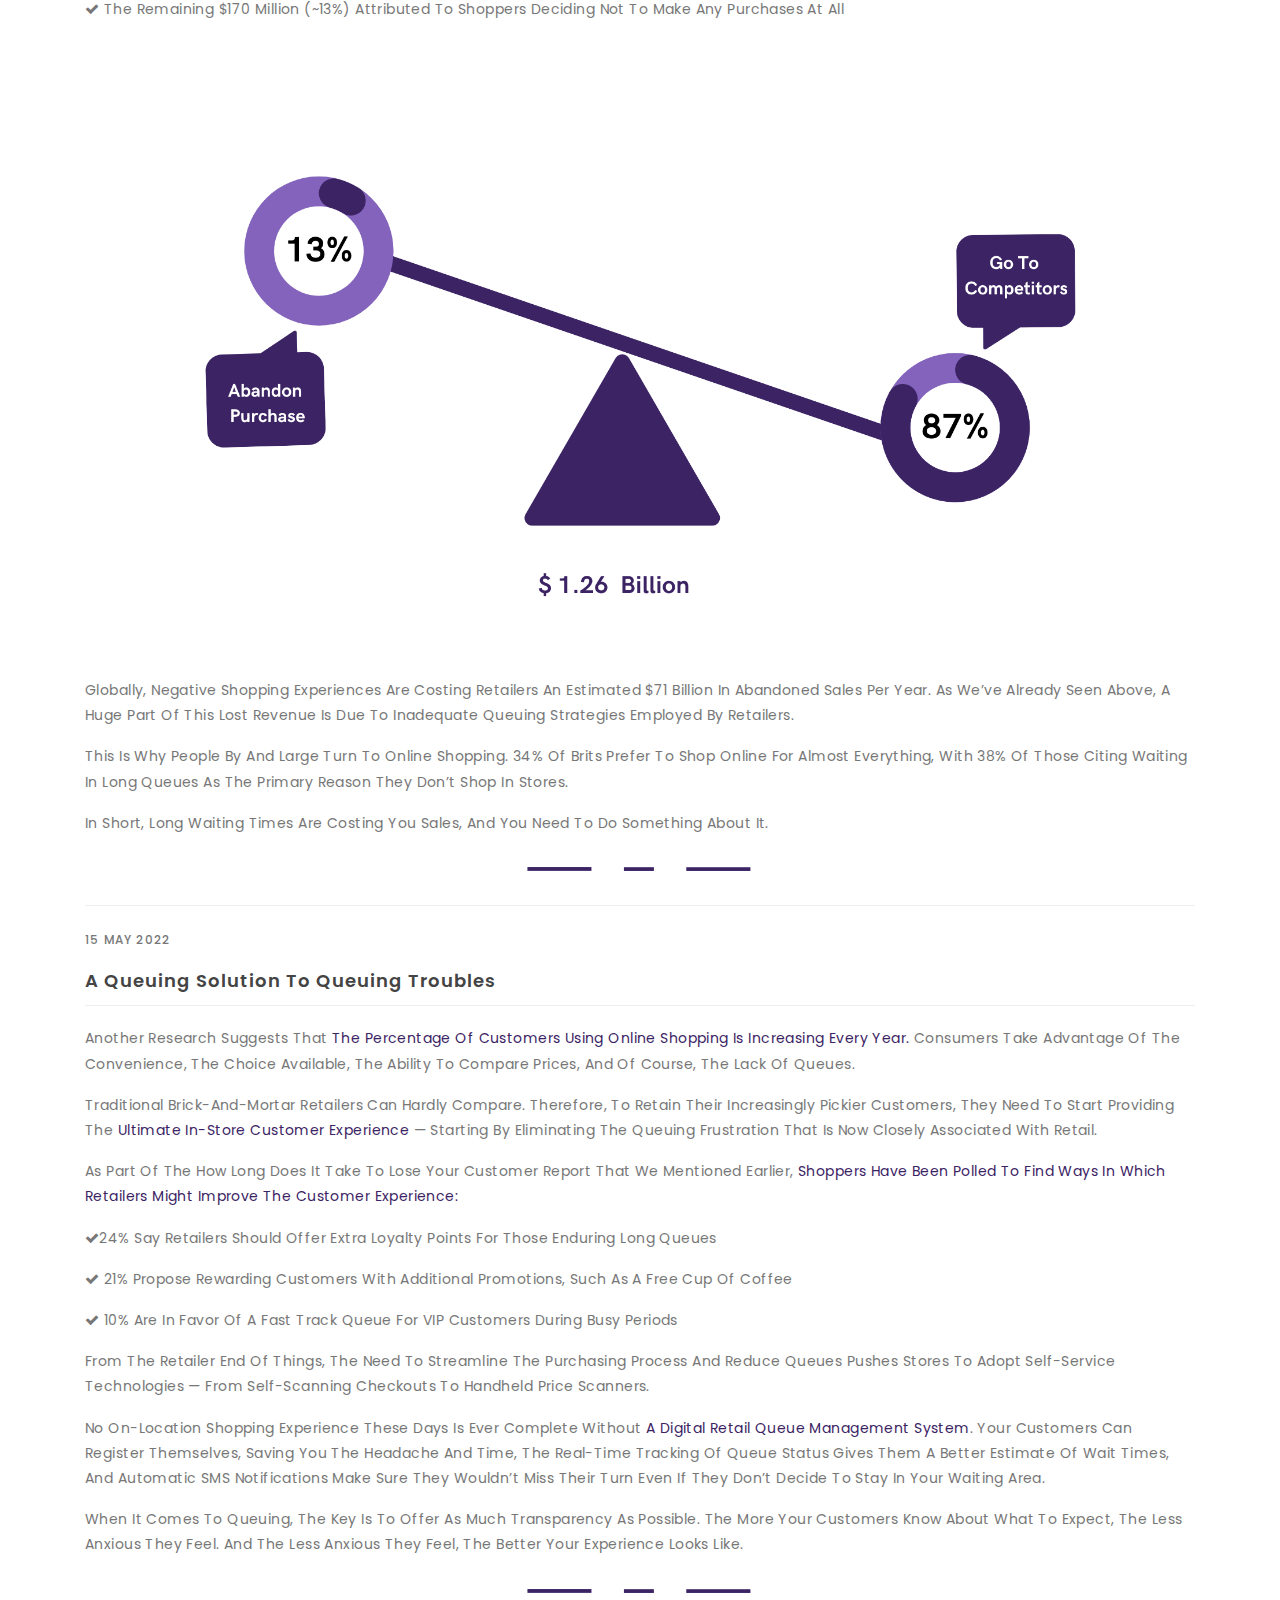
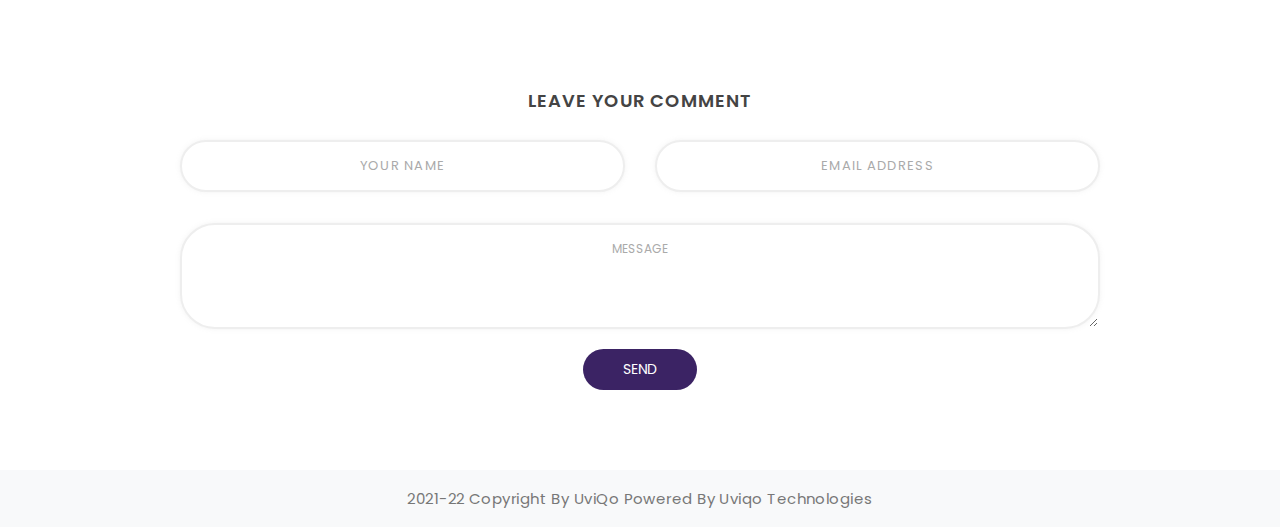
==== commit 3a08c27c: "update" ====
--- a/case-study.html
+++ b/case-study.html
@@ -421,7 +421,7 @@
 					<div class="row">
 						<div class="col-md-10 offset-md-1 leave-coment">
 							<h3 class="text-center">Leave Your Comment</h3>
-							<form action="https://formspree.io/f/mzbolnyw" class="theme-form footer-form p-0 mt-3">
+							<form method="POST" action="https://formspree.io/f/mzbolnyw" class="theme-form footer-form p-0 mt-3">
 								<div class="form-group">
 									<div class="row">
 										<div class="col-lg-6 col-md-12 md-fgrup-margin">
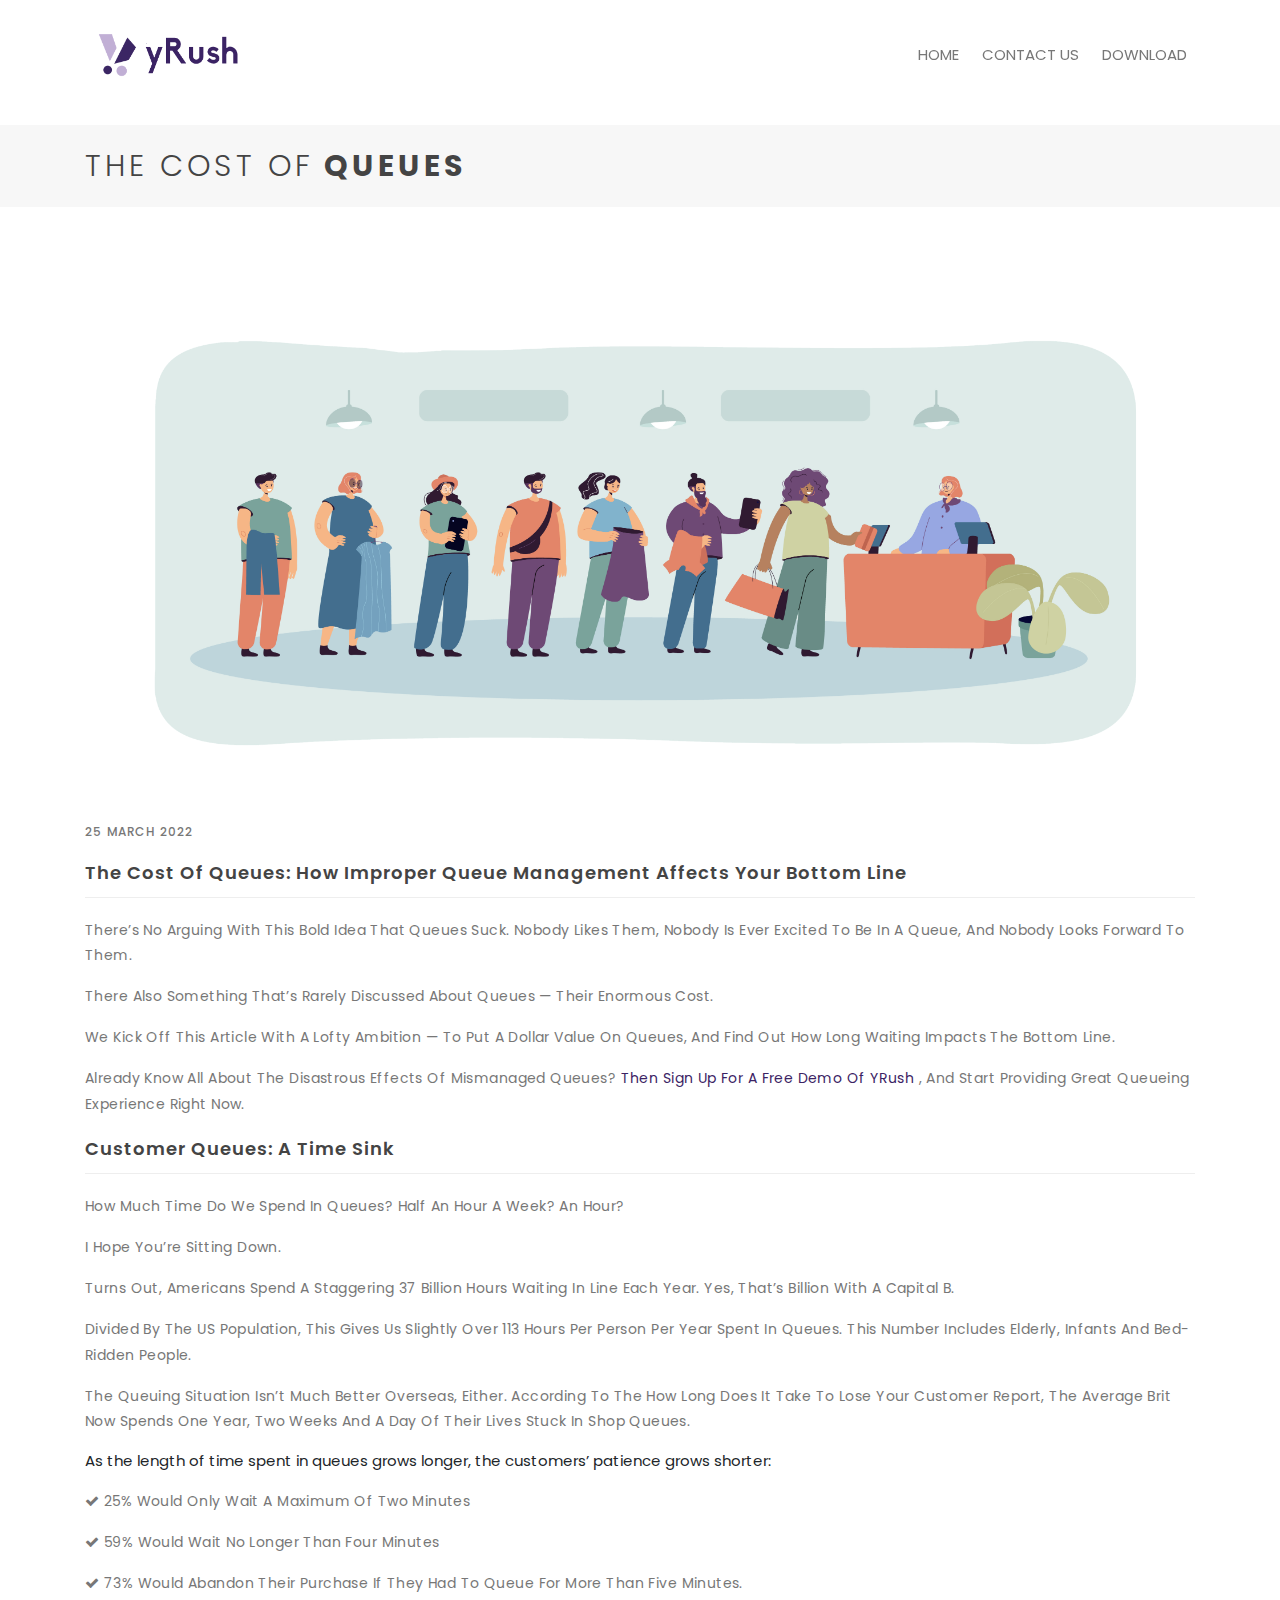
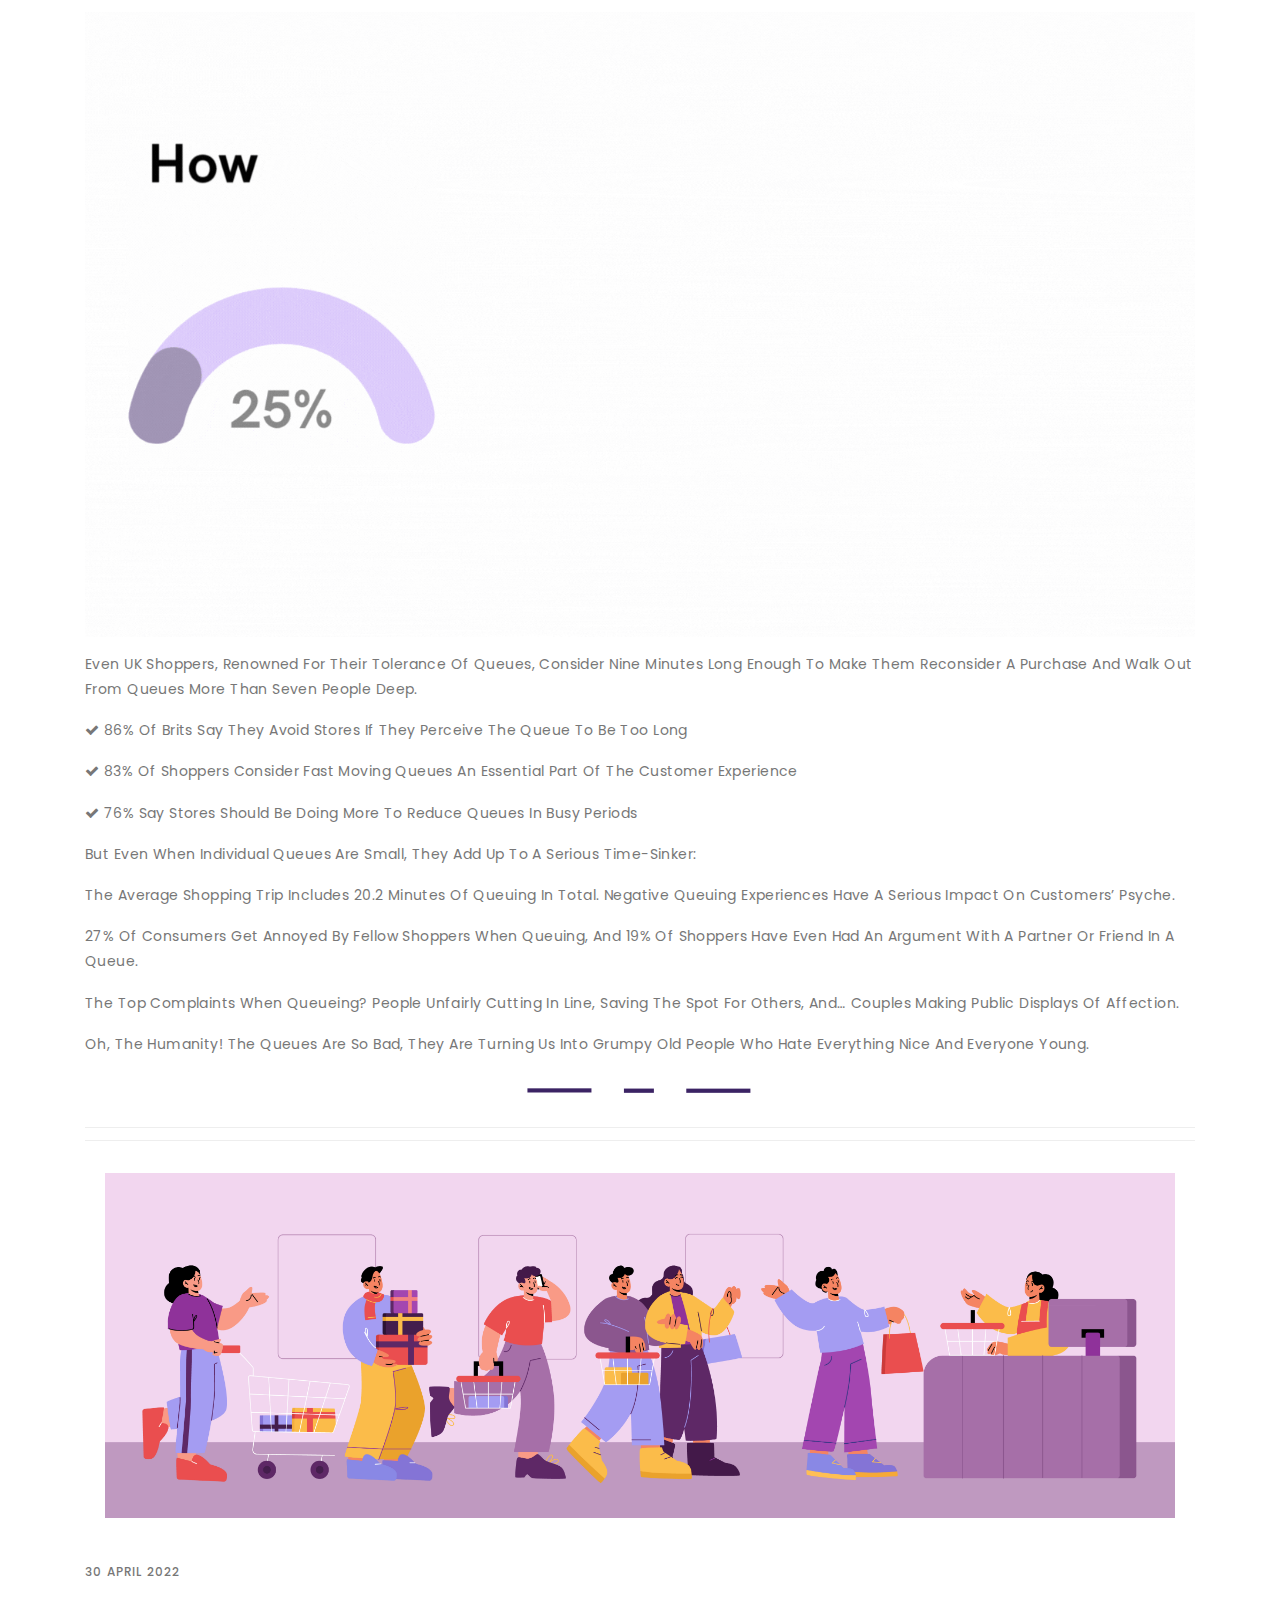
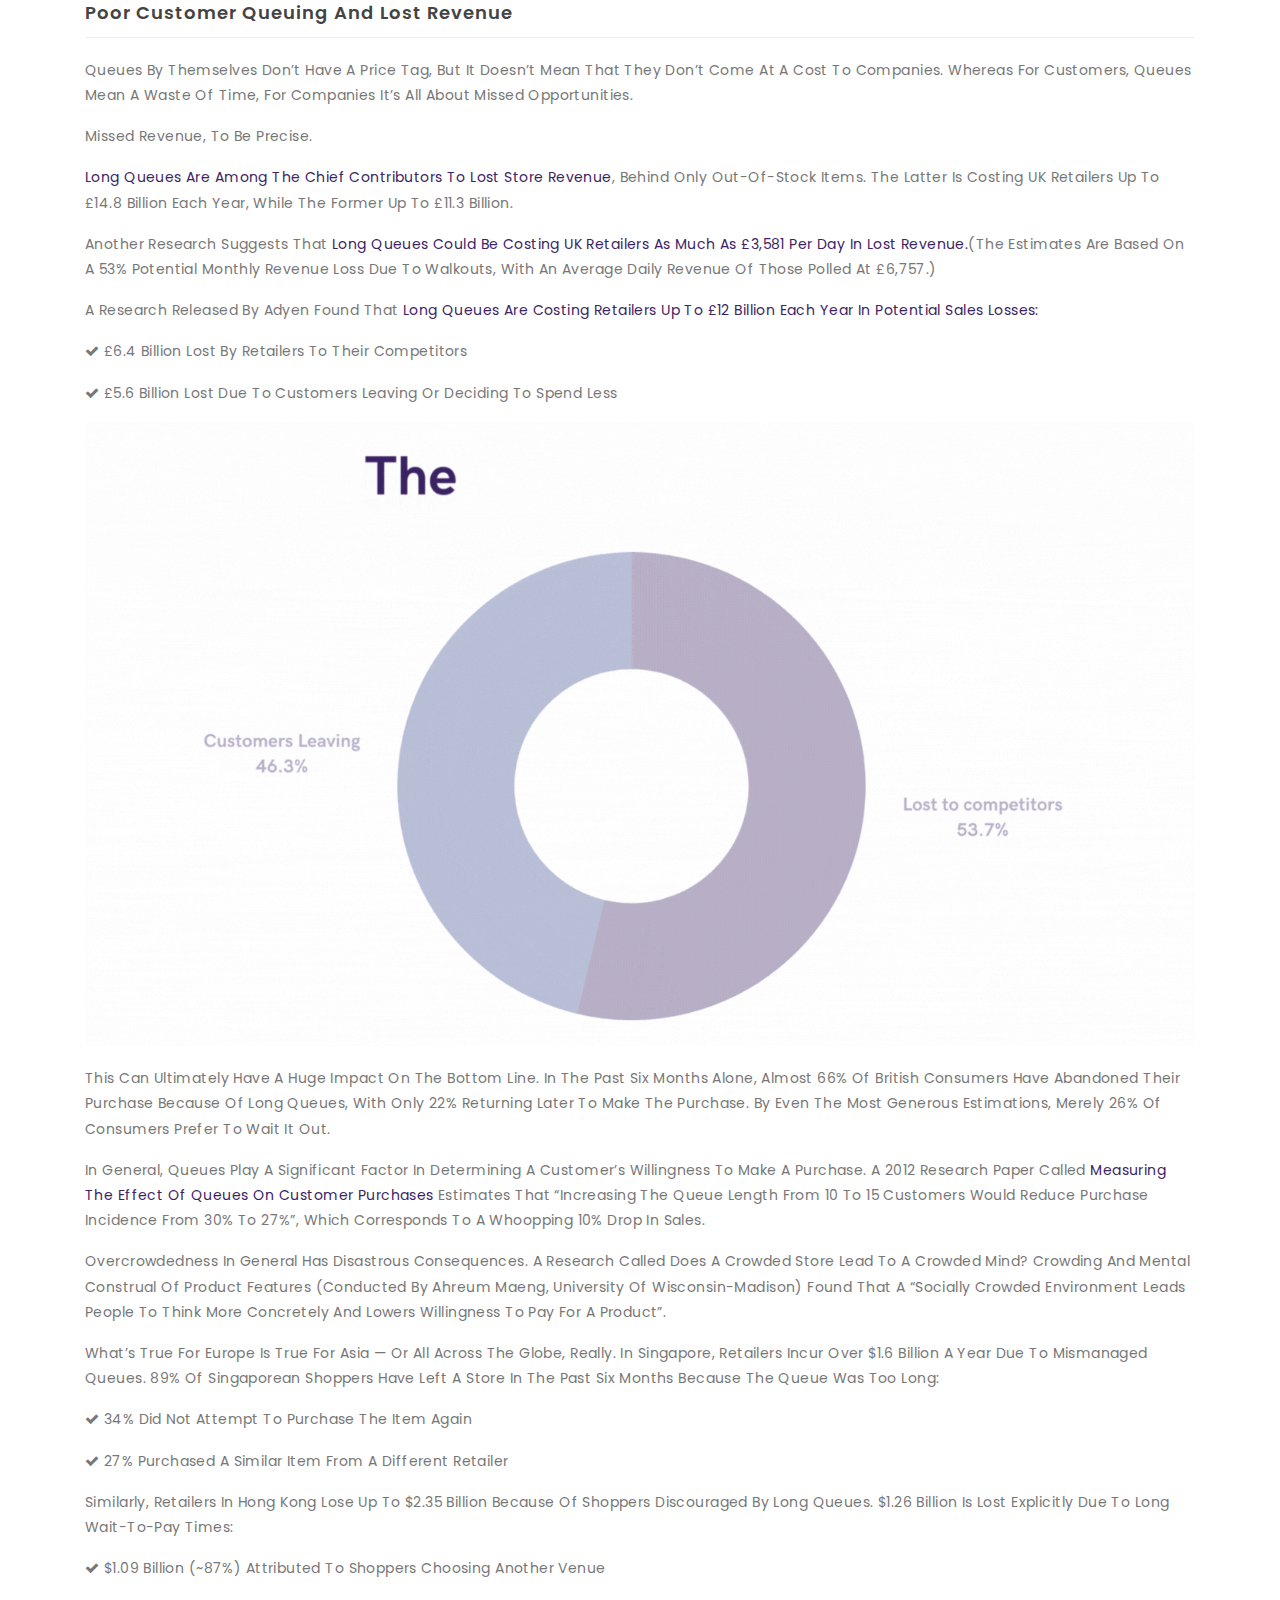
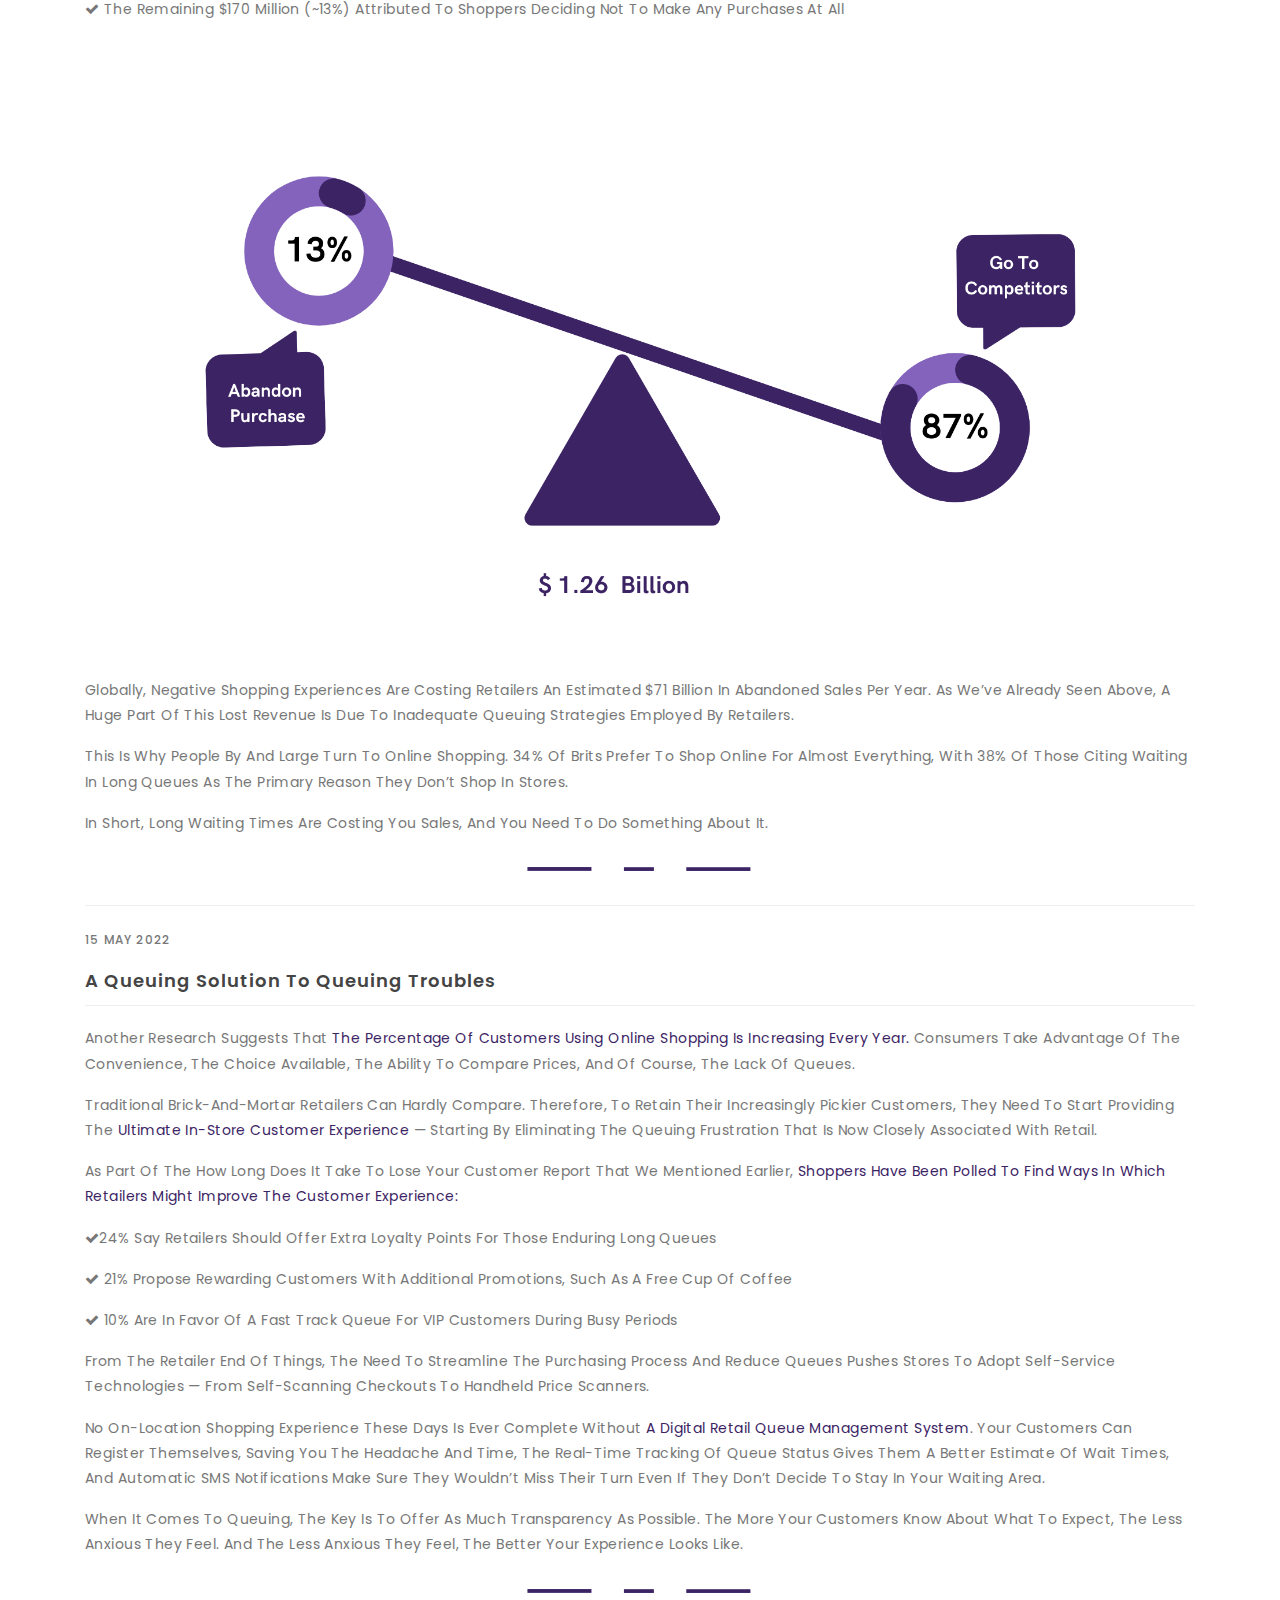
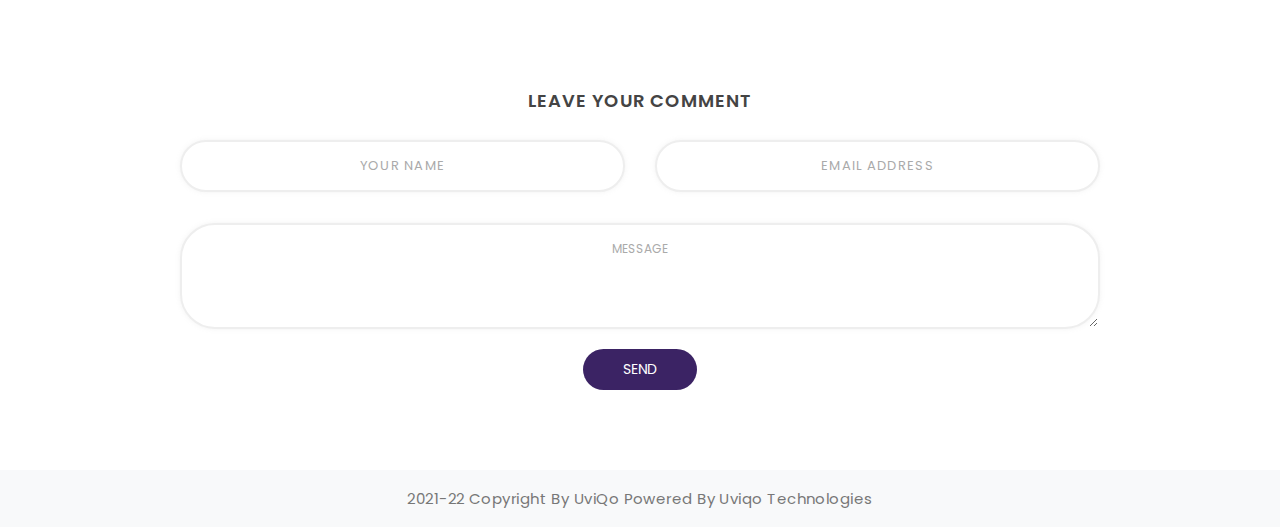
==== commit 7fe0fd55: "updated logo" ====
--- a/case-study.html
+++ b/case-study.html
@@ -10,7 +10,7 @@
 	content="width=device-width, initial-scale=1, maximum-scale=1">
 <meta http-equiv="X-UA-Compatible" content="IE=edge">
 <!-- Fav icon-->
-<link rel="shortcut icon" href="assets/images/favicon_trans.png">
+<link rel="shortcut icon" href="assets/images/favicon.svg">
 <!-- Font Family-->
 <link
 	href="https://fonts.googleapis.com/css?family=Poppins:300,400,500,600,700"
@@ -44,7 +44,7 @@
 	<nav class="navbar navbar-expand-lg navbar-light theme-nav fixed-top">
 		<div class="container">
 			<a class="navbar-brand" href="index.html"><img height="70px"
-				width="200px" src="assets/images/yrush_transparent.png" alt="logo"></a>
+				 src="assets/images/logo.png" alt="logo"></a>
 			<button class="navbar-toggler" type="button" data-toggle="collapse"
 				data-target="#navbarSupportedContent"
 				aria-controls="navbarSupportedContent" aria-expanded="false"
